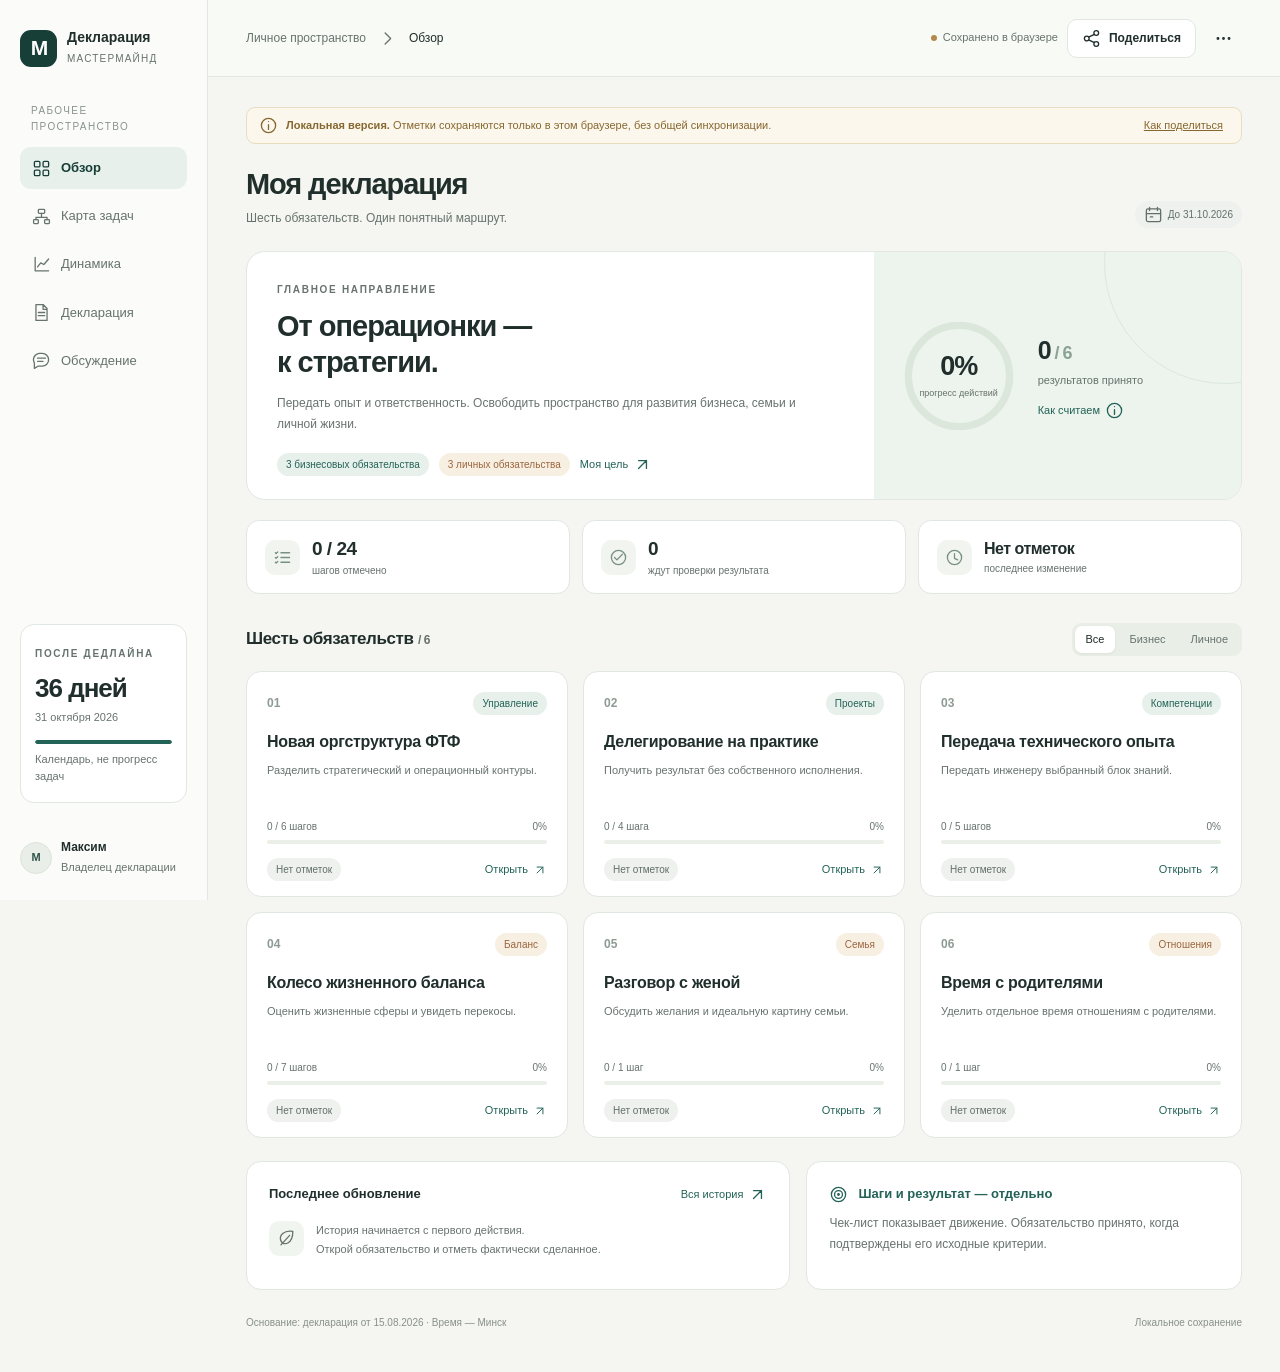
==== declaration-local.html @ 1d225898 "Publish declaration dashboard source and GitHub Pages build" ====
<!doctype html>
<html lang="ru">
<head>
  <meta charset="utf-8">
  <meta name="viewport" content="width=device-width,initial-scale=1">
  <meta name="color-scheme" content="light">
  <meta name="robots" content="noindex,nofollow,noarchive">
  <meta name="theme-color" content="#f5f6f2">
  <title>Декларация · локальная версия</title>
  <link rel="icon" href="data:image/svg+xml,%3Csvg xmlns='http://www.w3.org/2000/svg' viewBox='0 0 64 64'%3E%3Crect width='64' height='64' rx='18' fill='%231c4e45'/%3E%3Cpath d='M16 43V21l16 16 16-16v22' fill='none' stroke='%23fff' stroke-width='5' stroke-linejoin='round'/%3E%3C/svg%3E">
  <style>
:root{--bg:#f5f6f2;--paper:#fff;--ink:#202e2c;--muted:#67736e;--line:#e1e7e1;--green:#236357;--green-dark:#173f38;--mint:#e8f0eb;--warm:#9b663e;--sand:#f8efe3;--red:#ad4540;--shadow:0 14px 46px #1a342018;--radius:19px;--font:Inter,-apple-system,BlinkMacSystemFont,"Segoe UI",Arial,sans-serif}
*{box-sizing:border-box}html{scroll-behavior:smooth}body{margin:0;background:var(--bg);color:var(--ink);font-family:var(--font);font-size:14px;line-height:1.55;-webkit-font-smoothing:antialiased}button,input,textarea,select{font:inherit}button,a,input,textarea,select{-webkit-tap-highlight-color:transparent}button{cursor:pointer}button:disabled,input:disabled{cursor:default}a{color:var(--green)}button:focus-visible,a:focus-visible,input:focus-visible,textarea:focus-visible,summary:focus-visible{outline:3px solid #5a9f8e;outline-offset:3px}input,textarea,select{max-width:100%}h1,h2,h3,p{margin:0}button{color:inherit}button svg{flex:none}svg{display:block}a{text-underline-offset:3px}[hidden]{display:none!important}.skip{position:fixed;top:-60px;left:16px;background:var(--green);color:white;padding:10px;z-index:200}.skip:focus{top:10px}.muted{color:var(--muted)}.eyebrow{font-size:10px;font-weight:700;letter-spacing:1.7px;text-transform:uppercase;color:var(--muted)}.small{font-size:12px}.tiny{font-size:11px}.mono{font-variant-numeric:tabular-nums}.row{display:flex;align-items:center;gap:10px}.between{justify-content:space-between}.wrap{flex-wrap:wrap}.spacer{flex:1}.grow{flex:1;min-width:0}.icon{width:19px;height:19px;stroke:currentColor;stroke-width:1.65;fill:none;stroke-linecap:round;stroke-linejoin:round}.brand-mark{display:grid;place-items:center;width:37px;height:37px;background:var(--green-dark);color:white;font-size:21px;font-weight:650;border-radius:11px;letter-spacing:-2px}.shell{display:grid;grid-template-columns:208px minmax(0,1fr);min-height:100vh}.sidebar{height:100dvh;position:sticky;top:0;padding:29px 20px 22px;background:#fbfcf9;border-right:1px solid var(--line);display:flex;flex-direction:column;gap:35px}.brand{display:flex;align-items:center;gap:10px}.brand strong{display:block;font-size:14px;line-height:1.25}.brand span:not(.brand-mark){font-size:10px;color:var(--muted);letter-spacing:1.2px}.nav{display:flex;flex-direction:column;gap:6px}.nav button{display:flex;align-items:center;gap:10px;width:100%;padding:11px 12px;border:0;border-radius:11px;background:transparent;color:var(--muted);text-align:left;font-size:13px}.nav button:hover{background:#edf2ed}.nav button.active{color:var(--green-dark);background:var(--mint);font-weight:650}.sidebar-label{margin:0 11px 13px;font-size:10px;letter-spacing:1.4px;color:#89928c}.side-note{margin-top:auto;padding:17px 14px;border:1px solid var(--line);border-radius:14px;background:white}.side-note .countdown{font-size:26px;font-weight:600;line-height:1.25;margin:8px 0 4px;letter-spacing:-1px}.side-person{display:flex;align-items:center;gap:9px}.avatar{height:32px;width:32px;flex:none;background:#e9eee8;border:1px solid #dce4d9;color:#31534a;display:grid;place-items:center;font-size:11px;font-weight:650;border-radius:50%}.side-person .name{font-size:12px;font-weight:600}.content{min-width:0}.topbar{min-height:77px;display:flex;align-items:center;justify-content:space-between;gap:16px;padding:18px 38px;border-bottom:1px solid var(--line);background:#fbfcf97d}.crumb{font-size:12px;display:flex;gap:12px;align-items:center;color:var(--muted)}.crumb strong{font-weight:500;color:var(--ink)}.top-actions{display:flex;align-items:center;gap:9px}.btn{border:1px solid var(--line);border-radius:10px;padding:9px 14px;background:white;font-size:12px;font-weight:600;display:inline-flex;justify-content:center;align-items:center;gap:8px;line-height:1.5;transition:background .15s,transform .15s;min-height:38px;text-decoration:none}.btn:hover{background:#f0f5ef;border-color:#cbd9cf}.btn:active{transform:translateY(1px)}.btn.primary{background:var(--green);border-color:var(--green);color:white}.btn.primary:hover{background:var(--green-dark)}.btn.quiet{background:transparent;border-color:transparent;color:var(--muted)}.btn.danger{color:var(--red)}.btn:disabled{opacity:.55}.icon-btn{display:grid;place-items:center;padding:8px;min-height:36px;min-width:36px;border:1px solid transparent;border-radius:10px;background:transparent}.icon-btn:hover{background:var(--mint)}.status-save{display:flex;align-items:center;gap:6px;font-size:11px;color:var(--muted);white-space:nowrap}.dot{width:6px;height:6px;border-radius:50%;background:#6e9f79;display:inline-block;flex:none}.dot.local{background:#b3884a}.dot.error{background:var(--red)}main{padding:30px 38px 42px;max-width:1590px;margin:auto}.local-banner{display:flex;align-items:center;gap:8px;border:1px solid #e9dcbf;background:#fcf7ec;color:#86672f;border-radius:9px;padding:8px 12px;margin-bottom:23px;font-size:11px}.local-banner button{border:0;background:transparent;text-decoration:underline;color:inherit;margin-left:auto;font-size:11px;white-space:nowrap}.page-heading{display:flex;justify-content:space-between;align-items:flex-end;gap:16px;margin-bottom:23px}.page-heading h1{font-size:29px;letter-spacing:-1.1px;font-weight:600;line-height:1.22}.page-heading p{color:var(--muted);font-size:12px;margin-top:7px}.tag{display:inline-flex;align-items:center;gap:5px;border-radius:20px;padding:4px 9px;background:#eef1ed;color:#637069;font-size:10px;font-weight:500;white-space:nowrap;line-height:1.5}.tag.business{background:var(--mint);color:var(--green)}.tag.personal{background:var(--sand);color:var(--warm)}.tag.accepted{background:#e4f2e8;color:#246741}.tag.review{background:#fff1d9;color:#8c621d}.tag.active{background:#e8f0ee;color:#386c5d}.hero{display:grid;grid-template-columns:minmax(0,1.45fr) minmax(260px,.85fr);overflow:hidden;border:1px solid var(--line);border-radius:var(--radius);background:white;margin-bottom:20px}.hero-copy{padding:26px 30px 23px}.hero-copy h2{font-size:29px;font-weight:550;line-height:1.25;letter-spacing:-1px;margin:8px 0 13px}.hero-copy>p{color:var(--muted);font-size:12px;max-width:540px;line-height:1.7}.hero-copy .hero-foot{display:flex;gap:10px;align-items:center;flex-wrap:wrap;margin-top:19px}.hero-progress{padding:23px 26px;background:#edf3ed;display:flex;gap:20px;align-items:center;position:relative}.hero-progress:after{content:"";position:absolute;width:240px;height:240px;border:1px solid #dbe8dc;border-radius:50%;top:-110px;right:-105px;pointer-events:none}.ring{position:relative;flex:none;width:118px;height:118px}.ring svg{width:100%;height:100%;transform:rotate(-90deg)}.ring .track{fill:none;stroke:#dce7dc;stroke-width:7}.ring .meter{fill:none;stroke:var(--green);stroke-width:7;stroke-linecap:round;transition:stroke-dashoffset .55s ease}.ring-label{position:absolute;inset:0;display:flex;align-items:center;justify-content:center;flex-direction:column}.ring-label strong{font-size:27px;font-weight:600;line-height:1.2;letter-spacing:-1.2px}.ring-label span{font-size:9px;color:var(--muted);margin-top:4px}.progress-detail strong{font-size:25px;font-weight:550;letter-spacing:-1px}.progress-detail p{font-size:11px;color:var(--muted);margin-top:2px}.stats-line{display:grid;grid-template-columns:repeat(3,1fr);gap:12px;margin-bottom:29px}.stat{background:white;border:1px solid var(--line);border-radius:13px;padding:15px 18px;display:flex;align-items:center;gap:12px}.stat-icon{width:35px;height:35px;border-radius:10px;background:#f2f4ef;display:grid;place-items:center;color:#789083;flex:none}.stat strong{font-size:19px;font-weight:550;letter-spacing:-.5px;line-height:1.4}.stat p{font-size:10px;color:var(--muted)}.section-heading{display:flex;justify-content:space-between;align-items:center;gap:12px;margin:0 0 15px}.section-heading h2{font-size:17px;font-weight:600;letter-spacing:-.4px}.filters{display:flex;gap:3px;align-items:center;padding:3px;background:#e9eee7;border-radius:9px}.filters button{border:0;border-radius:7px;background:transparent;padding:5px 11px;font-size:11px;white-space:nowrap;color:var(--muted)}.filters button.active{background:white;color:var(--ink);box-shadow:0 1px 3px #23352210}.goals-grid{display:grid;grid-template-columns:repeat(3,minmax(0,1fr));gap:15px}.goal-card{display:flex;flex-direction:column;min-width:0;min-height:226px;background:white;border:1px solid var(--line);border-radius:15px;padding:20px 20px 15px;transition:transform .18s,box-shadow .18s,border-color .18s}.goal-card:hover{border-color:#b9cdc0;box-shadow:0 7px 22px #193b2210;transform:translateY(-2px)}.goal-number{font-size:12px;font-weight:600;color:#8e9b93}.goal-top{display:flex;align-items:center;justify-content:space-between;margin-bottom:16px}.goal-card h3{font-size:16px;line-height:1.35;letter-spacing:-.25px;font-weight:600;margin-bottom:8px}.goal-card p{font-size:11px;line-height:1.65;color:var(--muted);margin-bottom:20px;min-height:36px}.card-meter{margin-top:auto}.meter-caption{display:flex;justify-content:space-between;font-size:10px;color:var(--muted);margin-bottom:6px}.bar{height:4px;border-radius:8px;background:#eaf0e8;overflow:hidden}.bar>span{height:100%;display:block;border-radius:8px;background:var(--green);transition:width .45s}.goal-card.personal .bar>span{background:#b08155}.card-bottom{display:flex;align-items:center;justify-content:space-between;margin-top:14px;gap:8px}.card-open{background:transparent;border:0;color:var(--green);font-size:11px;display:flex;align-items:center;gap:5px;padding:3px 0}.card-open .icon{width:14px;height:14px}.lower-grid{display:grid;grid-template-columns:1.25fr 1fr;gap:16px;margin-top:23px}.panel{background:white;border:1px solid var(--line);border-radius:15px;padding:22px}.panel h3{font-size:13px;font-weight:600;margin-bottom:12px}.panel p{font-size:12px;color:var(--muted);line-height:1.7}.empty-inline{display:flex;align-items:flex-start;gap:12px;color:var(--muted);padding:8px 0}.empty-icon{display:grid;place-items:center;flex:none;width:35px;height:35px;border-radius:10px;background:#f1f5ef}.empty-inline p{font-size:11px}.footer-note{display:flex;justify-content:space-between;gap:18px;margin-top:25px;font-size:10px;color:#879189}.link-button{background:none;border:none;padding:0;color:var(--green);font-size:11px;display:inline-flex;align-items:center;gap:5px}.view-panel{animation:appear .2s ease} .empty-state{text-align:center;max-width:490px;margin:40px auto;padding:24px}.empty-state .empty-icon{margin:0 auto 16px;width:46px;height:46px}.empty-state h3{font-size:17px;font-weight:550;margin-bottom:8px}.empty-state p{font-size:12px;color:var(--muted)}.empty-state .btn{margin-top:20px}.badge-legend{display:flex;align-items:center;gap:16px;flex-wrap:wrap;font-size:11px;color:var(--muted);margin:20px 0 0}.badge-legend i{display:inline-block;height:8px;width:8px;border-radius:50%;margin-right:6px;background:var(--green)}.map-panel{padding:28px;background:#fbfcfa;border:1px solid var(--line);border-radius:20px}.map-root{background:var(--green-dark);border-radius:16px;color:#fff;text-align:center;padding:22px 25px;max-width:570px;margin:0 auto;position:relative;z-index:1}.map-root .eyebrow{color:#bed7ca;font-size:9px}.map-root h2{font-size:21px;letter-spacing:-.6px;font-weight:550;line-height:1.4;margin-top:7px}.map-root p{color:#c5d8cf;font-size:11px;margin-top:9px}.tree-columns{display:grid;grid-template-columns:1fr 1fr;gap:35px;position:relative;padding-top:46px}.tree-columns:before{content:"";position:absolute;top:0;left:50%;height:24px;border-left:1px solid #c7d7ca}.tree-columns:after{content:"";position:absolute;top:23px;left:25%;right:25%;border-top:1px solid #c7d7ca}.tree-branch{position:relative}.tree-branch:before{content:"";position:absolute;height:24px;top:-23px;left:50%;border-left:1px solid #c7d7ca}.branch-heading{display:flex;align-items:center;justify-content:space-between;border:1px solid #d2e0d4;background:#eaf2e9;border-radius:11px;padding:14px 18px;margin-bottom:15px;font-size:13px;font-weight:600}.branch-heading.personal{background:#f8efe5;border-color:#e9dcc8;color:#88613f}.map-node{background:white;display:flex;align-items:center;gap:13px;border:1px solid var(--line);border-radius:12px;padding:16px;text-align:left;width:100%;margin-bottom:12px;transition:transform .15s}.map-node:hover{transform:translateX(3px);border-color:#9fbcac}.map-node strong{display:block;font-size:12px;font-weight:600}.map-node small{display:block;color:var(--muted);font-size:10px;margin-top:4px}.node-progress{font-size:18px;letter-spacing:-.6px;flex:none;font-variant-numeric:tabular-nums;color:var(--green);width:47px;text-align:right}.chart-panel{padding:24px}.chart-svg{width:100%;height:auto;margin-top:20px;overflow:visible}.chart-svg text{fill:var(--muted);font-size:11px;font-family:var(--font)}.chart-empty{height:225px;display:flex;align-items:center;justify-content:center;text-align:center;border-radius:12px;margin-top:18px;background:repeating-linear-gradient(to top,#f6f8f4 0,#f6f8f4 1px,transparent 1px,transparent 48px)}.chart-empty p{max-width:360px;font-size:12px;color:var(--muted)}.timeline{list-style:none;padding:0;margin:16px 0 0}.timeline li{padding:0 0 22px 24px;margin-left:5px;border-left:1px solid #dbe5db;position:relative}.timeline li:before{content:"";position:absolute;left:-4px;top:6px;width:7px;height:7px;border-radius:50%;background:#699e7a;border:2px solid white;box-sizing:content-box}.timeline li:last-child{border:0;padding-bottom:0}.timeline time{font-size:10px;color:var(--muted)}.timeline p{font-size:12px;margin:4px 0;color:var(--ink)}.timeline small{font-size:10px;color:var(--muted)}.document{max-width:840px;margin:0 auto;background:white;border:1px solid var(--line);border-radius:17px;padding:37px 42px}.document h2{font-size:28px;letter-spacing:-.9px;margin:8px 0 19px}.document h3{font-size:15px;margin:27px 0 11px}.document p,.document li{font-size:13px;line-height:1.8}.document ol{padding-left:22px}.document li{padding-left:4px;margin:10px 0}.doc-line{border-top:1px solid var(--line);margin-top:25px;padding-top:20px;display:grid;grid-template-columns:1fr 1fr;gap:22px}.doc-line strong{display:block;font-size:14px;margin-top:4px}.document .source{font-size:10px;color:var(--muted);border-top:1px solid var(--line);padding-top:15px;margin-top:27px}.comment-composer{background:#f5f8f3;border:1px solid var(--line);padding:17px;border-radius:12px}.comment-composer textarea{margin:0 0 10px;min-height:83px}.comments{display:flex;flex-direction:column;gap:16px;margin-top:22px}.comment{display:flex;gap:11px}.comment .avatar{width:28px;height:28px;font-size:10px}.comment .meta{display:flex;flex-wrap:wrap;gap:8px;align-items:center;font-size:11px}.comment .meta strong{font-weight:600}.comment .meta time{font-size:10px;color:var(--muted)}.comment p{white-space:pre-wrap;font-size:12px;margin-top:5px;color:var(--ink);overflow-wrap:anywhere}.comment .topic{display:block;margin-top:5px;font-size:10px;color:var(--green)}.discussion-layout{display:grid;grid-template-columns:minmax(0,1fr) 260px;gap:18px}.discussion-side p{font-size:12px;margin-bottom:16px}.backdrop{position:fixed;inset:0;background:#18302855;backdrop-filter:blur(3px);z-index:50;animation:appear .15s ease}.drawer{position:fixed;right:0;top:0;bottom:0;width:560px;max-width:100%;background:#fff;box-shadow:-20px 0 60px #192e2122;z-index:51;display:flex;flex-direction:column;animation:slide .2s ease}.drawer-head{padding:24px 25px 0;background:white;flex:none}.drawer-head h2{font-size:23px;letter-spacing:-.75px;font-weight:600;margin:15px 0 9px;line-height:1.3}.drawer-head>p{color:var(--muted);font-size:12px;line-height:1.7}.drawer-tabs{display:flex;border-bottom:1px solid var(--line);margin-top:17px;gap:22px}.drawer-tabs button{border:0;border-bottom:2px solid transparent;background:transparent;padding:10px 0;color:var(--muted);font-size:12px}.drawer-tabs button.active{color:var(--green);border-bottom-color:var(--green);font-weight:600}.drawer-body{padding:22px 25px 30px;overflow:auto;flex:1;min-height:0;overscroll-behavior:contain}.drawer-foot{padding:12px 25px;border-top:1px solid var(--line);font-size:10px;display:flex;align-items:center;justify-content:space-between;gap:10px;background:#fafcf8}.source-details{background:#f5f7f2;border-radius:10px;padding:12px 14px;margin-bottom:20px}.source-details summary{font-size:11px;font-weight:600;color:var(--muted);cursor:pointer}.source-details p{font-size:12px;color:var(--muted);margin-top:9px;line-height:1.7}.subsection-label{font-size:11px;font-weight:600;margin:15px 0 12px;display:flex;align-items:center;justify-content:space-between}.check-list{list-style:none;margin:0;padding:0}.check-row{display:flex;gap:11px;align-items:flex-start;padding:14px 0;border-bottom:1px solid #edf0eb}.check-row:last-child{border-bottom:0}.check-row input[type=checkbox]{width:19px;height:19px;margin:2px 0 0;accent-color:var(--green);flex:none;cursor:pointer}.check-content{flex:1;min-width:0}.check-content label{font-size:12px;line-height:1.65;display:block;cursor:pointer}.check-row.done .check-content label{color:#708279}.check-row.done .check-content .step-label{text-decoration:line-through;text-decoration-color:#bccfc1}.date-control{display:flex;align-items:center;gap:7px;margin-top:9px}.date-control input{padding:2px 5px;font-size:10px;border:1px solid #e1e7de;border-radius:5px;color:#647568;background:#fafcf8;width:124px;height:24px}.date-control .overdue{color:var(--red)}.date-control small{font-size:9px;color:var(--muted)}.criterion-box{padding:14px 16px;border:1px solid #d4e4d7;background:#f7faf5;border-radius:12px;margin-bottom:20px}.criterion-box .check-row{border-color:#e1e9dd}.criterion-box .check-content label{font-size:12px}.notice{border:1px solid #e1e7dd;background:#f5f8f2;border-radius:10px;padding:12px 14px;font-size:11px;color:#65725f;line-height:1.7;margin-bottom:16px}.notice.warning{background:#fcf5e8;border-color:#eddfc3;color:#8b6a3d}.notice.success{background:#edf7ee;border-color:#d2e6d6;color:#3f7650}.field{margin-bottom:16px}.field label{font-size:11px;font-weight:600;display:block;margin-bottom:6px}.field small{display:block;font-size:10px;color:var(--muted);margin-top:6px}input[type=text],input[type=password],input[type=url],textarea,select{width:100%;border:1px solid #d7e1d6;border-radius:9px;padding:10px 12px;background:#fff;color:var(--ink);font-size:12px}textarea{resize:vertical;min-height:104px;line-height:1.7}input::placeholder,textarea::placeholder{color:#a0aaa2}.modal{position:fixed;z-index:52;top:50%;left:50%;transform:translate(-50%,-50%);max-height:90dvh;width:520px;max-width:calc(100% - 30px);overflow:auto;background:white;border-radius:20px;padding:28px;box-shadow:var(--shadow);animation:appear .15s ease}.modal.wide{width:790px}.modal-head{display:flex;justify-content:space-between;align-items:center;gap:15px;margin-bottom:15px}.modal-head h2{font-size:21px;letter-spacing:-.5px;font-weight:600}.modal>p{font-size:12px;color:var(--muted);line-height:1.8;margin-bottom:20px}.modal-actions{display:flex;flex-wrap:wrap;justify-content:flex-end;gap:8px;margin-top:20px}.member-row{display:flex;align-items:center;justify-content:space-between;padding:10px 0;border-bottom:1px solid var(--line);gap:10px;font-size:12px}.member-row small{font-size:10px;color:var(--muted);display:block}.invite-result{padding:13px;border:1px dashed #b5cdb9;border-radius:10px;background:#f2f8ef;overflow-wrap:anywhere;font-size:11px;margin:12px 0}.wheel-layout{display:grid;grid-template-columns:1fr 1fr;gap:20px}.radar{width:100%;height:auto;max-width:350px;margin:auto}.radar text{font-family:var(--font);font-size:10px;fill:var(--muted)}.wheel-field{display:grid;grid-template-columns:1fr 56px;gap:12px;align-items:center;margin:10px 0}.wheel-field label{font-size:12px}.wheel-field input{width:56px;border:1px solid #d7e1d6;border-radius:7px;padding:6px;text-align:center;font-size:12px;background:#fafcf8}.wheel-scale{font-size:10px;color:var(--muted);margin-top:11px}.loading{display:flex;align-items:center;justify-content:center;gap:15px;min-height:70vh;color:var(--muted)}.loading p{font-size:13px}.auth-wrap{min-height:100dvh;display:grid;grid-template-columns:1.05fr 1fr}.auth-story{padding:60px max(40px,8vw);background:var(--green-dark);color:#fff;display:flex;flex-direction:column;justify-content:center;position:relative;overflow:hidden}.auth-story .eyebrow{color:#a7c7b8}.auth-story h1{font-size:44px;line-height:1.16;letter-spacing:-1.7px;font-weight:550;margin:24px 0}.auth-story>p{max-width:430px;font-size:14px;color:#c6d9cb;line-height:1.85}.auth-story .brand-mark{background:#ffffff14;border:1px solid #ffffff25;width:44px;height:44px}.auth-story:after{content:"";position:absolute;bottom:-300px;right:-200px;width:650px;height:650px;border:1px solid #ffffff13;border-radius:50%;pointer-events:none}.auth-card{padding:50px 45px;display:flex;align-items:center;justify-content:center}.auth-card form{width:100%;max-width:340px}.auth-card h2{font-size:25px;letter-spacing:-.8px;margin-bottom:8px;font-weight:600}.auth-card p{font-size:12px;color:var(--muted);margin-bottom:25px}.auth-card .btn{width:100%;margin-top:6px}.error-msg{color:var(--red);font-size:12px;padding:10px 0;min-height:18px}.auth-note{font-size:10px!important;margin-top:19px!important}.toast{position:fixed;bottom:25px;left:50%;transform:translate(-50%,20px);background:#203e34;color:#fff;padding:11px 18px;border-radius:11px;font-size:12px;opacity:0;pointer-events:none;z-index:100;max-width:min(620px,90vw);box-shadow:var(--shadow);transition:opacity .2s,transform .2s}.toast.visible{opacity:1;transform:translate(-50%,0)}.toast.error{background:#7f3936}.menu-grid{display:grid;gap:8px}.menu-grid .btn{justify-content:flex-start}.inline-divider{height:1px;background:var(--line);margin:20px 0}.report-text{min-height:310px;font-size:11px;white-space:pre-wrap}.privacy-label{display:flex;align-items:center;gap:6px;font-size:10px;color:var(--muted);margin:13px 0}.privacy-label .icon{width:14px;height:14px}.legal-method{font-size:11px;color:var(--muted);line-height:1.8}.active-pill{height:6px;width:6px;background:var(--green);border-radius:50%;display:inline-block}.pulse-once{animation:pulse .5s ease}.access-empty{margin-top:15px;padding:15px;text-align:center;font-size:12px;color:var(--muted);background:#f5f8f2;border-radius:10px}@keyframes appear{from{opacity:0}to{opacity:1}}@keyframes slide{from{transform:translateX(25px);opacity:0}to{transform:translateX(0);opacity:1}}@keyframes pulse{50%{box-shadow:0 0 0 7px #23635716}}
@media(min-width:1600px){main{padding:38px 50px}.topbar{padding-left:50px;padding-right:50px}.goal-card{min-height:249px}.goal-card h3{font-size:18px}.goal-card p{font-size:12px}}
@media(max-width:1200px){.shell{grid-template-columns:180px minmax(0,1fr)}.sidebar{padding:26px 13px}.topbar{padding:17px 24px}main{padding:25px 24px}.hero-progress{padding:22px 18px;gap:12px}.ring{width:102px;height:102px}.hero-copy{padding:24px}.hero-copy h2{font-size:26px}.goal-card{padding:17px 16px 13px}.status-save{font-size:10px}.crumb{font-size:11px}.hero{grid-template-columns:1.35fr .9fr}.goals-grid{gap:12px}.card-bottom .tag{font-size:9px;padding:3px 6px}}
@media(max-width:1020px){.status-save{display:none}.hero{grid-template-columns:1fr}.hero-progress{border-top:1px solid #e1eadd;justify-content:space-between;padding:15px 25px}.hero-progress .ring{width:86px;height:86px}.ring-label strong{font-size:23px}.hero-progress .progress-detail{margin-right:auto}.hero-copy h2 br{display:none}.goals-grid{grid-template-columns:repeat(2,minmax(0,1fr))}.stat{padding:12px;gap:8px}.stat strong{font-size:16px}.stat-icon{width:28px;height:28px}.lower-grid{grid-template-columns:1fr}.discussion-layout{grid-template-columns:1fr}.discussion-side{display:none}.tree-columns{gap:20px}.map-panel{padding:22px}.document{padding:30px}}
@media(max-width:720px){body{font-size:13px}.shell{display:block}.sidebar{height:auto;position:sticky;top:0;z-index:20;display:block;padding:0;background:#fbfcf9;border-right:0;border-bottom:1px solid var(--line)}.sidebar .brand,.sidebar-label,.side-note,.side-person{display:none}.nav{flex-direction:row;padding:6px 10px;justify-content:space-between;overflow:auto;gap:1px}.nav button{width:auto;flex:1;flex-direction:column;gap:3px;padding:8px 6px;font-size:9px;border-radius:8px;white-space:nowrap}.nav button .icon{height:18px;width:18px}.topbar{padding:12px 17px;min-height:62px}.crumb span,.crumb .icon{display:none}.crumb strong{font-size:11px}.btn{font-size:11px;padding:8px 11px;min-height:36px}.top-actions{gap:5px}.icon-btn{padding:5px}.top-actions .btn .icon{width:15px;height:15px}main{padding:19px 17px 32px}.local-banner{font-size:10px;padding:8px 10px;line-height:1.55;align-items:flex-start;margin-bottom:20px}.local-banner .icon{width:14px;height:14px;margin-top:2px}.local-banner button{display:none}.page-heading{margin-bottom:18px}.page-heading h1{font-size:25px}.page-heading p{font-size:11px}.page-heading>.tag{display:none}.hero{border-radius:15px;margin-bottom:13px}.hero-copy{padding:20px}.hero-copy h2{font-size:27px;margin-top:8px}.hero-copy>p{font-size:11px}.hero-foot{margin-top:14px!important}.hero-progress{padding:14px 20px}.stats-line{gap:7px;margin-bottom:22px}.stat{padding:12px 9px;display:block}.stat-icon{display:none}.stat strong{font-size:15px;letter-spacing:-.4px}.stat p{font-size:9px;margin-top:2px}.section-heading{align-items:flex-start;flex-direction:column;gap:12px}.section-heading h2{font-size:16px}.filters{align-self:stretch;display:flex}.filters button{flex:1}.goals-grid{gap:11px}.goal-card{min-height:240px;padding:14px 13px 12px}.goal-top{margin-bottom:13px}.goal-card h3{font-size:14px}.goal-card p{font-size:10px;margin-bottom:17px}.goal-card .tag{font-size:9px;padding:3px 6px}.goal-number{font-size:11px}.card-bottom{align-items:flex-start;gap:6px;flex-direction:column;margin-top:10px}.card-open{font-size:10px}.meter-caption{font-size:9px}.panel{padding:18px}.lower-grid{margin-top:17px;gap:12px}.footer-note{flex-direction:column;gap:6px;font-size:9px;margin-top:19px}.drawer{width:100%}.drawer-head{padding:20px 20px 0}.drawer-head h2{font-size:23px}.drawer-body{padding:18px 20px 25px}.drawer-foot{padding:12px 20px}.drawer-tabs{margin-top:12px}.tree-columns{gap:13px}.map-panel{padding:16px 12px}.map-root{padding:20px 15px}.map-root h2{font-size:18px}.map-node{padding:12px 10px;gap:7px;align-items:flex-start}.map-node strong{font-size:11px}.map-node small{font-size:9px}.map-node>.goal-number{display:none}.node-progress{font-size:14px;width:33px}.branch-heading{font-size:11px;padding:11px 10px;flex-wrap:wrap;gap:3px}.branch-heading span:last-child{font-size:10px}.document{padding:25px 20px}.document h2{font-size:25px}.document p,.document li{font-size:12px}.document .doc-line{grid-template-columns:1fr;gap:15px}.modal{padding:23px 20px;max-width:calc(100% - 24px);max-height:93dvh}.modal-head h2{font-size:20px}.wheel-layout{grid-template-columns:1fr}.radar{max-width:260px}.wheel-field{margin:8px 0}.wheel-layout{gap:4px}.auth-wrap{display:block}.auth-story{padding:30px 25px}.auth-story h1{font-size:30px;margin:15px 0}.auth-story>p{display:none}.auth-story .brand-mark{height:34px;width:34px}.auth-card{padding:30px 25px}.chart-panel{padding:19px 14px}.chart-svg text{font-size:12px}.chart-empty{height:170px}.toast{bottom:18px;font-size:11px}.comment-composer{padding:13px}.section-heading .btn{align-self:flex-end}.badge-legend{font-size:10px;gap:10px}}
@media(max-width:365px){.goals-grid{grid-template-columns:1fr}.goal-card{min-height:220px}.tree-columns{grid-template-columns:1fr;padding-top:20px}.tree-columns:before,.tree-columns:after,.tree-branch:before{display:none}.card-bottom{flex-direction:row}.hero-copy h2{font-size:24px}.topbar .crumb{display:none}.topbar{justify-content:flex-end}}
@media(prefers-reduced-motion:reduce){*,*:before,*:after{animation:none!important;transition:none!important;scroll-behavior:auto!important}}
@media print{body{background:white}.sidebar,.topbar,.local-banner,.page-heading,.footer-note,#overlay,#toast,.skip,.print-hide{display:none!important}.shell{display:block}main{padding:0;max-width:none}.document{border:0;border-radius:0;max-width:none;padding:0;font-size:11px}.document h2{font-size:20px}.document p,.document li{font-size:11px;line-height:1.5}.document h3{margin-top:16px}.document li{margin:6px 0}.document .source{margin-top:15px}.doc-line{margin-top:15px;padding-top:12px}h3{break-after:avoid}li{break-inside:avoid}@page{size:A4;margin:18mm}}

</style>
</head>
<body>
  <a class="skip" href="#main">К содержанию</a>
  <div id="app"><div class="loading"><span class="brand-mark">М</span><p>Открываем декларацию…</p></div></div>
  <div id="overlay"></div>
  <div id="toast" class="toast" role="status" aria-live="polite"></div>
  <noscript>Для чек-листов и сохранения прогресса необходимо включить JavaScript.</noscript>
  <script>
window.LOCAL_DECLARATION={"id":"maksim-declaration-2026-10-31","title":"Декларация","author":"Костенко Максим Евгеньевич","signedAt":"2026-08-15","deadline":"2026-10-31","timezone":"Europe/Minsk","price":"1 000 у. е.","reward":"Крутой исинский чайник","purpose":"Увидеть последствия своих решений, восстановить баланс между работой и личной жизнью, уделять больше внимания семье и здоровью и подготовить переход от постоянной операционной работы к стратегии и развитию ФТФ и развитию нового бизнеса.","source":"Подписанная декларация от 15.08.2026, предоставленная владельцем. Изображение подписи не публикуется.","method":"Прогресс действий — среднее долей выполненных шагов шести обязательств. Все обязательства равнозначны. Приёмка результата считается отдельно по исходным критериям. Чек-листы — рабочая декомпозиция, а не новые обязательства.","wheelAreas":[{"id":"work","label":"Работа"},{"id":"family","label":"Семья"},{"id":"health","label":"Здоровье"},{"id":"growth","label":"Личное развитие"},{"id":"rest","label":"Отдых"},{"id":"finance","label":"Финансы"}],"goals":[{"id":"g1","number":1,"title":"Новая оргструктура ФТФ","area":"business","function":"Управление","objective":"Разделить стратегический и операционный контуры.","statement":"Разработать новую оргструктуру ФТФ: изучить структуры сопоставимых компаний, разделить стратегический и операционный контуры, определить роли главного инженера и руководителей проектов. Обсудить проект с партнёрами.","steps":[{"id":"g1s1","text":"Изучить структуры сопоставимых компаний."},{"id":"g1s2","text":"Разделить стратегический и операционный контуры."},{"id":"g1s3","text":"Определить роли главного инженера и руководителей проектов."},{"id":"g1s4","text":"Подготовить схему оргструктуры и распределение ответственности."},{"id":"g1s5","text":"Обсудить проект с партнёрами."},{"id":"g1s6","text":"Зафиксировать решения и открытые вопросы."}],"criteria":[{"id":"g1c1","text":"Подготовлены схема оргструктуры и распределение ответственности."},{"id":"g1c2","text":"Проект обсуждён с партнёрами."},{"id":"g1c3","text":"Зафиксированы решения и открытые вопросы."}]},{"id":"g2","number":2,"title":"Делегирование на практике","area":"business","function":"Проекты","objective":"Получить результат без собственного исполнения.","statement":"Проверить делегирование на практике: передать сотруднику один технический этап проекта. Заранее определить критерии качества и контрольные точки, получить результат без моего непосредственного исполнения.","steps":[{"id":"g2s1","text":"Выбрать и передать сотруднику один технический этап проекта."},{"id":"g2s2","text":"Заранее определить критерии качества и контрольные точки."},{"id":"g2s3","text":"Получить выполненный сотрудником результат."},{"id":"g2s4","text":"Проверить результат по согласованным критериям."}],"criteria":[{"id":"g2c1","text":"Сотрудник выполнил один технический этап проекта."},{"id":"g2c2","text":"Результат проверен по согласованным критериям."},{"id":"g2c3","text":"Я не выполнял работу вместо сотрудника."}]},{"id":"g3","number":3,"title":"Передача технического опыта","area":"business","function":"Компетенции","objective":"Передать инженеру выбранный блок знаний.","statement":"Начать передачу технического опыта: выбрать инженера и один блок теплотехнических знаний. Подготовить план передачи опыта и рабочие материалы, провести обучение по выбранному блоку.","steps":[{"id":"g3s1","text":"Выбрать инженера."},{"id":"g3s2","text":"Выбрать один блок теплотехнических знаний."},{"id":"g3s3","text":"Подготовить план передачи опыта."},{"id":"g3s4","text":"Подготовить рабочие материалы."},{"id":"g3s5","text":"Провести обучение по выбранному блоку."}],"criteria":[{"id":"g3c1","text":"Выбран инженер."},{"id":"g3c2","text":"Подготовлены план передачи опыта и материалы."},{"id":"g3c3","text":"Проведено обучение по выбранному блоку."}]},{"id":"g4","number":4,"title":"Колесо жизненного баланса","area":"personal","function":"Баланс","objective":"Оценить жизненные сферы и увидеть перекосы.","statement":"Пройти упражнение «Колесо жизненного баланса»: оценить работу, семью, здоровье, личное развитие, отдых и финансы; определить основные перекосы.","steps":[{"id":"g4s1","text":"Оценить работу."},{"id":"g4s2","text":"Оценить семью."},{"id":"g4s3","text":"Оценить здоровье."},{"id":"g4s4","text":"Оценить личное развитие."},{"id":"g4s5","text":"Оценить отдых."},{"id":"g4s6","text":"Оценить финансы."},{"id":"g4s7","text":"Определить основные перекосы."}],"criteria":[{"id":"g4c1","text":"Заполнено «Колесо жизненного баланса» с оценками сфер."},{"id":"g4c2","text":"Отмечены основные перекосы."}]},{"id":"g5","number":5,"title":"Разговор с женой","area":"personal","function":"Семья","objective":"Обсудить желания и идеальную картину семьи.","statement":"Провести семейные разговоры: с женой обсудить, чего ей не хватает для счастья, её желания и идеальную картину нашей семьи.","steps":[{"id":"g5s1","text":"Обсудить с женой, чего ей не хватает для счастья, её желания и идеальную картину нашей семьи."}],"criteria":[{"id":"g5c1","text":"Состоялся разговор с женой."}]},{"id":"g6","number":6,"title":"Время с родителями","area":"personal","function":"Отношения","objective":"Уделить отдельное время отношениям с родителями.","statement":"Провести время с родителями, без жены и дочери, уделив внимание отношениям.","steps":[{"id":"g6s1","text":"Провести отдельное время с родителями, без жены и дочери, уделив внимание отношениям."}],"criteria":[{"id":"g6c1","text":"Состоялась отдельная встреча с родителями."}]}]};
/* Shared, dependency-free presentation model. Dates use the declaration's Minsk time. */
(function (root) {
 'use strict';
 const esc = x => String(x == null ? '' : x).replace(/[&<>"']/g,c=>({'&':'&amp;','<':'&lt;','>':'&gt;','"':'&quot;',"'":'&#39;'}[c]));
 function initial(d) {
  return {goals:Object.fromEntries(d.goals.map(g=>[g.id,{steps:Object.fromEntries(g.steps.map(s=>[s.id,false])),criteria:Object.fromEntries(g.criteria.map(c=>[c.id,false])),dates:Object.fromEntries(g.steps.map(s=>[s.id,''])),proof:'',proofUrl:'',completedAt:null}])),wheel:{ratings:Object.fromEntries(d.wheelAreas.map(a=>[a.id,null])),reflection:''}};
 }
 function metrics(d,s) {
  const goals=d.goals.map(g=>{
   const v=s.goals[g.id];const done=g.steps.filter(x=>v.steps[x.id]).length;
   const accepted=g.criteria.filter(x=>v.criteria[x.id]).length;
   const percent=done/g.steps.length*100;
   const complete=accepted===g.criteria.length;
   return {id:g.id,done,total:g.steps.length,percent,accepted,complete,status:complete?'accepted':done===g.steps.length?'review':done||accepted?'active':'empty'};
  });
  return {goals,progress:goals.reduce((s,g)=>s+g.percent,0)/goals.length,completed:goals.filter(g=>g.complete).length,doneSteps:goals.reduce((s,g)=>s+g.done,0),totalSteps:goals.reduce((s,g)=>s+g.total,0)};
 }
 function today(value) { const d=value?new Date(value):new Date(); return new Date(d.getTime()+3*3600000).toISOString().slice(0,10); }
 function daysLeft(deadline,now) {return Math.round((Date.parse(deadline+'T00:00:00Z')-Date.parse(today(now)+'T00:00:00Z'))/86400000);}
 function safeUrl(s) {try {const u=new URL(s);return u.protocol==='https:'?u.href:'';}catch {return '';}}
 function wheelAverage(w) {const vals=Object.values(w?.ratings||{}).filter(v=>typeof v==='number'&&Number.isFinite(v));return vals.length?vals.reduce((a,b)=>a+b,0)/vals.length:null;}
 const api={initial,metrics,daysLeft,today,esc,safeUrl,wheelAverage};
 if(typeof module!=='undefined'&&module.exports) module.exports=api; else root.DeclarationCore=api;
})(typeof window!=='undefined'?window:globalThis);

</script>
  <script>
/* Interactive declaration UI. The hosted edition never trusts client-side roles. */
(async function () {
 'use strict';
 const C=window.DeclarationCore, E=C.esc;
 const LOCAL=Boolean(window.LOCAL_DECLARATION);
 const KEY='declaration:2026-10-31:v1';
 const $=s=>document.querySelector(s);
 const clone=o=>JSON.parse(JSON.stringify(o));
 const iconPaths={grid:'<rect x="3" y="3" width="7" height="7" rx="1.5"/><rect x="14" y="3" width="7" height="7" rx="1.5"/><rect x="3" y="14" width="7" height="7" rx="1.5"/><rect x="14" y="14" width="7" height="7" rx="1.5"/>',map:'<rect x="8" y="3" width="8" height="5" rx="1"/><path d="M12 8v5M5 13h14M5 13v3m14-3v3"/><rect x="2" y="16" width="6" height="5" rx="1"/><rect x="16" y="16" width="6" height="5" rx="1"/>',chart:'<path d="M4 3v17h17M7 15l4-5 4 2 6-7"/>',file:'<path d="M14 2H5v20h14V7zM14 2v6h5M8 12h8m-8 4h8"/>',chat:'<path d="M21 11a8 8 0 0 1-8 8H8l-5 3v-7a8 8 0 0 1 6-12h4a8 8 0 0 1 8 8Z"/><path d="M7 9h10M7 13h7"/>',arrow:'<path d="M7 17 17 7M7 7h10v10"/>',right:'<path d="m9 5 7 7-7 7"/>',share:'<circle cx="18" cy="5" r="3"/><circle cx="6" cy="12" r="3"/><circle cx="18" cy="19" r="3"/><path d="m9 10 6-3m-6 7 6 3"/>',dots:'<circle cx="5" cy="12" r="1"/><circle cx="12" cy="12" r="1"/><circle cx="19" cy="12" r="1"/>',calendar:'<rect x="3" y="5" width="18" height="16" rx="2"/><path d="M7 3v4m10-4v4M3 11h18m-13 4h3"/>',check:'<path d="m5 12 4 4L19 6"/>',circlecheck:'<circle cx="12" cy="12" r="9"/><path d="m7 12 3 3 7-7"/>',list:'<path d="m3 6 1 1 2-2m-3 7 1 1 2-2m-3 7 1 1 2-2M10 6h11m-11 6h11m-11 6h11"/>',lock:'<rect x="5" y="10" width="14" height="11" rx="2"/><path d="M8 10V7a4 4 0 0 1 8 0v3m-4 5v2"/>',close:'<path d="m6 6 12 12M6 18 18 6"/>',clock:'<circle cx="12" cy="12" r="9"/><path d="M12 7v6l4 2"/>',info:'<circle cx="12" cy="12" r="9"/><path d="M12 11v6m0-10h.01"/>',download:'<path d="M12 3v12m-5-5 5 5 5-5M4 15v6h16v-6"/>',upload:'<path d="M12 17V5m-5 5 5-5 5 5M4 17v4h16v-4"/>',copy:'<rect x="8" y="8" width="13" height="13" rx="2"/><path d="M16 8V3H3v13h5"/>',logout:'<path d="M9 3H3v18h6m4-9h8m-4-4 4 4-4 4"/>',print:'<path d="M6 8V3h12v5M6 17H3V8h18v9h-3M6 14h12v7H6z"/>',leaf:'<path d="M20 3C9 1 2 8 5 15c3 7 15 4 15-12ZM5 20 16 8"/>',target:'<circle cx="12" cy="12" r="9"/><circle cx="12" cy="12" r="5"/><circle cx="12" cy="12" r="1"/>',refresh:'<path d="M20 5v5h-5M4 19v-5h5M5 8a8 8 0 0 1 13-4l2 6M4 14l2 6a8 8 0 0 0 13-4"/>'};
 const icon=n=>`<svg class="icon" viewBox="0 0 24 24" aria-hidden="true">${iconPaths[n]||iconPaths.target}</svg>`;
 const navs=[['overview','grid','Обзор'],['map','map','Карта задач'],['dynamics','chart','Динамика'],['document','file','Декларация'],['discussion','chat','Обсуждение']];
 let B=null,D=null,csrf=null,view='overview',filter='all',drawer=null,modal=null,inviteToken=null;
 let saving=false,sync='saved',lastSync=null,storageError=false,dirty=false,returnFocus=null;
 const statusNames={empty:'Нет отметок',active:'В работе',review:'Проверить результат',accepted:'Результат принят'};
 const fmtDate=(value,withTime=false)=>value?new Intl.DateTimeFormat('ru-RU',{timeZone:'Europe/Minsk',day:'2-digit',month:'short',...(withTime?{hour:'2-digit',minute:'2-digit'}:{year:'numeric'})}).format(new Date(value.length===10?value+'T12:00:00+03:00':value)).replace(' г.',''):'—';
 const pct=n=>Math.round(n)+'%';
 const initials=s=>s.trim().split(/\s+/).slice(0,2).map(x=>x[0]).join('').toUpperCase();
 const plural=(n,a,b,c)=>{n=Math.abs(n)%100;return n>=11&&n<=14?c:n%10===1?a:n%10>=2&&n%10<=4?b:c;};
 const own=()=>B&&B.user.role==='owner';
 const stats=()=>C.metrics(D,B.state);
 const getGoal=id=>D.goals.find(g=>g.id===id);
 const goalStats=id=>stats().goals.find(g=>g.id===id);
 const btn=(text,action,ico='',classes='',extra='')=>`<button type="button" class="btn ${classes}" data-action="${action}" ${extra}>${ico?icon(ico):''}${text}</button>`;
 const ibtn=(ico,action,label,extra='')=>`<button type="button" class="icon-btn" data-action="${action}" aria-label="${E(label)}" title="${E(label)}" ${extra}>${icon(ico)}</button>`;
 function toast(text,error=false){const el=$('#toast');el.textContent=text;el.className='toast visible'+(error?' error':'');clearTimeout(toast.timer);toast.timer=setTimeout(()=>el.classList.remove('visible'),error?6500:3300);}
 function saveLabel(){return sync==='saving'?'Сохраняем…':sync==='error'?'Не сохранено':sync==='offline'?'Нет связи':LOCAL?'Сохранено в браузере':'Данные синхронизированы';}
 function saveStatus(){return `<span class="status-save" data-sync><i class="dot ${sync==='error'||sync==='offline'?'error':LOCAL?'local':''}"></i><span>${saveLabel()}</span></span>`;}
 function updateStatus(){document.querySelectorAll('[data-sync]').forEach(el=>{el.innerHTML=`<i class="dot ${sync==='error'||sync==='offline'?'error':LOCAL?'local':''}"></i><span>${saveLabel()}</span>`;});}
 async function api(path,method='GET',data){
  const controller=new AbortController();const timer=setTimeout(()=>controller.abort(),12000);
  try{
   const headers={};if(method!=='GET'){headers['Content-Type']='application/json';headers['X-Requested-With']='DeclarationDashboard';if(csrf)headers['X-CSRF-Token']=csrf;}
   const r=await fetch(path,{method,credentials:'same-origin',headers,body:data===undefined?undefined:JSON.stringify(data),signal:controller.signal,cache:'no-store'});
   const payload=await r.json().catch(()=>({detail:'Сервер вернул неожиданный ответ.'}));
   if(!r.ok){const e=new Error(typeof payload.detail==='string'?payload.detail:'Проверьте введённые данные.');e.status=r.status;throw e;}return payload;
  }catch(e){if(e.name==='AbortError')throw new Error('Нет ответа от сервера. Изменения не сохранены.');throw e;}finally{clearTimeout(timer);}
 }
 function validateImported(state){
  if(!state||!state.goals||!state.wheel)throw new Error('В файле нет совместимого состояния декларации.');
  const out=C.initial(D);
  if(Object.keys(state.goals).length!==6)throw new Error('Должно быть шесть обязательств.');
  for(const g of D.goals){
   const a=state.goals[g.id],b=out.goals[g.id];if(!a)throw new Error('В файле отсутствует обязательство.');
   for(const key of ['steps','criteria'])for(const k of Object.keys(b[key])){if(typeof a[key]?.[k]!=='boolean')throw new Error('Некорректные отметки в файле.');b[key][k]=a[key][k];}
   for(const k of Object.keys(b.dates)){const v=a.dates?.[k]||'';if(v&&(!/^\d{4}-\d{2}-\d{2}$/.test(v)||Number.isNaN(Date.parse(v+'T12:00:00Z'))||new Date(v+'T12:00:00Z').toISOString().slice(0,10)!==v))throw new Error('Некорректная дата.');b.dates[k]=v;}
   if(g.area==='business'){if(typeof a.proof!=='string'||a.proof.length>4000||typeof a.proofUrl!=='string'||a.proofUrl.length>2000)throw new Error('Некорректное подтверждение.');b.proof=a.proof;b.proofUrl=a.proofUrl;if(b.proofUrl&&!C.safeUrl(b.proofUrl))throw new Error('Поддерживаются только ссылки https://.');}
   b.completedAt=Object.values(b.criteria).every(Boolean)?(a.completedAt&&Number.isFinite(Date.parse(a.completedAt))?a.completedAt:new Date().toISOString()):null;
  }
  for(const a of D.wheelAreas){const v=state.wheel.ratings?.[a.id];if(v!==null&&!(typeof v==='number'&&Number.isFinite(v)&&v>=0&&v<=10))throw new Error('Оценки баланса должны быть от 0 до 10.');out.wheel.ratings[a.id]=v;}
  if(typeof state.wheel.reflection!=='string'||state.wheel.reflection.length>4000)throw new Error('Некорректная заметка колеса баланса.');out.wheel.reflection=state.wheel.reflection;
  return out;
 }
 function localDetails(a,b){
  const changes=[];
  for(const g of D.goals){for(const key of ['steps','criteria'])for(const item of g[key]){if(a.goals[g.id][key][item.id]!==b.goals[g.id][key][item.id])changes.push(`${key==='steps'?'Шаг':'Критерий'} ${b.goals[g.id][key][item.id]?'подтверждён':'отменён'}: ${g.title} · ${item.text}`);}
   if(JSON.stringify(a.goals[g.id].dates)!==JSON.stringify(b.goals[g.id].dates))changes.push('Обновлены сроки: '+g.title);
   if(a.goals[g.id].proof!==b.goals[g.id].proof||a.goals[g.id].proofUrl!==b.goals[g.id].proofUrl)changes.push('Обновлено подтверждение: '+g.title);
  }
  if(JSON.stringify(a.wheel)!==JSON.stringify(b.wheel))changes.push('Обновлена личная оценка баланса. Содержание закрыто для группы.');
  return changes;
 }
 async function changeState(mutator,message='Изменения сохранены'){
  if(!own()||saving)return false;
  const next=clone(B.state);mutator(next);
  if(JSON.stringify(next)===JSON.stringify(B.state)){dirty=false;toast('Новых изменений нет');return true;}
  saving=true;sync='saving';updateStatus();document.querySelectorAll('[data-state-check]').forEach(x=>x.disabled=true);
  try{
   if(LOCAL){
    if(storageError)throw new Error('Локальное хранилище недоступно. Экспортируйте данные перед закрытием.');
    const normalized=validateImported(next);
    for(const g of D.goals)normalized.goals[g.id].completedAt=Object.values(normalized.goals[g.id].criteria).every(Boolean)?B.state.goals[g.id].completedAt||new Date().toISOString():null;
    const timestamp=new Date().toISOString();const m=C.metrics(D,normalized);
    const result={...B,state:normalized,version:B.version+1,updatedAt:timestamp,history:[...B.history,{id:B.version+1,at:timestamp,actor:B.user.name,detail:localDetails(B.state,normalized),metrics:{progress:m.progress,completed:m.completed}}]};
    localStorage.setItem(KEY,JSON.stringify({state:result.state,version:result.version,updatedAt:result.updatedAt,history:result.history}));B=result;
   }else B=await api('/api/board','PUT',{version:B.version,state:next});
   sync='saved';dirty=false;lastSync=new Date();toast(message);render();return true;
  }catch(e){
   if(e.status===409){B=await api('/api/board').catch(()=>B);dirty=false;sync='saved';}
   else sync='error';
   toast(e.message||'Сохранение не выполнено.',true);render();return false;
  }finally{saving=false;updateStatus();if(drawer&&!modal&&!dirty)renderDrawer();}
 }
 function ring(n,label='прогресс действий'){const length=2*Math.PI*48;return `<div class="ring" role="img" aria-label="${pct(n)} — ${E(label)}"><svg viewBox="0 0 112 112"><circle class="track" cx="56" cy="56" r="48"/><circle class="meter" cx="56" cy="56" r="48" stroke-dasharray="${length}" stroke-dashoffset="${length*(1-n/100)}"/></svg><div class="ring-label"><strong>${pct(n)}</strong><span>${E(label)}</span></div></div>`;}
 function render(){
  if(!B)return;const m=stats(),days=C.daysLeft(D.deadline),countdown=days<0?`${Math.abs(days)} ${plural(days,'день','дня','дней')}`:days===0?'Сегодня':`${days} ${plural(days,'день','дня','дней')}`;
  $('#app').innerHTML=`<div class="shell"><aside class="sidebar"><div class="brand"><span class="brand-mark">М</span><div><strong>Декларация</strong><span>МАСТЕРМАЙНД</span></div></div><div><p class="sidebar-label">РАБОЧЕЕ ПРОСТРАНСТВО</p><nav class="nav" aria-label="Разделы декларации">${navs.map(([id,ico,label])=>`<button type="button" data-view="${id}" class="${view===id?'active':''}" ${view===id?'aria-current="page"':''}>${icon(ico)}<span>${label}</span></button>`).join('')}</nav></div><div class="side-note"><span class="eyebrow">${days<0?'ПОСЛЕ ДЕДЛАЙНА':'ДО МАСТЕРМАЙНДА'}</span><div class="countdown mono">${countdown}</div><p class="tiny muted">31 октября 2026</p><div class="bar" style="margin-top:14px"><span style="width:${Math.max(0,Math.min(100,(77-days)/77*100))}%"></span></div><p class="tiny muted" style="margin-top:7px">Календарь, не прогресс задач</p></div><div class="side-person"><span class="avatar">${E(initials(B.user.name))}</span><div><div class="name">${E(B.user.name)}</div><span class="tiny muted">${own()?'Владелец декларации':'Участник мастермайнда'}</span></div></div></aside><div class="content"><header class="topbar"><div class="crumb"><span>Личное пространство</span>${icon('right')}<strong>${E(navs.find(n=>n[0]===view)[2])}</strong></div><div class="top-actions">${saveStatus()}${own()?btn('Поделиться','share','share'):btn('Обновить','refresh','refresh')}${ibtn('dots','menu','Действия и настройки')}</div></header><main id="main" tabindex="-1">${LOCAL?`<div class="local-banner">${icon('info')}<span><strong>Локальная версия.</strong> Отметки сохраняются только в этом браузере, без общей синхронизации.</span><button data-action="share">Как поделиться</button></div>`:''}<div class="view-panel">${view==='overview'?overview(m):view==='map'?mapView(m):view==='dynamics'?dynamics():view==='document'?documentView():discussionView()}</div><footer class="footer-note"><span>Основание: декларация от 15.08.2026 · Время — Минск</span><span>${LOCAL?'Локальное сохранение':`Совместный доступ · ${own()?'редактирование':'просмотр и комментарии'}`}</span></footer></main></div></div>`;
 }
 function heading(title,desc,extra=''){return `<div class="page-heading"><div><h1>${title}</h1><p>${desc}</p></div>${extra}</div>`;}
 function card(g,m){return `<article class="goal-card ${g.area}" data-card="${g.id}"><div class="goal-top"><span class="goal-number">${String(g.number).padStart(2,'0')}</span><span class="tag ${g.area}">${E(g.function)}</span></div><h3>${E(g.title)}</h3><p>${E(g.objective)}</p><div class="card-meter"><div class="meter-caption"><span>${m.done} / ${m.total} ${plural(m.total,'шаг','шага','шагов')}</span><span class="mono">${pct(m.percent)}</span></div><div class="bar" role="progressbar" aria-label="${E(g.title)}: шаги" aria-valuemin="0" aria-valuemax="100" aria-valuenow="${Math.round(m.percent)}"><span style="width:${m.percent}%"></span></div></div><div class="card-bottom"><span class="tag ${m.status}">${statusNames[m.status]}</span><button type="button" class="card-open" data-goal="${g.id}" aria-label="Открыть: ${E(g.title)}">Открыть ${icon('arrow')}</button></div></article>`;}
 function overview(m){
  const goals=D.goals.filter(g=>filter==='all'||g.area===filter);const last=B.history.at(-1);
  return `${heading('Моя декларация','Шесть обязательств. Один понятный маршрут.',`<span class="tag">${icon('calendar')} До 31.10.2026</span>`)}<section class="hero"><div class="hero-copy"><span class="eyebrow">ГЛАВНОЕ НАПРАВЛЕНИЕ</span><h2>От операционки —<br> к стратегии.</h2><p>Передать опыт и ответственность. Освободить пространство для развития бизнеса, семьи и личной жизни.</p><div class="hero-foot"><span class="tag business">3 бизнесовых обязательства</span><span class="tag personal">3 личных обязательства</span><button class="link-button" data-action="purpose">Моя цель ${icon('arrow')}</button></div></div><div class="hero-progress">${ring(m.progress)}<div class="progress-detail"><strong class="mono">${m.completed}<span style="font-size:18px;color:#8ba392"> / 6</span></strong><p>результатов принято</p><button class="link-button" style="margin-top:12px" data-action="method">Как считаем ${icon('info')}</button></div></div></section><div class="stats-line"><div class="stat"><span class="stat-icon">${icon('list')}</span><div><strong class="mono">${m.doneSteps} / ${m.totalSteps}</strong><p>шагов отмечено</p></div></div><div class="stat"><span class="stat-icon">${icon('circlecheck')}</span><div><strong class="mono">${m.goals.filter(g=>g.status==='review').length}</strong><p>ждут проверки результата</p></div></div><div class="stat"><span class="stat-icon">${icon('clock')}</span><div><strong style="font-size:${B.updatedAt?'13px':'16px'}">${B.updatedAt?fmtDate(B.updatedAt,true):'Нет отметок'}</strong><p>последнее изменение</p></div></div></div><div class="section-heading"><h2>Шесть обязательств <span class="muted small">/ ${goals.length}</span></h2><div class="filters" aria-label="Фильтр обязательств">${[['all','Все'],['business','Бизнес'],['personal','Личное']].map(([id,label])=>`<button type="button" data-filter="${id}" class="${filter===id?'active':''}" aria-pressed="${filter===id}">${label}</button>`).join('')}</div></div><section class="goals-grid" aria-label="Обязательства">${goals.map(g=>card(g,m.goals.find(x=>x.id===g.id))).join('')}</section><div class="lower-grid"><section class="panel"><div class="row between" style="margin-bottom:9px"><h3 style="margin:0">Последнее обновление</h3><button class="link-button" data-view="dynamics">Вся история ${icon('arrow')}</button></div>${last?`<p>${E(last.detail[0]||'Обновлено состояние декларации.')}</p><span class="tiny muted">${fmtDate(last.at,true)} · ${E(last.actor)}</span>`:`<div class="empty-inline"><span class="empty-icon">${icon('leaf')}</span><div><p>История начинается с первого действия.</p><p>Открой обязательство и отметь фактически сделанное.</p></div></div>`}</section><section class="panel"><div class="row" style="margin-bottom:9px;color:var(--green)">${icon('target')}<h3 style="margin:0">Шаги и результат — отдельно</h3></div><p>Чек-лист показывает движение. Обязательство принято, когда подтверждены его исходные критерии.</p></section></div>`;
 }
 function mapView(m){return `${heading('Карта декларации','Нажми на обязательство, чтобы раскрыть действия и критерии.')}<section class="map-panel"><div class="map-root"><span class="eyebrow">ЦЕЛЬ ДЕКЛАРАЦИИ</span><h2>Больше пространства<br>для стратегии и жизни</h2><p>${m.completed} из 6 результатов принято · ${pct(m.progress)} действий</p></div><div class="tree-columns">${[['business','Бизнес','Управление · проекты · компетенции'],['personal','Личное','Баланс · семья · отношения']].map(([area,title,desc])=>{const gs=D.goals.filter(g=>g.area===area),ms=m.goals.filter(s=>gs.some(g=>g.id===s.id));return `<div class="tree-branch"><div class="branch-heading ${area}"><span>${title}</span><span>${pct(ms.reduce((a,b)=>a+b.percent,0)/3)}</span></div>${gs.map(g=>{const p=m.goals.find(x=>x.id===g.id);return `<button type="button" class="map-node" data-goal="${g.id}" aria-label="Открыть ${E(g.title)}"><span class="goal-number">${String(g.number).padStart(2,'0')}</span><span class="grow"><strong>${E(g.title)}</strong><small>${statusNames[p.status]} · ${p.done}/${p.total} шагов</small></span><span class="node-progress">${pct(p.percent)}</span></button>`;}).join('')}<p class="tiny muted" style="text-align:center;margin-top:15px">${desc}</p></div>`;}).join('')}</div></section><div class="badge-legend"><span><i></i>Каждое обязательство имеет одинаковый вес</span><span>Подзадачи раскрываются по нажатию</span></div>`;}
 function progressChart(){
  const history=B.history;
  if(!history.length)return `<div class="chart-empty"><p>Пока нет истории изменений.<br>График появится после первой сохранённой отметки. Прошлые результаты не предполагаются.</p></div>`;
  const points=history.filter(e=>Number.isFinite(e.metrics?.progress));if(!points.length)return '';
  const w=900,h=245,L=40,R=18,T=15,H=190;const first=Date.parse(points[0].at),last=Date.parse(points.at(-1).at);const span=last-first;
  const coords=points.map((e,i)=>({x:span?L+(Date.parse(e.at)-first)/span*(w-L-R):w/2,y:T+H*(1-e.metrics.progress/100),e}));
  const path=coords.map((p,i)=>(i?'L':'M')+p.x.toFixed(2)+' '+p.y.toFixed(2)).join(' ');
  return `<svg class="chart-svg" viewBox="0 0 ${w} ${h}" role="img" aria-label="История прогресса действий: ${points.length} обновлений, текущий прогресс ${pct(points.at(-1).metrics.progress)}">${[0,25,50,75,100].map(n=>`<line x1="${L}" y1="${T+H*(1-n/100)}" x2="${w-R}" y2="${T+H*(1-n/100)}" stroke="#e8eee5"/><text x="0" y="${T+H*(1-n/100)+4}">${n}%</text>`).join('')}${coords.length>1?`<path d="${path} L ${coords.at(-1).x} ${T+H} L ${coords[0].x} ${T+H} Z" fill="#e9f2e9"/><path d="${path}" fill="none" stroke="#327865" stroke-width="2.5"/>`:''}${coords.map(p=>`<circle cx="${p.x}" cy="${p.y}" r="3.5" fill="#327865" stroke="white" stroke-width="1.5"><title>${fmtDate(p.e.at,true)}: ${pct(p.e.metrics.progress)} · принято ${p.e.metrics.completed}/6</title></circle>`).join('')}<text x="${L}" y="${h-9}">${fmtDate(points[0].at,true)}</text>${span?`<text x="${w-R}" y="${h-9}" text-anchor="end">${fmtDate(points.at(-1).at,true)}</text>`:''}</svg>`;
 }
 function dynamics(){const m=stats();return `${heading('Динамика выполнения','Только сохранённые изменения. Отмена отметки тоже остаётся в истории.')}<section class="panel chart-panel"><div class="row between"><div><span class="eyebrow">ПРОГРЕСС ДЕЙСТВИЙ</span><h2 class="mono" style="font-size:29px;font-weight:550;margin-top:4px">${pct(m.progress)}</h2></div><span class="tag business">Принято ${m.completed} / 6</span></div>${progressChart()}</section><section class="panel" style="margin-top:19px"><div class="row between"><h3 style="margin:0">Журнал изменений</h3><span class="tiny muted">${B.history.length?`Последние ${Math.min(B.history.length,50)} записей`:'История пока пуста'}</span></div>${B.history.length?`<ol class="timeline">${B.history.slice(-50).reverse().map(ev=>`<li><time>${fmtDate(ev.at,true)}</time>${ev.detail.map(t=>`<p>${E(t)}</p>`).join('')}<small>${E(ev.actor)} · действия ${pct(ev.metrics.progress)} · принято ${ev.metrics.completed}/6</small></li>`).join('')}</ol>`:`<div class="empty-inline" style="margin-top:15px"><span class="empty-icon">${icon('clock')}</span><p>Первая отметка создаст первую запись.<br>Дата подписания не считается датой начала фактической работы.</p></div>`}</section>`;}
 function documentView(){return `${heading('Исходная декларация','Содержание подписанного документа отделено от рабочего чек-листа.',btn('Печать','print','print'))}<article class="document"><span class="eyebrow">ПОДПИСАНО 15 АВГУСТА 2026</span><h2>Декларация</h2><p>Я, <strong>${E(D.author)}</strong>,<br><strong>обязуюсь к следующему Мастермайнду «31» октября 2026 г.:</strong></p><ol>${D.goals.map(g=>`<li>${E(g.statement)}</li>`).join('')}</ol><h3>Я делаю это для того, чтобы</h3><p>${E(D.purpose)}</p><h3>Критерием выполнения обязательств будет</h3><ol>${D.goals.map(g=>`<li>${g.criteria.map(c=>E(c.text)).join(' ')}</li>`).join('')}</ol><div class="doc-line"><div><span class="tiny muted">Цена слова при невыполнении</span><strong>${E(D.price)}</strong></div><div><span class="tiny muted">Награда себе в случае успеха</span><strong>${E(D.reward)}</strong></div></div><p class="source">${E(D.source)} Это текстовая версия для отслеживания. Рабочие подзадачи и методика процентов не меняют подписанные обязательства.</p></article>`;}
 function composer(gid){return LOCAL?`<div class="notice">Общие комментарии доступны в серверной версии после входа. Этот HTML-файл не отправляет сообщения другим участникам.</div>`:`<form data-form="comment" data-gid="${gid}" class="comment-composer"><label for="comment-text" class="tiny muted" style="display:block;margin-bottom:6px">Комментарий для группы</label><textarea id="comment-text" name="comment" placeholder="Вопрос, обратная связь или договорённость о следующем шаге…" maxlength="2000" required></textarea><div class="row between"><span class="tiny muted">Видят все приглашённые участники</span><button type="submit" class="btn primary" data-action="submit-comment">${icon('arrow')}Отправить</button></div></form>`;}
 function commentsHtml(gid){const comments=B.comments.filter(c=>gid==='all'||c.goalId===gid);return `<div class="comments" id="comment-list">${comments.length?comments.map(c=>`<article class="comment"><span class="avatar">${E(initials(c.author))}</span><div class="grow"><div class="meta"><strong>${E(c.author)}</strong><time>${fmtDate(c.at,true)}</time>${c.role==='owner'?'<span class="tag business">Владелец</span>':''}</div><p>${E(c.text)}</p>${gid==='all'&&c.goalId!=='all'?`<span class="topic">${E(getGoal(c.goalId)?.title||'Обязательство')}</span>`:''}</div></article>`).join(''):`<div class="empty-inline"><span class="empty-icon">${icon('chat')}</span><p>Комментариев пока нет.<br>${LOCAL?'Совместное обсуждение включается после публикации.':'Здесь можно обсудить следующий шаг или задать вопрос.'}</p></div>`}</div>`;}
 function discussionView(){return `${heading('Обсуждение мастермайнда','Общая обратная связь — без изменения чужих отметок.')}<div class="discussion-layout"><section class="panel">${composer('all')}${commentsHtml('all')}</section><aside class="panel discussion-side"><h3>Договорённость о доступе</h3><p>Максим отмечает действия и подтверждает результаты. Друзья видят прогресс и оставляют комментарии.</p><div class="privacy-label">${icon('lock')} Личное остаётся личным</div><p>По семейным пунктам достаточно статуса и даты. Не публикуйте содержание разговоров, технические секреты и персональные данные.</p>${own()?btn('Пригласить участника','share','share'):''}</aside></div>`;}
 function sourceDetails(g){return `<details class="source-details"><summary>Формулировка из декларации</summary><p>${E(g.statement)}</p></details>`;}
 function openGoal(id,tab='steps'){
  if(dirty&&!window.confirm('Не сохранённый текст будет потерян. Продолжить?'))return;
  if(!getGoal(id))return;returnFocus=document.activeElement;dirty=false;modal=null;drawer={id,tab};renderDrawer(true);
 }
 function renderDrawer(focus=false){
  if(!drawer)return;const g=getGoal(drawer.id),v=B.state.goals[g.id],m=goalStats(g.id);const prevScroll=$('.drawer-body')?.scrollTop||0;
  $('#overlay').innerHTML=`<div class="backdrop" data-action="close"></div><section class="drawer" role="dialog" aria-modal="true" aria-labelledby="drawer-title"><header class="drawer-head"><div class="row between"><div class="row"><span class="goal-number">${String(g.number).padStart(2,'0')}</span><span class="tag ${g.area}">${E(g.function)}</span></div>${ibtn('close','close','Закрыть обязательство')}</div><h2 id="drawer-title">${E(g.title)}</h2><p>${E(g.objective)}</p><div class="row between" style="margin-top:12px"><span class="tag ${m.status}">${statusNames[m.status]}</span><span class="tiny muted">${m.done}/${m.total} шагов · ${pct(m.percent)}</span></div><nav class="drawer-tabs" aria-label="Разделы обязательства">${[['steps','Шаги'],['result','Результат'],['comments','Обсуждение']].map(([id,label])=>`<button type="button" data-tab="${id}" class="${drawer.tab===id?'active':''}" aria-current="${drawer.tab===id?'page':'false'}">${label}</button>`).join('')}</nav></header><div class="drawer-body">${drawer.tab==='steps'?stepsContent(g,v,m):drawer.tab==='result'?resultContent(g,v,m):`${sourceDetails(g)}${g.area==='personal'?'<div class="notice">В общей части фиксируются только факт выполнения и дата. Содержание личных разговоров здесь не требуется.</div>':''}${composer(g.id)}${commentsHtml(g.id)}`}</div><footer class="drawer-foot"><span>${own()?'Отмечает владелец декларации':'Просмотр · отметки изменяет Максим'}</span>${saveStatus()}</footer></section>`;
  document.body.style.overflow='hidden';$('.drawer-body').scrollTop=prevScroll;
  if(focus)setTimeout(()=>$('.drawer-head .icon-btn')?.focus(),20);
 }
 function stepsContent(g,v,m){return `${sourceDetails(g)}<div class="subsection-label"><span>Рабочий чек-лист</span><span class="muted tiny">Не новые обязательства</span></div><ul class="check-list">${g.steps.map((s,i)=>{const due=v.dates[s.id];const overdue=due&&due<C.today()&&!v.steps[s.id];return `<li class="check-row ${v.steps[s.id]?'done':''}"><input type="checkbox" id="${s.id}" data-state-check="steps" data-id="${s.id}" ${v.steps[s.id]?'checked':''} ${!own()||saving?'disabled':''}><div class="check-content"><label class="step-label" for="${s.id}">${E(s.text)}</label><div class="date-control">${own()?`<input type="date" data-due="${s.id}" value="${E(due)}" min="2020-01-01" max="2100-12-31" aria-label="Срок: ${E(s.text)}" ${saving?'disabled':''}>`:`<small>${due?fmtDate(due):'Промежуточный срок не задан'}</small>`}<small class="${overdue?'overdue':''}">${overdue?'Срок прошёл':due?'Плановая дата':'Срок не задан'}</small></div></div></li>`;}).join('')}</ul>${g.id==='g4'&&own()?`<div class="inline-divider"></div>${btn('Заполнить колесо баланса','wheel','target')}<p class="privacy-label">${icon('lock')} Оценки и личная заметка видны только тебе</p>`:''}<div class="inline-divider"></div><p class="legal-method">Шаги показывают ход работы. Выполнение самого обязательства подтверждается во вкладке «Результат».</p><div style="margin-top:15px">${btn('Проверить критерии','tab-result','circlecheck','primary')}</div>`;}
 function resultContent(g,v,m){
  return `${sourceDetails(g)}${m.complete?`<div class="notice success"><strong>Результат принят владельцем.</strong><br>Подтверждено ${fmtDate(v.completedAt,true)}. Дату фактического события эта отметка не устанавливает.</div>`:'<div class="notice">Подтверди только те критерии, которые фактически выполнены. Полный чек-лист сам по себе не принимает результат.</div>'}<div class="subsection-label">Исходные критерии выполнения</div><div class="criterion-box">${g.criteria.map(c=>`<div class="check-row ${v.criteria[c.id]?'done':''}"><input type="checkbox" id="${c.id}" data-state-check="criteria" data-id="${c.id}" ${v.criteria[c.id]?'checked':''} ${!own()||saving?'disabled':''}><div class="check-content"><label for="${c.id}">${E(c.text)}</label></div></div>`).join('')}</div>${g.area==='business'?own()?`<form data-form="proof"><div class="field"><label for="proof">Подтверждение результата</label><textarea id="proof" name="proof" maxlength="4000" placeholder="Что сделано и где это можно проверить. Без технических секретов.">${E(v.proof)}</textarea><small>Необязательное поле. Текст увидят участники мастермайнда.</small></div><div class="field"><label for="proofUrl">Ссылка на материал</label><input type="url" id="proofUrl" name="proofUrl" value="${E(v.proofUrl)}" placeholder="https://…" maxlength="2000"><small>Проверь права на связанный документ перед отправкой.</small></div><button type="submit" class="btn primary">${icon('check')}Сохранить подтверждение</button></form>`:`<div class="field"><label>Подтверждение владельца</label><p style="white-space:pre-wrap;font-size:12px">${E(v.proof)||'Материал пока не указан.'}</p>${C.safeUrl(v.proofUrl)?`<p style="margin-top:12px"><a href="${E(C.safeUrl(v.proofUrl))}" target="_blank" rel="noopener noreferrer">Открыть подтверждающий материал ↗</a></p>`:''}</div>`:'<div class="privacy-label">'+icon('lock')+' Для личных обязательств достаточно статуса и даты подтверждения.</div>'}<p class="legal-method" style="margin-top:20px">Критерии подтверждает владелец декларации. Комментарии друзей не считаются независимой приёмкой или проверкой результата.</p>`;
 }
 function showModal(type,title,body,wide=false){
  if(!drawer)returnFocus=document.activeElement;modal=type;
  $('#overlay').innerHTML=`<div class="backdrop" data-action="close"></div><section class="modal ${wide?'wide':''}" role="dialog" aria-modal="true" aria-labelledby="modal-title"><div class="modal-head"><h2 id="modal-title">${title}</h2>${ibtn('close','close','Закрыть окно')}</div>${body}</section>`;
  document.body.style.overflow='hidden';setTimeout(()=>$('.modal .icon-btn')?.focus(),10);
 }
 function closeOverlay(force=false){
  if(!force&&dirty&&!confirm('Не сохранённый текст будет потерян. Закрыть?'))return;
  dirty=false;
  if(modal&&drawer){modal=null;renderDrawer(true);return;}
  modal=null;drawer=null;$('#overlay').innerHTML='';document.body.style.overflow='';returnFocus?.focus?.();returnFocus=null;
 }
 function methodModal(){showModal('method','Как считается выполнение',`<p>${E(D.method)}</p><div class="notice"><strong>Прогресс действий</strong> = (доля шагов №1 + … + доля шагов №6) ÷ 6 × 100%.</div><p>Например, все шаги одного обязательства дают примерно 16,7% общего прогресса — независимо от длины чек-листа.</p><div class="notice"><strong>Принято X / 6</strong> — количество обязательств, у которых подтверждены все исходные критерии.</div><p>Оценки в колесе баланса не прибавляются к проценту. Календарная шкала показывает время до встречи, а не сделанную работу. Промежуточные сроки задаёшь ты.</p>`);}
 function radar(w){
  const vals=D.wheelAreas.map(a=>w.ratings[a.id]);const full=vals.every(v=>typeof v==='number');const cx=170,cy=156,r=100;
  const xy=(i,f)=>[cx+Math.cos(-Math.PI/2+i*Math.PI/3)*r*f,cy+Math.sin(-Math.PI/2+i*Math.PI/3)*r*f];
  const poly=f=>D.wheelAreas.map((_,i)=>xy(i,f).join(',')).join(' ');
  return `<svg class="radar" viewBox="0 0 340 316" role="img" aria-label="Колесо жизненного баланса. ${full?'Оценены все шесть сфер.':'Не все сферы оценены; отсутствующие значения не заменяются нулями.'}">${[.2,.4,.6,.8,1].map(f=>`<polygon points="${poly(f)}" fill="${f===1?'#f6f9f3':'none'}" stroke="#dce7d8"/>`).reverse().join('')}${D.wheelAreas.map((a,i)=>{const [x,y]=xy(i,1);return `<line x1="${cx}" y1="${cy}" x2="${x}" y2="${y}" stroke="#dce7d8"/>`;}).join('')}${full?`<polygon points="${vals.map((v,i)=>xy(i,v/10).join(',')).join(' ')}" fill="#42796526" stroke="#347260" stroke-width="2"/>`:''}${vals.map((v,i)=>{if(typeof v!=='number')return '';const [x,y]=xy(i,v/10);return `<circle cx="${x}" cy="${y}" r="3.5" fill="#347260"><title>${E(D.wheelAreas[i].label)}: ${v}</title></circle>`;}).join('')}${D.wheelAreas.map((a,i)=>{const [x,y]=xy(i,1.24);const anchor=i===0||i===3?'middle':i<3?'start':'end';return `<text x="${x}" y="${y+4}" text-anchor="${anchor}">${a.id==='growth'?'Развитие':E(a.label)}</text>`;}).join('')}${!full?`<text x="${cx}" y="${cy}" text-anchor="middle" style="font-size:9px">${vals.filter(v=>typeof v==='number').length} / 6 оценок</text>`:''}</svg>`;
 }
 function wheelModal(){if(!own())return;const w=B.state.wheel;showModal('wheel','Колесо жизненного баланса',`<p>Личная оценка удовлетворённости сферами от 0 до 10. Это не диагностика. Пустое поле означает «не оценено».</p><form data-form="wheel"><div class="wheel-layout"><div id="radar-wrap">${radar(w)}</div><div>${D.wheelAreas.map(a=>`<div class="wheel-field"><label for="wheel-${a.id}">${E(a.label)}</label><input type="number" min="0" max="10" step="1" id="wheel-${a.id}" name="${a.id}" data-wheel-value="${a.id}" value="${w.ratings[a.id]===null?'':w.ratings[a.id]}" placeholder="—"></div>`).join('')}<p class="wheel-scale">0 — совсем не удовлетворён<br>10 — полностью удовлетворён</p></div></div><div class="field" style="margin-top:15px"><label for="reflection">Какие перекосы я замечаю</label><textarea id="reflection" name="reflection" maxlength="4000" placeholder="Личная заметка. Участники мастермайнда её не увидят.">${E(w.reflection)}</textarea></div><div class="privacy-label">${icon('lock')} Оценки и заметка доступны только владельцу</div><p class="tiny muted">Сохранение оценок не отмечает шаги и критерии автоматически. Их подтверждаешь отдельно.</p><div class="modal-actions"><button type="submit" class="btn primary">${icon('check')}Сохранить оценки</button></div></form>`,true);}
 async function shareModal(){
  if(LOCAL){showModal('share','Совместный доступ',`<div class="notice warning"><strong>Этот файл пока не является общей онлайн-страницей.</strong><br>Отметки хранятся только в текущем браузере. Пересылка HTML не синхронизирует прогресс.</div><p>Для единого актуального прогресса предназначена серверная версия из комплекта. После публикации здесь появятся одноразовые приглашения, учётные записи участников и общий комментарий к каждому обязательству.</p><p>Сейчас группе можно отправить текстовый отчёт на текущую дату. Он не включает оценки баланса и личную заметку.</p><div class="modal-actions">${btn('Скачать отчёт','download-report','download','primary')}${btn('Резервная копия','export','download')}</div>`);return;}
  if(!own())return;showModal('share','Участники мастермайнда','<p>Загружаем права доступа…</p>');
  try{const data=await api('/api/members');if(modal!=='share')return;
   showModal('share','Участники мастермайнда',`<p>Приглашённый участник видит прогресс и комментирует. Изменять отметки и принимать результат можешь только ты.</p><form data-form="invite"><div class="field"><label for="invite-name">Кого приглашаем</label><input type="text" id="invite-name" name="name" maxlength="80" placeholder="Имя участника" required></div><button type="submit" class="btn primary">${icon('share')}Создать приглашение</button></form><div id="invite-output"></div><p class="tiny muted" style="margin-top:12px">Ссылка одноразовая, действует 7 дней. Отправляй её лично адресату. Пароль участник создаёт сам.</p><div class="inline-divider"></div><h3 style="font-size:13px;margin-bottom:9px">Активные участники</h3>${data.members.filter(u=>u.active).map(u=>`<div class="member-row"><div><strong>${E(u.name)}</strong><small>${u.role==='owner'?'Владелец · редактирование':'Участник · просмотр и комментарии'}</small></div>${u.role==='member'?`<button class="btn quiet danger" data-revoke-member="${u.id}">Отозвать</button>`:'<span class="tag business">Ты</span>'}</div>`).join('')}${data.invites.length?`<h3 style="font-size:13px;margin:19px 0 8px">Ожидают входа</h3>${data.invites.map(i=>`<div class="member-row"><div>${E(i.name)}<small>До ${fmtDate(new Date(i.expires*1000).toISOString())}</small></div><button class="btn quiet danger" data-revoke-invite="${i.id}">Отозвать</button></div>`).join('')}`:''}`);
  }catch(e){toast(e.message,true);closeOverlay(true);}
 }
 function report(){const m=stats();return ['ДЕКЛАРАЦИЯ · ОТЧЁТ ДЛЯ МАСТЕРМАЙНДА',D.author,'Отчёт на '+fmtDate(new Date().toISOString(),true),'Дедлайн: 31.10.2026','',`Прогресс действий: ${pct(m.progress)}`,`Принято результатов: ${m.completed} из 6`,`Отмечено шагов: ${m.doneSteps} из ${m.totalSteps}`,'',...D.goals.flatMap(g=>{const p=goalStats(g.id),s=B.state.goals[g.id];return [`${g.number}. ${g.title}`,`Статус: ${statusNames[p.status]}. Шаги: ${p.done}/${p.total}. Критерии: ${p.accepted}/${g.criteria.length}.`,...(p.complete?[`Подтверждено: ${fmtDate(s.completedAt,true)}.`]:[]),...(g.area==='business'&&s.proof?[`Подтверждение: ${s.proof}`]:[]),...(g.area==='business'&&s.proofUrl?[`Материал: ${s.proofUrl}`]:[]),''];}),'Личные оценки и содержание семейных разговоров в отчёт не включены.',LOCAL?'Это локальный снимок состояния, а не синхронизируемая онлайн-страница.':'Это снимок состояния на указанное время. Актуальный прогресс доступен в дашборде.','Методика: равный вес каждого обязательства; принятие результатов отдельно от подготовительных шагов.'].join('\n');}
 function download(name,text,type='text/plain;charset=utf-8'){
  const a=document.createElement('a'),url=URL.createObjectURL(new Blob([text],{type}));a.href=url;a.download=name;document.body.appendChild(a);a.click();a.remove();setTimeout(()=>URL.revokeObjectURL(url),1500);
 }
 async function copy(text){try{await navigator.clipboard.writeText(text);toast('Скопировано');return true;}catch{return false;}}
 async function exportData(){if(!own())return;try{const data=LOCAL?{...B,format:'declaration-board-v1',exportedAt:new Date().toISOString()}:await api('/api/export');download('declaration-backup-'+C.today()+'.json',JSON.stringify(data,null,2),'application/json');toast('Резервная копия создана. Она содержит личные оценки.');}catch(e){toast(e.message,true);}}
 function importData(){if(!own())return;const input=document.createElement('input');input.type='file';input.accept='.json,application/json';input.onchange=async()=>{const file=input.files[0];if(!file)return;try{if(file.size>2_000_000)throw new Error('Файл слишком большой.');const data=JSON.parse(await file.text());if(data.format!=='declaration-board-v1'||data.declaration?.id!==D.id)throw new Error('Это резервная копия другой декларации.');const state=validateImported(data.state);if(!confirm('Заменить текущие отметки, сроки и личные оценки данными из файла? История и комментарии из файла не импортируются.'))return;closeOverlay(true);await changeState(s=>{s.goals=state.goals;s.wheel=state.wheel;},'Отметки импортированы. История и комментарии не заменены.');}catch(e){toast(e.message,true);}};input.click();}
 function menuModal(){showModal('menu','Действия',`<div class="menu-grid">${btn('Отчёт для мастермайнда','report','file')}${own()?`${btn('Скачать резервную копию','export','download')}${btn('Импортировать отметки из копии','import','upload')}`:''}${btn('Методика расчёта','method','info')}${!LOCAL?btn('Выйти из аккаунта','logout','logout','quiet'):''}</div><p class="tiny muted" style="margin:17px 0 0">Резервная копия владельца включает личные оценки баланса. Для группы используй отчёт, а не резервную копию.</p>`);}
 function reportModal(){showModal('report','Отчёт для мастермайнда',`<p>Снимок текущего состояния. Личные оценки и заметка колеса баланса исключены.</p><textarea id="report-content" class="report-text" readonly>${E(report())}</textarea><div class="modal-actions">${btn('Скачать .txt','download-report','download')}${btn('Скопировать','copy-report','copy','primary')}</div>`,true);}
 async function refresh(silent=false){
  if(LOCAL||saving||!B)return;
  try{const next=await api('/api/board');const changed=next.version!==B.version||next.comments.length!==B.comments.length||next.comments.at(-1)?.id!==B.comments.at(-1)?.id;B=next;lastSync=new Date();sync='saved';updateStatus();
   if(changed){if(!dirty&&!modal){render();if(drawer)renderDrawer();}else if(drawer?.tab==='comments'){const list=$('#comment-list');if(list){const holder=document.createElement('div');holder.innerHTML=commentsHtml(drawer.id);list.replaceWith(holder.firstElementChild);}}}
   if(!silent)toast('Данные обновлены');
  }catch(e){if(e.status===401){B=null;drawer=null;modal=null;$('#overlay').innerHTML='';document.body.style.overflow='';await bootServer();return;}
   sync='offline';updateStatus();if(!silent)toast('Не удалось обновить данные. Последняя загруженная версия остаётся на экране.',true);
  }
 }
 function showAuth(setupRequired=false){
  const joining=Boolean(inviteToken);const mode=joining?'join':setupRequired?'setup':'login';
  $('#app').innerHTML=`<div class="auth-wrap"><section class="auth-story"><span class="brand-mark">М</span><h1>Обещания —<br>в действия.<br>Действия —<br>в результат.</h1><p>Закрытое пространство мастермайнда: понятные обязательства, видимый прогресс и поддержка группы.</p></section><main class="auth-card" id="main"><form data-form="auth" data-mode="${mode}"><span class="eyebrow">ДЕКЛАРАЦИЯ · МАСТЕРМАЙНД</span><h2 style="margin-top:12px">${joining?'Присоединиться':setupRequired?'Настроить доступ':'С возвращением'}</h2><p>${joining?'Тебя пригласили наблюдать за выполнением и участвовать в обсуждении.':setupRequired?'Первый вход владельца. Код настройки доступен администратору приложения.':'Войди, чтобы увидеть актуальный прогресс декларации.'}</p>${mode==='setup'?'<div class="field"><label for="auth-code">Код первичной настройки</label><input id="auth-code" name="code" type="password" required autocomplete="off"></div>':''}${mode!=='login'?'<div class="field"><label for="auth-name">Имя для группы</label><input id="auth-name" name="name" type="text" maxlength="80" required autocomplete="name"></div>':''}<div class="field"><label for="auth-username">Логин</label><input id="auth-username" name="username" type="text" autocomplete="username" pattern="[a-zA-Z0-9_.-]{3,40}" required>${mode!=='login'?'<small>Латинские буквы и цифры, от 3 до 40 символов.</small>':''}</div><div class="field"><label for="auth-password">Пароль</label><input id="auth-password" name="password" type="password" autocomplete="${mode==='login'?'current-password':'new-password'}" ${mode==='login'?'':'minlength="12"'} maxlength="200" required>${mode!=='login'?'<small>Не менее 12 символов.</small>':''}</div><div class="error-msg" id="auth-error" role="alert"></div><button class="btn primary" type="submit">${mode==='login'?'Войти':mode==='setup'?'Создать рабочее пространство':'Принять приглашение'}${icon('arrow')}</button><p class="auth-note">${mode==='login'?'Нет доступа? Владелец декларации выдаёт персональное приглашение.':joining?'Участник может читать и комментировать, но не менять выполнение.':'Данные не открываются анонимным посетителям.'}</p></form></main></div>`;
 }
 async function bootServer(){try{const s=await api('/api/session');csrf=s.csrf;if(s.user){B=await api('/api/board');D=B.declaration;lastSync=new Date();inviteToken=null;render();}else showAuth(s.setupRequired);}catch(e){$('#app').innerHTML=`<div class="loading"><div style="max-width:420px;padding:25px"><h2 style="font-size:20px;margin-bottom:12px">Нет соединения с приложением</h2><p>${E(e.message)}</p><p style="margin:14px 0">Эта страница требует работающего сервера. Для открытия без сервера используй отдельный файл «Декларация — локальная версия.html».</p>${btn('Повторить','retry','refresh','primary')}</div></div>`;}}
 // All dynamic copy is escaped. Event delegation survives re-renders.
 document.addEventListener('click',async e=>{
  const el=e.target.closest('button,[data-action="close"]');if(!el)return;
  if(el.dataset.view){if(dirty&&!confirm('Не сохранённый текст будет потерян. Продолжить?'))return;closeOverlay(true);view=el.dataset.view;render();window.scrollTo({top:0,behavior:'instant'});return;}
  if(el.dataset.filter){filter=el.dataset.filter;render();return;}
  if(el.dataset.goal){openGoal(el.dataset.goal);return;}
  if(el.dataset.tab){if(dirty&&!confirm('Не сохранённый текст будет потерян. Перейти?'))return;dirty=false;drawer.tab=el.dataset.tab;renderDrawer();return;}
  if(el.dataset.revokeMember){if(!confirm('Отозвать доступ участника? Его текущие сессии также завершатся.'))return;try{await api('/api/members/'+el.dataset.revokeMember,'DELETE',{});await shareModal();toast('Доступ отозван');}catch(err){toast(err.message,true);}return;}
  if(el.dataset.revokeInvite){try{await api('/api/invites/'+el.dataset.revokeInvite,'DELETE',{});await shareModal();toast('Приглашение отозвано');}catch(err){toast(err.message,true);}return;}
  switch(el.dataset.action){
   case'close':closeOverlay();break;
   case'purpose':showModal('purpose','Я делаю это для того, чтобы',`<p style="font-size:15px;color:var(--ink)">${E(D.purpose)}</p><span class="tiny muted">Из подписанной декларации от 15.08.2026</span>`);break;
   case'method':methodModal();break;
   case'share':await shareModal();break;
   case'menu':menuModal();break;
   case'wheel':wheelModal();break;
   case'tab-result':drawer.tab='result';renderDrawer();break;
   case'report':reportModal();break;
   case'copy-report':if(!await copy($('#report-content').value)){$('#report-content').focus();$('#report-content').select();toast('Текст выделен. Скопируй его сочетанием клавиш.');}break;
   case'download-report':download('mastermind-report-'+C.today()+'.txt',report());break;
   case'export':await exportData();break;
   case'import':importData();break;
   case'copy-invite':if(!await copy($('#invite-link').value)){$('#invite-link').select();toast('Ссылка выделена для копирования.');}break;
   case'print':closeOverlay(true);view='document';render();setTimeout(()=>window.print(),60);break;
   case'refresh':await refresh();break;
   case'retry':await bootServer();break;
   case'logout':try{await api('/api/logout','POST',{});B=null;csrf=null;drawer=null;modal=null;$('#overlay').innerHTML='';document.body.style.overflow='';await bootServer();}catch(err){toast(err.message,true);}break;
   case'submit-comment':break; // Native form submission; no duplicate synthetic event.
  }
 });
 document.addEventListener('change',async e=>{
  const el=e.target;
  if(el.dataset.stateCheck&&drawer&&dirty){el.checked=B.state.goals[drawer.id][el.dataset.stateCheck][el.dataset.id];toast('Сначала сохрани текст подтверждения. Черновик оставлен без изменений.',true);return;}
  if(el.dataset.stateCheck&&drawer){const kind=el.dataset.stateCheck,id=el.dataset.id,value=el.checked,gid=drawer.id;await changeState(s=>s.goals[gid][kind][id]=value,kind==='criteria'?'Критерий обновлён':'Шаг обновлён');}
  if(el.dataset.due&&drawer){const id=el.dataset.due,value=el.value,gid=drawer.id;await changeState(s=>s.goals[gid].dates[id]=value,'Срок сохранён');}
 });
 document.addEventListener('input',e=>{
  if(e.target.matches('textarea,input[type=text],input[type=url],input[type=number]')&&$('#overlay')?.contains(e.target))dirty=true;
  if(e.target.dataset.wheelValue){const w={ratings:{},reflection:''};for(const a of D.wheelAreas){const raw=$(`[data-wheel-value="${a.id}"]`).value;w.ratings[a.id]=raw===''?null:Math.max(0,Math.min(10,Number(raw)));}$('#radar-wrap').innerHTML=radar(w);}
 });
 document.addEventListener('submit',async e=>{
  const f=e.target;if(!f.dataset.form)return;e.preventDefault();const submit=f.querySelector('button[type=submit]');if(submit?.disabled)return;if(submit)submit.disabled=true;
  try{
   const fd=new FormData(f);
   if(f.dataset.form==='auth'){
    const payload=Object.fromEntries(fd);if(f.dataset.mode==='join')payload.token=inviteToken;
    await api('/api/'+f.dataset.mode,'POST',payload);inviteToken=null;await bootServer();
   }else if(f.dataset.form==='proof'){
    const gid=drawer.id,url=String(fd.get('proofUrl')).trim();if(url&&!C.safeUrl(url))throw new Error('Поддерживаются ссылки https://.');
    await changeState(s=>{s.goals[gid].proof=String(fd.get('proof')).trim();s.goals[gid].proofUrl=url;},'Подтверждение сохранено');
   }else if(f.dataset.form==='wheel'){
    const ratings={};for(const a of D.wheelAreas){const raw=String(fd.get(a.id));ratings[a.id]=raw===''?null:Number(raw);}
    const ok=await changeState(s=>s.wheel={ratings,reflection:String(fd.get('reflection'))},'Личные оценки сохранены');if(ok){dirty=false;if(modal==='wheel')closeOverlay(true);}
   }else if(f.dataset.form==='comment'){
    const text=String(fd.get('comment')).trim();if(!text)throw new Error('Напиши текст комментария.');
    B=await api('/api/comments','POST',{goalId:f.dataset.gid,text});dirty=false;render();if(drawer)renderDrawer();toast('Комментарий опубликован');
   }else if(f.dataset.form==='invite'){
    const data=await api('/api/invites','POST',{name:String(fd.get('name')).trim()});const url=location.origin+location.pathname+'#invite='+encodeURIComponent(data.token);
    $('#invite-output').innerHTML=`<div class="invite-result"><strong>Приглашение для ${E(data.name)}</strong><div class="field" style="margin:10px 0 7px"><input id="invite-link" type="text" readonly value="${E(url)}" aria-label="Ссылка-приглашение"></div>${btn('Скопировать ссылку','copy-invite','copy')}<p class="tiny" style="margin-top:9px">Действует до ${fmtDate(new Date(data.expires*1000).toISOString())}. После закрытия ссылка повторно не показывается.</p></div>`;dirty=false;toast('Приглашение создано');
   }
  }catch(err){if(f.dataset.form==='auth'){const box=$('#auth-error');if(box)box.textContent=err.message;}else toast(err.message,true);}finally{if(submit&&submit.isConnected)submit.disabled=false;}
 });
 document.addEventListener('keydown',e=>{
  if(!drawer&&!modal)return;
  if(e.key==='Escape'){e.preventDefault();closeOverlay();}
  if(e.key==='Tab'){
   const box=$('.modal')||$('.drawer');if(!box)return;const els=[...box.querySelectorAll('button:not(:disabled),a,input:not(:disabled),textarea,select,summary,[tabindex="0"]')].filter(x=>x.offsetParent!==null);
   if(!els.length)return;const first=els[0],last=els.at(-1);
   if(e.shiftKey&&(document.activeElement===first||!box.contains(document.activeElement))){e.preventDefault();last.focus();}else if(!e.shiftKey&&(document.activeElement===last||!box.contains(document.activeElement))){e.preventDefault();first.focus();}
  }
 });
 window.addEventListener('beforeunload',e=>{if(saving||dirty){e.preventDefault();e.returnValue='';}});
 window.addEventListener('storage',e=>{if(LOCAL&&e.key===KEY&&e.newValue&&!saving&&!dirty){try{const data=JSON.parse(e.newValue);B={...B,...data,state:validateImported(data.state)};render();if(drawer&&!modal)renderDrawer();toast('Данные обновлены из другой вкладки этого браузера');}catch{toast('Не удалось прочитать изменение из другой вкладки.',true);}}});
 if(LOCAL){
  D=window.LOCAL_DECLARATION;B={declaration:D,user:{id:0,username:'maxim',name:'Максим',role:'owner'},state:C.initial(D),version:0,updatedAt:null,history:[],comments:[]};
  try{const saved=localStorage.getItem(KEY);if(saved){const data=JSON.parse(saved);B={...B,...data,state:validateImported(data.state)};if(!Array.isArray(B.history))throw new Error('Некорректная история.');}}
  catch(e){storageError=true;sync='error';setTimeout(()=>toast('Локальное хранилище недоступно или копия повреждена. Старые данные не перезаписаны.',true),300);}
  render();
 }else{
  const hash=new URLSearchParams(location.hash.slice(1));inviteToken=hash.get('invite');
  if(inviteToken)history.replaceState(null,'',location.pathname+location.search);
  await bootServer();
  setInterval(()=>{if(!document.hidden)refresh(true);},12000);
 }
})();

</script>
</body>
</html>
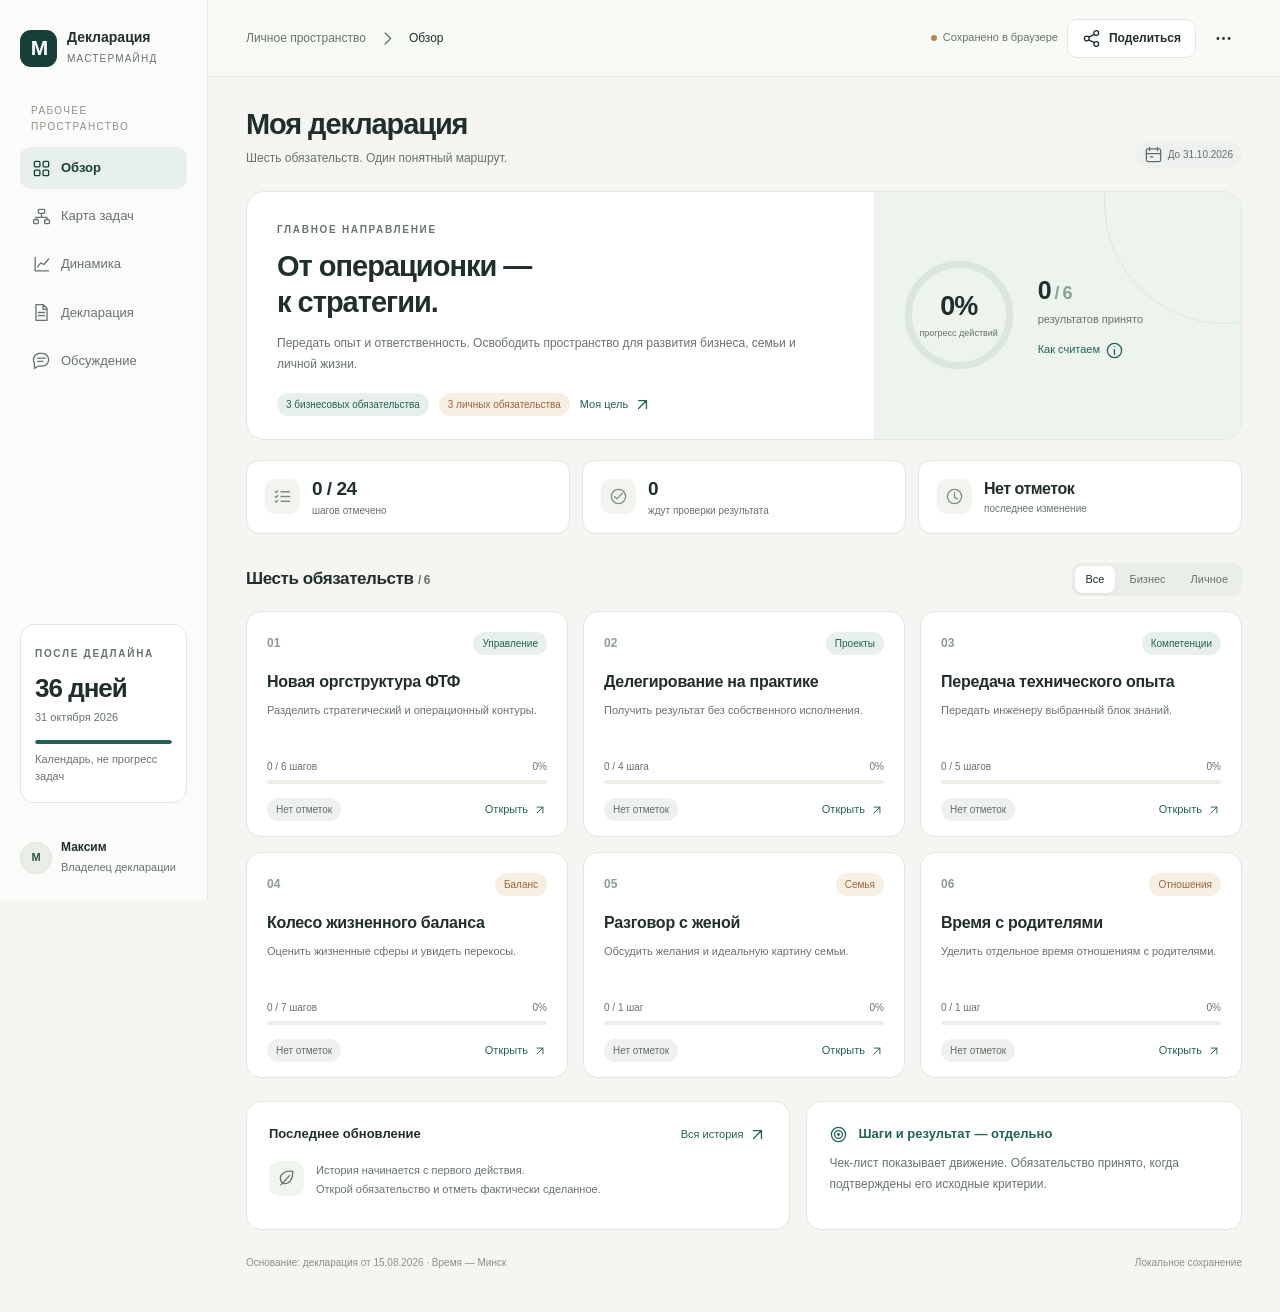
==== commit 11cac167: "Remove local version banner from dashboard" ====
--- a/declaration-local.html
+++ b/declaration-local.html
@@ -141,7 +141,7 @@
  function ring(n,label='прогресс действий'){const length=2*Math.PI*48;return `<div class="ring" role="img" aria-label="${pct(n)} — ${E(label)}"><svg viewBox="0 0 112 112"><circle class="track" cx="56" cy="56" r="48"/><circle class="meter" cx="56" cy="56" r="48" stroke-dasharray="${length}" stroke-dashoffset="${length*(1-n/100)}"/></svg><div class="ring-label"><strong>${pct(n)}</strong><span>${E(label)}</span></div></div>`;}
  function render(){
   if(!B)return;const m=stats(),days=C.daysLeft(D.deadline),countdown=days<0?`${Math.abs(days)} ${plural(days,'день','дня','дней')}`:days===0?'Сегодня':`${days} ${plural(days,'день','дня','дней')}`;
-  $('#app').innerHTML=`<div class="shell"><aside class="sidebar"><div class="brand"><span class="brand-mark">М</span><div><strong>Декларация</strong><span>МАСТЕРМАЙНД</span></div></div><div><p class="sidebar-label">РАБОЧЕЕ ПРОСТРАНСТВО</p><nav class="nav" aria-label="Разделы декларации">${navs.map(([id,ico,label])=>`<button type="button" data-view="${id}" class="${view===id?'active':''}" ${view===id?'aria-current="page"':''}>${icon(ico)}<span>${label}</span></button>`).join('')}</nav></div><div class="side-note"><span class="eyebrow">${days<0?'ПОСЛЕ ДЕДЛАЙНА':'ДО МАСТЕРМАЙНДА'}</span><div class="countdown mono">${countdown}</div><p class="tiny muted">31 октября 2026</p><div class="bar" style="margin-top:14px"><span style="width:${Math.max(0,Math.min(100,(77-days)/77*100))}%"></span></div><p class="tiny muted" style="margin-top:7px">Календарь, не прогресс задач</p></div><div class="side-person"><span class="avatar">${E(initials(B.user.name))}</span><div><div class="name">${E(B.user.name)}</div><span class="tiny muted">${own()?'Владелец декларации':'Участник мастермайнда'}</span></div></div></aside><div class="content"><header class="topbar"><div class="crumb"><span>Личное пространство</span>${icon('right')}<strong>${E(navs.find(n=>n[0]===view)[2])}</strong></div><div class="top-actions">${saveStatus()}${own()?btn('Поделиться','share','share'):btn('Обновить','refresh','refresh')}${ibtn('dots','menu','Действия и настройки')}</div></header><main id="main" tabindex="-1">${LOCAL?`<div class="local-banner">${icon('info')}<span><strong>Локальная версия.</strong> Отметки сохраняются только в этом браузере, без общей синхронизации.</span><button data-action="share">Как поделиться</button></div>`:''}<div class="view-panel">${view==='overview'?overview(m):view==='map'?mapView(m):view==='dynamics'?dynamics():view==='document'?documentView():discussionView()}</div><footer class="footer-note"><span>Основание: декларация от 15.08.2026 · Время — Минск</span><span>${LOCAL?'Локальное сохранение':`Совместный доступ · ${own()?'редактирование':'просмотр и комментарии'}`}</span></footer></main></div></div>`;
+  $('#app').innerHTML=`<div class="shell"><aside class="sidebar"><div class="brand"><span class="brand-mark">М</span><div><strong>Декларация</strong><span>МАСТЕРМАЙНД</span></div></div><div><p class="sidebar-label">РАБОЧЕЕ ПРОСТРАНСТВО</p><nav class="nav" aria-label="Разделы декларации">${navs.map(([id,ico,label])=>`<button type="button" data-view="${id}" class="${view===id?'active':''}" ${view===id?'aria-current="page"':''}>${icon(ico)}<span>${label}</span></button>`).join('')}</nav></div><div class="side-note"><span class="eyebrow">${days<0?'ПОСЛЕ ДЕДЛАЙНА':'ДО МАСТЕРМАЙНДА'}</span><div class="countdown mono">${countdown}</div><p class="tiny muted">31 октября 2026</p><div class="bar" style="margin-top:14px"><span style="width:${Math.max(0,Math.min(100,(77-days)/77*100))}%"></span></div><p class="tiny muted" style="margin-top:7px">Календарь, не прогресс задач</p></div><div class="side-person"><span class="avatar">${E(initials(B.user.name))}</span><div><div class="name">${E(B.user.name)}</div><span class="tiny muted">${own()?'Владелец декларации':'Участник мастермайнда'}</span></div></div></aside><div class="content"><header class="topbar"><div class="crumb"><span>Личное пространство</span>${icon('right')}<strong>${E(navs.find(n=>n[0]===view)[2])}</strong></div><div class="top-actions">${saveStatus()}${own()?btn('Поделиться','share','share'):btn('Обновить','refresh','refresh')}${ibtn('dots','menu','Действия и настройки')}</div></header><main id="main" tabindex="-1"><div class="view-panel">${view==='overview'?overview(m):view==='map'?mapView(m):view==='dynamics'?dynamics():view==='document'?documentView():discussionView()}</div><footer class="footer-note"><span>Основание: декларация от 15.08.2026 · Время — Минск</span><span>${LOCAL?'Локальное сохранение':`Совместный доступ · ${own()?'редактирование':'просмотр и комментарии'}`}</span></footer></main></div></div>`;
  }
  function heading(title,desc,extra=''){return `<div class="page-heading"><div><h1>${title}</h1><p>${desc}</p></div>${extra}</div>`;}
  function card(g,m){return `<article class="goal-card ${g.area}" data-card="${g.id}"><div class="goal-top"><span class="goal-number">${String(g.number).padStart(2,'0')}</span><span class="tag ${g.area}">${E(g.function)}</span></div><h3>${E(g.title)}</h3><p>${E(g.objective)}</p><div class="card-meter"><div class="meter-caption"><span>${m.done} / ${m.total} ${plural(m.total,'шаг','шага','шагов')}</span><span class="mono">${pct(m.percent)}</span></div><div class="bar" role="progressbar" aria-label="${E(g.title)}: шаги" aria-valuemin="0" aria-valuemax="100" aria-valuenow="${Math.round(m.percent)}"><span style="width:${m.percent}%"></span></div></div><div class="card-bottom"><span class="tag ${m.status}">${statusNames[m.status]}</span><button type="button" class="card-open" data-goal="${g.id}" aria-label="Открыть: ${E(g.title)}">Открыть ${icon('arrow')}</button></div></article>`;}
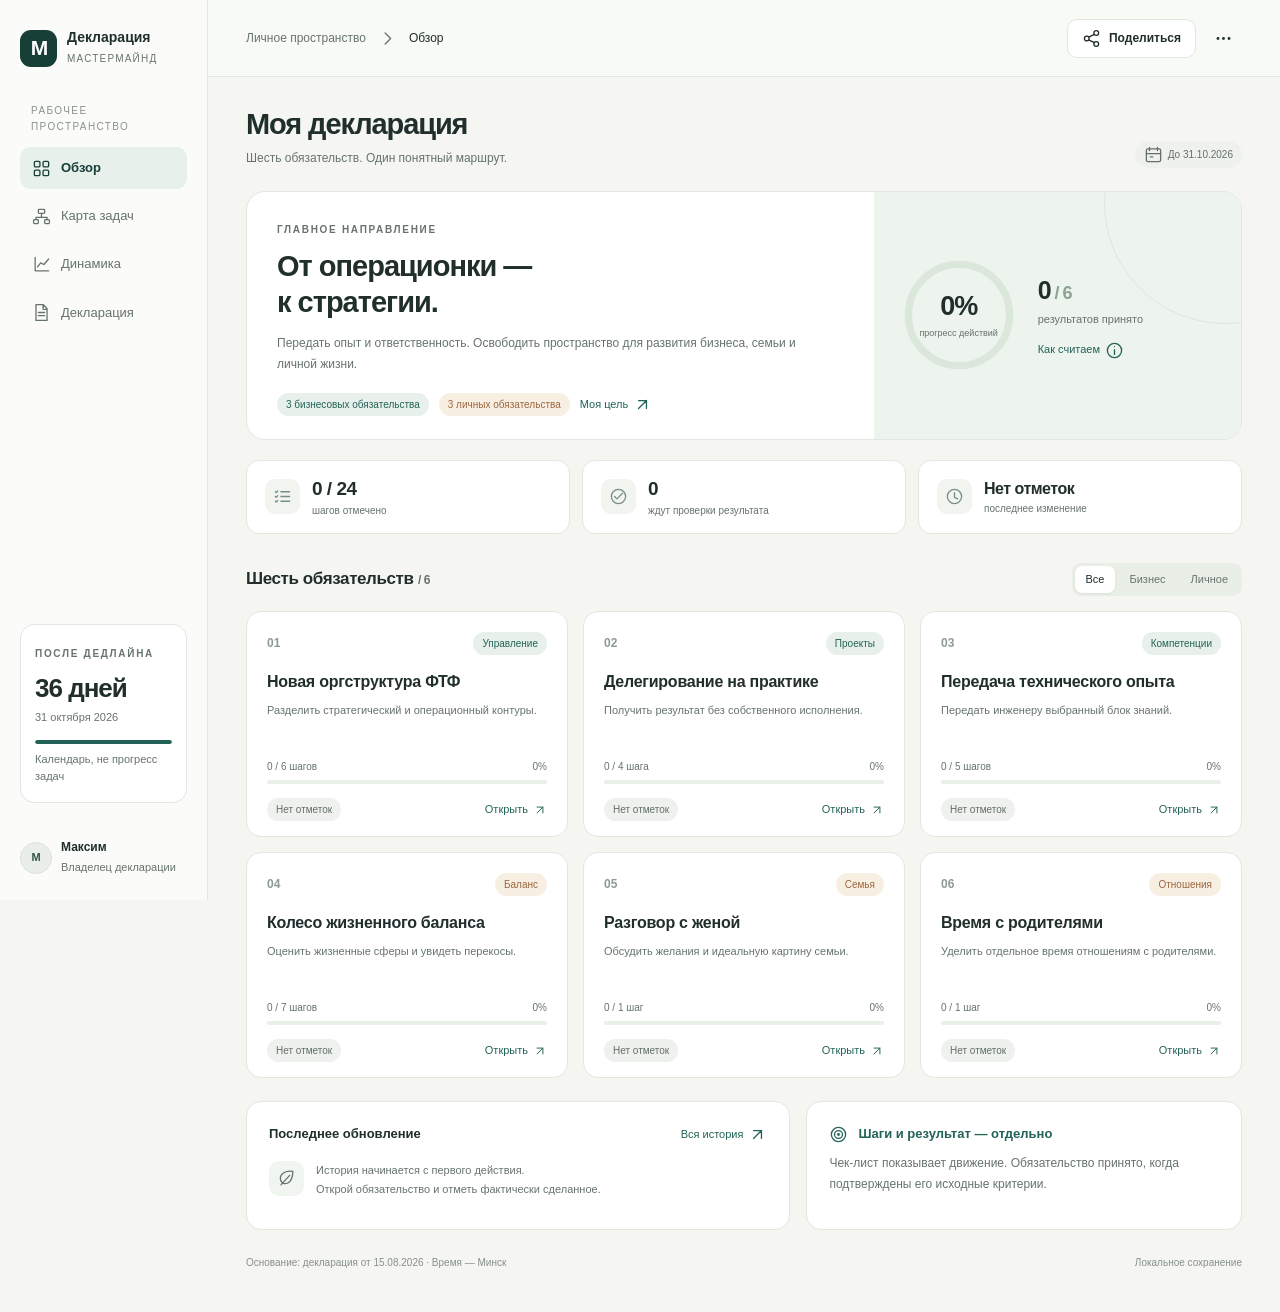
==== commit bb0e1c2f: "Remove discussions and header browser-save label" ====
--- a/declaration-local.html
+++ b/declaration-local.html
@@ -10,11 +10,11 @@
   <link rel="icon" href="data:image/svg+xml,%3Csvg xmlns='http://www.w3.org/2000/svg' viewBox='0 0 64 64'%3E%3Crect width='64' height='64' rx='18' fill='%231c4e45'/%3E%3Cpath d='M16 43V21l16 16 16-16v22' fill='none' stroke='%23fff' stroke-width='5' stroke-linejoin='round'/%3E%3C/svg%3E">
   <style>
 :root{--bg:#f5f6f2;--paper:#fff;--ink:#202e2c;--muted:#67736e;--line:#e1e7e1;--green:#236357;--green-dark:#173f38;--mint:#e8f0eb;--warm:#9b663e;--sand:#f8efe3;--red:#ad4540;--shadow:0 14px 46px #1a342018;--radius:19px;--font:Inter,-apple-system,BlinkMacSystemFont,"Segoe UI",Arial,sans-serif}
-*{box-sizing:border-box}html{scroll-behavior:smooth}body{margin:0;background:var(--bg);color:var(--ink);font-family:var(--font);font-size:14px;line-height:1.55;-webkit-font-smoothing:antialiased}button,input,textarea,select{font:inherit}button,a,input,textarea,select{-webkit-tap-highlight-color:transparent}button{cursor:pointer}button:disabled,input:disabled{cursor:default}a{color:var(--green)}button:focus-visible,a:focus-visible,input:focus-visible,textarea:focus-visible,summary:focus-visible{outline:3px solid #5a9f8e;outline-offset:3px}input,textarea,select{max-width:100%}h1,h2,h3,p{margin:0}button{color:inherit}button svg{flex:none}svg{display:block}a{text-underline-offset:3px}[hidden]{display:none!important}.skip{position:fixed;top:-60px;left:16px;background:var(--green);color:white;padding:10px;z-index:200}.skip:focus{top:10px}.muted{color:var(--muted)}.eyebrow{font-size:10px;font-weight:700;letter-spacing:1.7px;text-transform:uppercase;color:var(--muted)}.small{font-size:12px}.tiny{font-size:11px}.mono{font-variant-numeric:tabular-nums}.row{display:flex;align-items:center;gap:10px}.between{justify-content:space-between}.wrap{flex-wrap:wrap}.spacer{flex:1}.grow{flex:1;min-width:0}.icon{width:19px;height:19px;stroke:currentColor;stroke-width:1.65;fill:none;stroke-linecap:round;stroke-linejoin:round}.brand-mark{display:grid;place-items:center;width:37px;height:37px;background:var(--green-dark);color:white;font-size:21px;font-weight:650;border-radius:11px;letter-spacing:-2px}.shell{display:grid;grid-template-columns:208px minmax(0,1fr);min-height:100vh}.sidebar{height:100dvh;position:sticky;top:0;padding:29px 20px 22px;background:#fbfcf9;border-right:1px solid var(--line);display:flex;flex-direction:column;gap:35px}.brand{display:flex;align-items:center;gap:10px}.brand strong{display:block;font-size:14px;line-height:1.25}.brand span:not(.brand-mark){font-size:10px;color:var(--muted);letter-spacing:1.2px}.nav{display:flex;flex-direction:column;gap:6px}.nav button{display:flex;align-items:center;gap:10px;width:100%;padding:11px 12px;border:0;border-radius:11px;background:transparent;color:var(--muted);text-align:left;font-size:13px}.nav button:hover{background:#edf2ed}.nav button.active{color:var(--green-dark);background:var(--mint);font-weight:650}.sidebar-label{margin:0 11px 13px;font-size:10px;letter-spacing:1.4px;color:#89928c}.side-note{margin-top:auto;padding:17px 14px;border:1px solid var(--line);border-radius:14px;background:white}.side-note .countdown{font-size:26px;font-weight:600;line-height:1.25;margin:8px 0 4px;letter-spacing:-1px}.side-person{display:flex;align-items:center;gap:9px}.avatar{height:32px;width:32px;flex:none;background:#e9eee8;border:1px solid #dce4d9;color:#31534a;display:grid;place-items:center;font-size:11px;font-weight:650;border-radius:50%}.side-person .name{font-size:12px;font-weight:600}.content{min-width:0}.topbar{min-height:77px;display:flex;align-items:center;justify-content:space-between;gap:16px;padding:18px 38px;border-bottom:1px solid var(--line);background:#fbfcf97d}.crumb{font-size:12px;display:flex;gap:12px;align-items:center;color:var(--muted)}.crumb strong{font-weight:500;color:var(--ink)}.top-actions{display:flex;align-items:center;gap:9px}.btn{border:1px solid var(--line);border-radius:10px;padding:9px 14px;background:white;font-size:12px;font-weight:600;display:inline-flex;justify-content:center;align-items:center;gap:8px;line-height:1.5;transition:background .15s,transform .15s;min-height:38px;text-decoration:none}.btn:hover{background:#f0f5ef;border-color:#cbd9cf}.btn:active{transform:translateY(1px)}.btn.primary{background:var(--green);border-color:var(--green);color:white}.btn.primary:hover{background:var(--green-dark)}.btn.quiet{background:transparent;border-color:transparent;color:var(--muted)}.btn.danger{color:var(--red)}.btn:disabled{opacity:.55}.icon-btn{display:grid;place-items:center;padding:8px;min-height:36px;min-width:36px;border:1px solid transparent;border-radius:10px;background:transparent}.icon-btn:hover{background:var(--mint)}.status-save{display:flex;align-items:center;gap:6px;font-size:11px;color:var(--muted);white-space:nowrap}.dot{width:6px;height:6px;border-radius:50%;background:#6e9f79;display:inline-block;flex:none}.dot.local{background:#b3884a}.dot.error{background:var(--red)}main{padding:30px 38px 42px;max-width:1590px;margin:auto}.local-banner{display:flex;align-items:center;gap:8px;border:1px solid #e9dcbf;background:#fcf7ec;color:#86672f;border-radius:9px;padding:8px 12px;margin-bottom:23px;font-size:11px}.local-banner button{border:0;background:transparent;text-decoration:underline;color:inherit;margin-left:auto;font-size:11px;white-space:nowrap}.page-heading{display:flex;justify-content:space-between;align-items:flex-end;gap:16px;margin-bottom:23px}.page-heading h1{font-size:29px;letter-spacing:-1.1px;font-weight:600;line-height:1.22}.page-heading p{color:var(--muted);font-size:12px;margin-top:7px}.tag{display:inline-flex;align-items:center;gap:5px;border-radius:20px;padding:4px 9px;background:#eef1ed;color:#637069;font-size:10px;font-weight:500;white-space:nowrap;line-height:1.5}.tag.business{background:var(--mint);color:var(--green)}.tag.personal{background:var(--sand);color:var(--warm)}.tag.accepted{background:#e4f2e8;color:#246741}.tag.review{background:#fff1d9;color:#8c621d}.tag.active{background:#e8f0ee;color:#386c5d}.hero{display:grid;grid-template-columns:minmax(0,1.45fr) minmax(260px,.85fr);overflow:hidden;border:1px solid var(--line);border-radius:var(--radius);background:white;margin-bottom:20px}.hero-copy{padding:26px 30px 23px}.hero-copy h2{font-size:29px;font-weight:550;line-height:1.25;letter-spacing:-1px;margin:8px 0 13px}.hero-copy>p{color:var(--muted);font-size:12px;max-width:540px;line-height:1.7}.hero-copy .hero-foot{display:flex;gap:10px;align-items:center;flex-wrap:wrap;margin-top:19px}.hero-progress{padding:23px 26px;background:#edf3ed;display:flex;gap:20px;align-items:center;position:relative}.hero-progress:after{content:"";position:absolute;width:240px;height:240px;border:1px solid #dbe8dc;border-radius:50%;top:-110px;right:-105px;pointer-events:none}.ring{position:relative;flex:none;width:118px;height:118px}.ring svg{width:100%;height:100%;transform:rotate(-90deg)}.ring .track{fill:none;stroke:#dce7dc;stroke-width:7}.ring .meter{fill:none;stroke:var(--green);stroke-width:7;stroke-linecap:round;transition:stroke-dashoffset .55s ease}.ring-label{position:absolute;inset:0;display:flex;align-items:center;justify-content:center;flex-direction:column}.ring-label strong{font-size:27px;font-weight:600;line-height:1.2;letter-spacing:-1.2px}.ring-label span{font-size:9px;color:var(--muted);margin-top:4px}.progress-detail strong{font-size:25px;font-weight:550;letter-spacing:-1px}.progress-detail p{font-size:11px;color:var(--muted);margin-top:2px}.stats-line{display:grid;grid-template-columns:repeat(3,1fr);gap:12px;margin-bottom:29px}.stat{background:white;border:1px solid var(--line);border-radius:13px;padding:15px 18px;display:flex;align-items:center;gap:12px}.stat-icon{width:35px;height:35px;border-radius:10px;background:#f2f4ef;display:grid;place-items:center;color:#789083;flex:none}.stat strong{font-size:19px;font-weight:550;letter-spacing:-.5px;line-height:1.4}.stat p{font-size:10px;color:var(--muted)}.section-heading{display:flex;justify-content:space-between;align-items:center;gap:12px;margin:0 0 15px}.section-heading h2{font-size:17px;font-weight:600;letter-spacing:-.4px}.filters{display:flex;gap:3px;align-items:center;padding:3px;background:#e9eee7;border-radius:9px}.filters button{border:0;border-radius:7px;background:transparent;padding:5px 11px;font-size:11px;white-space:nowrap;color:var(--muted)}.filters button.active{background:white;color:var(--ink);box-shadow:0 1px 3px #23352210}.goals-grid{display:grid;grid-template-columns:repeat(3,minmax(0,1fr));gap:15px}.goal-card{display:flex;flex-direction:column;min-width:0;min-height:226px;background:white;border:1px solid var(--line);border-radius:15px;padding:20px 20px 15px;transition:transform .18s,box-shadow .18s,border-color .18s}.goal-card:hover{border-color:#b9cdc0;box-shadow:0 7px 22px #193b2210;transform:translateY(-2px)}.goal-number{font-size:12px;font-weight:600;color:#8e9b93}.goal-top{display:flex;align-items:center;justify-content:space-between;margin-bottom:16px}.goal-card h3{font-size:16px;line-height:1.35;letter-spacing:-.25px;font-weight:600;margin-bottom:8px}.goal-card p{font-size:11px;line-height:1.65;color:var(--muted);margin-bottom:20px;min-height:36px}.card-meter{margin-top:auto}.meter-caption{display:flex;justify-content:space-between;font-size:10px;color:var(--muted);margin-bottom:6px}.bar{height:4px;border-radius:8px;background:#eaf0e8;overflow:hidden}.bar>span{height:100%;display:block;border-radius:8px;background:var(--green);transition:width .45s}.goal-card.personal .bar>span{background:#b08155}.card-bottom{display:flex;align-items:center;justify-content:space-between;margin-top:14px;gap:8px}.card-open{background:transparent;border:0;color:var(--green);font-size:11px;display:flex;align-items:center;gap:5px;padding:3px 0}.card-open .icon{width:14px;height:14px}.lower-grid{display:grid;grid-template-columns:1.25fr 1fr;gap:16px;margin-top:23px}.panel{background:white;border:1px solid var(--line);border-radius:15px;padding:22px}.panel h3{font-size:13px;font-weight:600;margin-bottom:12px}.panel p{font-size:12px;color:var(--muted);line-height:1.7}.empty-inline{display:flex;align-items:flex-start;gap:12px;color:var(--muted);padding:8px 0}.empty-icon{display:grid;place-items:center;flex:none;width:35px;height:35px;border-radius:10px;background:#f1f5ef}.empty-inline p{font-size:11px}.footer-note{display:flex;justify-content:space-between;gap:18px;margin-top:25px;font-size:10px;color:#879189}.link-button{background:none;border:none;padding:0;color:var(--green);font-size:11px;display:inline-flex;align-items:center;gap:5px}.view-panel{animation:appear .2s ease} .empty-state{text-align:center;max-width:490px;margin:40px auto;padding:24px}.empty-state .empty-icon{margin:0 auto 16px;width:46px;height:46px}.empty-state h3{font-size:17px;font-weight:550;margin-bottom:8px}.empty-state p{font-size:12px;color:var(--muted)}.empty-state .btn{margin-top:20px}.badge-legend{display:flex;align-items:center;gap:16px;flex-wrap:wrap;font-size:11px;color:var(--muted);margin:20px 0 0}.badge-legend i{display:inline-block;height:8px;width:8px;border-radius:50%;margin-right:6px;background:var(--green)}.map-panel{padding:28px;background:#fbfcfa;border:1px solid var(--line);border-radius:20px}.map-root{background:var(--green-dark);border-radius:16px;color:#fff;text-align:center;padding:22px 25px;max-width:570px;margin:0 auto;position:relative;z-index:1}.map-root .eyebrow{color:#bed7ca;font-size:9px}.map-root h2{font-size:21px;letter-spacing:-.6px;font-weight:550;line-height:1.4;margin-top:7px}.map-root p{color:#c5d8cf;font-size:11px;margin-top:9px}.tree-columns{display:grid;grid-template-columns:1fr 1fr;gap:35px;position:relative;padding-top:46px}.tree-columns:before{content:"";position:absolute;top:0;left:50%;height:24px;border-left:1px solid #c7d7ca}.tree-columns:after{content:"";position:absolute;top:23px;left:25%;right:25%;border-top:1px solid #c7d7ca}.tree-branch{position:relative}.tree-branch:before{content:"";position:absolute;height:24px;top:-23px;left:50%;border-left:1px solid #c7d7ca}.branch-heading{display:flex;align-items:center;justify-content:space-between;border:1px solid #d2e0d4;background:#eaf2e9;border-radius:11px;padding:14px 18px;margin-bottom:15px;font-size:13px;font-weight:600}.branch-heading.personal{background:#f8efe5;border-color:#e9dcc8;color:#88613f}.map-node{background:white;display:flex;align-items:center;gap:13px;border:1px solid var(--line);border-radius:12px;padding:16px;text-align:left;width:100%;margin-bottom:12px;transition:transform .15s}.map-node:hover{transform:translateX(3px);border-color:#9fbcac}.map-node strong{display:block;font-size:12px;font-weight:600}.map-node small{display:block;color:var(--muted);font-size:10px;margin-top:4px}.node-progress{font-size:18px;letter-spacing:-.6px;flex:none;font-variant-numeric:tabular-nums;color:var(--green);width:47px;text-align:right}.chart-panel{padding:24px}.chart-svg{width:100%;height:auto;margin-top:20px;overflow:visible}.chart-svg text{fill:var(--muted);font-size:11px;font-family:var(--font)}.chart-empty{height:225px;display:flex;align-items:center;justify-content:center;text-align:center;border-radius:12px;margin-top:18px;background:repeating-linear-gradient(to top,#f6f8f4 0,#f6f8f4 1px,transparent 1px,transparent 48px)}.chart-empty p{max-width:360px;font-size:12px;color:var(--muted)}.timeline{list-style:none;padding:0;margin:16px 0 0}.timeline li{padding:0 0 22px 24px;margin-left:5px;border-left:1px solid #dbe5db;position:relative}.timeline li:before{content:"";position:absolute;left:-4px;top:6px;width:7px;height:7px;border-radius:50%;background:#699e7a;border:2px solid white;box-sizing:content-box}.timeline li:last-child{border:0;padding-bottom:0}.timeline time{font-size:10px;color:var(--muted)}.timeline p{font-size:12px;margin:4px 0;color:var(--ink)}.timeline small{font-size:10px;color:var(--muted)}.document{max-width:840px;margin:0 auto;background:white;border:1px solid var(--line);border-radius:17px;padding:37px 42px}.document h2{font-size:28px;letter-spacing:-.9px;margin:8px 0 19px}.document h3{font-size:15px;margin:27px 0 11px}.document p,.document li{font-size:13px;line-height:1.8}.document ol{padding-left:22px}.document li{padding-left:4px;margin:10px 0}.doc-line{border-top:1px solid var(--line);margin-top:25px;padding-top:20px;display:grid;grid-template-columns:1fr 1fr;gap:22px}.doc-line strong{display:block;font-size:14px;margin-top:4px}.document .source{font-size:10px;color:var(--muted);border-top:1px solid var(--line);padding-top:15px;margin-top:27px}.comment-composer{background:#f5f8f3;border:1px solid var(--line);padding:17px;border-radius:12px}.comment-composer textarea{margin:0 0 10px;min-height:83px}.comments{display:flex;flex-direction:column;gap:16px;margin-top:22px}.comment{display:flex;gap:11px}.comment .avatar{width:28px;height:28px;font-size:10px}.comment .meta{display:flex;flex-wrap:wrap;gap:8px;align-items:center;font-size:11px}.comment .meta strong{font-weight:600}.comment .meta time{font-size:10px;color:var(--muted)}.comment p{white-space:pre-wrap;font-size:12px;margin-top:5px;color:var(--ink);overflow-wrap:anywhere}.comment .topic{display:block;margin-top:5px;font-size:10px;color:var(--green)}.discussion-layout{display:grid;grid-template-columns:minmax(0,1fr) 260px;gap:18px}.discussion-side p{font-size:12px;margin-bottom:16px}.backdrop{position:fixed;inset:0;background:#18302855;backdrop-filter:blur(3px);z-index:50;animation:appear .15s ease}.drawer{position:fixed;right:0;top:0;bottom:0;width:560px;max-width:100%;background:#fff;box-shadow:-20px 0 60px #192e2122;z-index:51;display:flex;flex-direction:column;animation:slide .2s ease}.drawer-head{padding:24px 25px 0;background:white;flex:none}.drawer-head h2{font-size:23px;letter-spacing:-.75px;font-weight:600;margin:15px 0 9px;line-height:1.3}.drawer-head>p{color:var(--muted);font-size:12px;line-height:1.7}.drawer-tabs{display:flex;border-bottom:1px solid var(--line);margin-top:17px;gap:22px}.drawer-tabs button{border:0;border-bottom:2px solid transparent;background:transparent;padding:10px 0;color:var(--muted);font-size:12px}.drawer-tabs button.active{color:var(--green);border-bottom-color:var(--green);font-weight:600}.drawer-body{padding:22px 25px 30px;overflow:auto;flex:1;min-height:0;overscroll-behavior:contain}.drawer-foot{padding:12px 25px;border-top:1px solid var(--line);font-size:10px;display:flex;align-items:center;justify-content:space-between;gap:10px;background:#fafcf8}.source-details{background:#f5f7f2;border-radius:10px;padding:12px 14px;margin-bottom:20px}.source-details summary{font-size:11px;font-weight:600;color:var(--muted);cursor:pointer}.source-details p{font-size:12px;color:var(--muted);margin-top:9px;line-height:1.7}.subsection-label{font-size:11px;font-weight:600;margin:15px 0 12px;display:flex;align-items:center;justify-content:space-between}.check-list{list-style:none;margin:0;padding:0}.check-row{display:flex;gap:11px;align-items:flex-start;padding:14px 0;border-bottom:1px solid #edf0eb}.check-row:last-child{border-bottom:0}.check-row input[type=checkbox]{width:19px;height:19px;margin:2px 0 0;accent-color:var(--green);flex:none;cursor:pointer}.check-content{flex:1;min-width:0}.check-content label{font-size:12px;line-height:1.65;display:block;cursor:pointer}.check-row.done .check-content label{color:#708279}.check-row.done .check-content .step-label{text-decoration:line-through;text-decoration-color:#bccfc1}.date-control{display:flex;align-items:center;gap:7px;margin-top:9px}.date-control input{padding:2px 5px;font-size:10px;border:1px solid #e1e7de;border-radius:5px;color:#647568;background:#fafcf8;width:124px;height:24px}.date-control .overdue{color:var(--red)}.date-control small{font-size:9px;color:var(--muted)}.criterion-box{padding:14px 16px;border:1px solid #d4e4d7;background:#f7faf5;border-radius:12px;margin-bottom:20px}.criterion-box .check-row{border-color:#e1e9dd}.criterion-box .check-content label{font-size:12px}.notice{border:1px solid #e1e7dd;background:#f5f8f2;border-radius:10px;padding:12px 14px;font-size:11px;color:#65725f;line-height:1.7;margin-bottom:16px}.notice.warning{background:#fcf5e8;border-color:#eddfc3;color:#8b6a3d}.notice.success{background:#edf7ee;border-color:#d2e6d6;color:#3f7650}.field{margin-bottom:16px}.field label{font-size:11px;font-weight:600;display:block;margin-bottom:6px}.field small{display:block;font-size:10px;color:var(--muted);margin-top:6px}input[type=text],input[type=password],input[type=url],textarea,select{width:100%;border:1px solid #d7e1d6;border-radius:9px;padding:10px 12px;background:#fff;color:var(--ink);font-size:12px}textarea{resize:vertical;min-height:104px;line-height:1.7}input::placeholder,textarea::placeholder{color:#a0aaa2}.modal{position:fixed;z-index:52;top:50%;left:50%;transform:translate(-50%,-50%);max-height:90dvh;width:520px;max-width:calc(100% - 30px);overflow:auto;background:white;border-radius:20px;padding:28px;box-shadow:var(--shadow);animation:appear .15s ease}.modal.wide{width:790px}.modal-head{display:flex;justify-content:space-between;align-items:center;gap:15px;margin-bottom:15px}.modal-head h2{font-size:21px;letter-spacing:-.5px;font-weight:600}.modal>p{font-size:12px;color:var(--muted);line-height:1.8;margin-bottom:20px}.modal-actions{display:flex;flex-wrap:wrap;justify-content:flex-end;gap:8px;margin-top:20px}.member-row{display:flex;align-items:center;justify-content:space-between;padding:10px 0;border-bottom:1px solid var(--line);gap:10px;font-size:12px}.member-row small{font-size:10px;color:var(--muted);display:block}.invite-result{padding:13px;border:1px dashed #b5cdb9;border-radius:10px;background:#f2f8ef;overflow-wrap:anywhere;font-size:11px;margin:12px 0}.wheel-layout{display:grid;grid-template-columns:1fr 1fr;gap:20px}.radar{width:100%;height:auto;max-width:350px;margin:auto}.radar text{font-family:var(--font);font-size:10px;fill:var(--muted)}.wheel-field{display:grid;grid-template-columns:1fr 56px;gap:12px;align-items:center;margin:10px 0}.wheel-field label{font-size:12px}.wheel-field input{width:56px;border:1px solid #d7e1d6;border-radius:7px;padding:6px;text-align:center;font-size:12px;background:#fafcf8}.wheel-scale{font-size:10px;color:var(--muted);margin-top:11px}.loading{display:flex;align-items:center;justify-content:center;gap:15px;min-height:70vh;color:var(--muted)}.loading p{font-size:13px}.auth-wrap{min-height:100dvh;display:grid;grid-template-columns:1.05fr 1fr}.auth-story{padding:60px max(40px,8vw);background:var(--green-dark);color:#fff;display:flex;flex-direction:column;justify-content:center;position:relative;overflow:hidden}.auth-story .eyebrow{color:#a7c7b8}.auth-story h1{font-size:44px;line-height:1.16;letter-spacing:-1.7px;font-weight:550;margin:24px 0}.auth-story>p{max-width:430px;font-size:14px;color:#c6d9cb;line-height:1.85}.auth-story .brand-mark{background:#ffffff14;border:1px solid #ffffff25;width:44px;height:44px}.auth-story:after{content:"";position:absolute;bottom:-300px;right:-200px;width:650px;height:650px;border:1px solid #ffffff13;border-radius:50%;pointer-events:none}.auth-card{padding:50px 45px;display:flex;align-items:center;justify-content:center}.auth-card form{width:100%;max-width:340px}.auth-card h2{font-size:25px;letter-spacing:-.8px;margin-bottom:8px;font-weight:600}.auth-card p{font-size:12px;color:var(--muted);margin-bottom:25px}.auth-card .btn{width:100%;margin-top:6px}.error-msg{color:var(--red);font-size:12px;padding:10px 0;min-height:18px}.auth-note{font-size:10px!important;margin-top:19px!important}.toast{position:fixed;bottom:25px;left:50%;transform:translate(-50%,20px);background:#203e34;color:#fff;padding:11px 18px;border-radius:11px;font-size:12px;opacity:0;pointer-events:none;z-index:100;max-width:min(620px,90vw);box-shadow:var(--shadow);transition:opacity .2s,transform .2s}.toast.visible{opacity:1;transform:translate(-50%,0)}.toast.error{background:#7f3936}.menu-grid{display:grid;gap:8px}.menu-grid .btn{justify-content:flex-start}.inline-divider{height:1px;background:var(--line);margin:20px 0}.report-text{min-height:310px;font-size:11px;white-space:pre-wrap}.privacy-label{display:flex;align-items:center;gap:6px;font-size:10px;color:var(--muted);margin:13px 0}.privacy-label .icon{width:14px;height:14px}.legal-method{font-size:11px;color:var(--muted);line-height:1.8}.active-pill{height:6px;width:6px;background:var(--green);border-radius:50%;display:inline-block}.pulse-once{animation:pulse .5s ease}.access-empty{margin-top:15px;padding:15px;text-align:center;font-size:12px;color:var(--muted);background:#f5f8f2;border-radius:10px}@keyframes appear{from{opacity:0}to{opacity:1}}@keyframes slide{from{transform:translateX(25px);opacity:0}to{transform:translateX(0);opacity:1}}@keyframes pulse{50%{box-shadow:0 0 0 7px #23635716}}
+*{box-sizing:border-box}html{scroll-behavior:smooth}body{margin:0;background:var(--bg);color:var(--ink);font-family:var(--font);font-size:14px;line-height:1.55;-webkit-font-smoothing:antialiased}button,input,textarea,select{font:inherit}button,a,input,textarea,select{-webkit-tap-highlight-color:transparent}button{cursor:pointer}button:disabled,input:disabled{cursor:default}a{color:var(--green)}button:focus-visible,a:focus-visible,input:focus-visible,textarea:focus-visible,summary:focus-visible{outline:3px solid #5a9f8e;outline-offset:3px}input,textarea,select{max-width:100%}h1,h2,h3,p{margin:0}button{color:inherit}button svg{flex:none}svg{display:block}a{text-underline-offset:3px}[hidden]{display:none!important}.skip{position:fixed;top:-60px;left:16px;background:var(--green);color:white;padding:10px;z-index:200}.skip:focus{top:10px}.muted{color:var(--muted)}.eyebrow{font-size:10px;font-weight:700;letter-spacing:1.7px;text-transform:uppercase;color:var(--muted)}.small{font-size:12px}.tiny{font-size:11px}.mono{font-variant-numeric:tabular-nums}.row{display:flex;align-items:center;gap:10px}.between{justify-content:space-between}.wrap{flex-wrap:wrap}.spacer{flex:1}.grow{flex:1;min-width:0}.icon{width:19px;height:19px;stroke:currentColor;stroke-width:1.65;fill:none;stroke-linecap:round;stroke-linejoin:round}.brand-mark{display:grid;place-items:center;width:37px;height:37px;background:var(--green-dark);color:white;font-size:21px;font-weight:650;border-radius:11px;letter-spacing:-2px}.shell{display:grid;grid-template-columns:208px minmax(0,1fr);min-height:100vh}.sidebar{height:100dvh;position:sticky;top:0;padding:29px 20px 22px;background:#fbfcf9;border-right:1px solid var(--line);display:flex;flex-direction:column;gap:35px}.brand{display:flex;align-items:center;gap:10px}.brand strong{display:block;font-size:14px;line-height:1.25}.brand span:not(.brand-mark){font-size:10px;color:var(--muted);letter-spacing:1.2px}.nav{display:flex;flex-direction:column;gap:6px}.nav button{display:flex;align-items:center;gap:10px;width:100%;padding:11px 12px;border:0;border-radius:11px;background:transparent;color:var(--muted);text-align:left;font-size:13px}.nav button:hover{background:#edf2ed}.nav button.active{color:var(--green-dark);background:var(--mint);font-weight:650}.sidebar-label{margin:0 11px 13px;font-size:10px;letter-spacing:1.4px;color:#89928c}.side-note{margin-top:auto;padding:17px 14px;border:1px solid var(--line);border-radius:14px;background:white}.side-note .countdown{font-size:26px;font-weight:600;line-height:1.25;margin:8px 0 4px;letter-spacing:-1px}.side-person{display:flex;align-items:center;gap:9px}.avatar{height:32px;width:32px;flex:none;background:#e9eee8;border:1px solid #dce4d9;color:#31534a;display:grid;place-items:center;font-size:11px;font-weight:650;border-radius:50%}.side-person .name{font-size:12px;font-weight:600}.content{min-width:0}.topbar{min-height:77px;display:flex;align-items:center;justify-content:space-between;gap:16px;padding:18px 38px;border-bottom:1px solid var(--line);background:#fbfcf97d}.crumb{font-size:12px;display:flex;gap:12px;align-items:center;color:var(--muted)}.crumb strong{font-weight:500;color:var(--ink)}.top-actions{display:flex;align-items:center;gap:9px}.btn{border:1px solid var(--line);border-radius:10px;padding:9px 14px;background:white;font-size:12px;font-weight:600;display:inline-flex;justify-content:center;align-items:center;gap:8px;line-height:1.5;transition:background .15s,transform .15s;min-height:38px;text-decoration:none}.btn:hover{background:#f0f5ef;border-color:#cbd9cf}.btn:active{transform:translateY(1px)}.btn.primary{background:var(--green);border-color:var(--green);color:white}.btn.primary:hover{background:var(--green-dark)}.btn.quiet{background:transparent;border-color:transparent;color:var(--muted)}.btn.danger{color:var(--red)}.btn:disabled{opacity:.55}.icon-btn{display:grid;place-items:center;padding:8px;min-height:36px;min-width:36px;border:1px solid transparent;border-radius:10px;background:transparent}.icon-btn:hover{background:var(--mint)}.status-save{display:flex;align-items:center;gap:6px;font-size:11px;color:var(--muted);white-space:nowrap}.dot{width:6px;height:6px;border-radius:50%;background:#6e9f79;display:inline-block;flex:none}.dot.local{background:#b3884a}.dot.error{background:var(--red)}main{padding:30px 38px 42px;max-width:1590px;margin:auto}.local-banner{display:flex;align-items:center;gap:8px;border:1px solid #e9dcbf;background:#fcf7ec;color:#86672f;border-radius:9px;padding:8px 12px;margin-bottom:23px;font-size:11px}.local-banner button{border:0;background:transparent;text-decoration:underline;color:inherit;margin-left:auto;font-size:11px;white-space:nowrap}.page-heading{display:flex;justify-content:space-between;align-items:flex-end;gap:16px;margin-bottom:23px}.page-heading h1{font-size:29px;letter-spacing:-1.1px;font-weight:600;line-height:1.22}.page-heading p{color:var(--muted);font-size:12px;margin-top:7px}.tag{display:inline-flex;align-items:center;gap:5px;border-radius:20px;padding:4px 9px;background:#eef1ed;color:#637069;font-size:10px;font-weight:500;white-space:nowrap;line-height:1.5}.tag.business{background:var(--mint);color:var(--green)}.tag.personal{background:var(--sand);color:var(--warm)}.tag.accepted{background:#e4f2e8;color:#246741}.tag.review{background:#fff1d9;color:#8c621d}.tag.active{background:#e8f0ee;color:#386c5d}.hero{display:grid;grid-template-columns:minmax(0,1.45fr) minmax(260px,.85fr);overflow:hidden;border:1px solid var(--line);border-radius:var(--radius);background:white;margin-bottom:20px}.hero-copy{padding:26px 30px 23px}.hero-copy h2{font-size:29px;font-weight:550;line-height:1.25;letter-spacing:-1px;margin:8px 0 13px}.hero-copy>p{color:var(--muted);font-size:12px;max-width:540px;line-height:1.7}.hero-copy .hero-foot{display:flex;gap:10px;align-items:center;flex-wrap:wrap;margin-top:19px}.hero-progress{padding:23px 26px;background:#edf3ed;display:flex;gap:20px;align-items:center;position:relative}.hero-progress:after{content:"";position:absolute;width:240px;height:240px;border:1px solid #dbe8dc;border-radius:50%;top:-110px;right:-105px;pointer-events:none}.ring{position:relative;flex:none;width:118px;height:118px}.ring svg{width:100%;height:100%;transform:rotate(-90deg)}.ring .track{fill:none;stroke:#dce7dc;stroke-width:7}.ring .meter{fill:none;stroke:var(--green);stroke-width:7;stroke-linecap:round;transition:stroke-dashoffset .55s ease}.ring-label{position:absolute;inset:0;display:flex;align-items:center;justify-content:center;flex-direction:column}.ring-label strong{font-size:27px;font-weight:600;line-height:1.2;letter-spacing:-1.2px}.ring-label span{font-size:9px;color:var(--muted);margin-top:4px}.progress-detail strong{font-size:25px;font-weight:550;letter-spacing:-1px}.progress-detail p{font-size:11px;color:var(--muted);margin-top:2px}.stats-line{display:grid;grid-template-columns:repeat(3,1fr);gap:12px;margin-bottom:29px}.stat{background:white;border:1px solid var(--line);border-radius:13px;padding:15px 18px;display:flex;align-items:center;gap:12px}.stat-icon{width:35px;height:35px;border-radius:10px;background:#f2f4ef;display:grid;place-items:center;color:#789083;flex:none}.stat strong{font-size:19px;font-weight:550;letter-spacing:-.5px;line-height:1.4}.stat p{font-size:10px;color:var(--muted)}.section-heading{display:flex;justify-content:space-between;align-items:center;gap:12px;margin:0 0 15px}.section-heading h2{font-size:17px;font-weight:600;letter-spacing:-.4px}.filters{display:flex;gap:3px;align-items:center;padding:3px;background:#e9eee7;border-radius:9px}.filters button{border:0;border-radius:7px;background:transparent;padding:5px 11px;font-size:11px;white-space:nowrap;color:var(--muted)}.filters button.active{background:white;color:var(--ink);box-shadow:0 1px 3px #23352210}.goals-grid{display:grid;grid-template-columns:repeat(3,minmax(0,1fr));gap:15px}.goal-card{display:flex;flex-direction:column;min-width:0;min-height:226px;background:white;border:1px solid var(--line);border-radius:15px;padding:20px 20px 15px;transition:transform .18s,box-shadow .18s,border-color .18s}.goal-card:hover{border-color:#b9cdc0;box-shadow:0 7px 22px #193b2210;transform:translateY(-2px)}.goal-number{font-size:12px;font-weight:600;color:#8e9b93}.goal-top{display:flex;align-items:center;justify-content:space-between;margin-bottom:16px}.goal-card h3{font-size:16px;line-height:1.35;letter-spacing:-.25px;font-weight:600;margin-bottom:8px}.goal-card p{font-size:11px;line-height:1.65;color:var(--muted);margin-bottom:20px;min-height:36px}.card-meter{margin-top:auto}.meter-caption{display:flex;justify-content:space-between;font-size:10px;color:var(--muted);margin-bottom:6px}.bar{height:4px;border-radius:8px;background:#eaf0e8;overflow:hidden}.bar>span{height:100%;display:block;border-radius:8px;background:var(--green);transition:width .45s}.goal-card.personal .bar>span{background:#b08155}.card-bottom{display:flex;align-items:center;justify-content:space-between;margin-top:14px;gap:8px}.card-open{background:transparent;border:0;color:var(--green);font-size:11px;display:flex;align-items:center;gap:5px;padding:3px 0}.card-open .icon{width:14px;height:14px}.lower-grid{display:grid;grid-template-columns:1.25fr 1fr;gap:16px;margin-top:23px}.panel{background:white;border:1px solid var(--line);border-radius:15px;padding:22px}.panel h3{font-size:13px;font-weight:600;margin-bottom:12px}.panel p{font-size:12px;color:var(--muted);line-height:1.7}.empty-inline{display:flex;align-items:flex-start;gap:12px;color:var(--muted);padding:8px 0}.empty-icon{display:grid;place-items:center;flex:none;width:35px;height:35px;border-radius:10px;background:#f1f5ef}.empty-inline p{font-size:11px}.footer-note{display:flex;justify-content:space-between;gap:18px;margin-top:25px;font-size:10px;color:#879189}.link-button{background:none;border:none;padding:0;color:var(--green);font-size:11px;display:inline-flex;align-items:center;gap:5px}.view-panel{animation:appear .2s ease} .empty-state{text-align:center;max-width:490px;margin:40px auto;padding:24px}.empty-state .empty-icon{margin:0 auto 16px;width:46px;height:46px}.empty-state h3{font-size:17px;font-weight:550;margin-bottom:8px}.empty-state p{font-size:12px;color:var(--muted)}.empty-state .btn{margin-top:20px}.badge-legend{display:flex;align-items:center;gap:16px;flex-wrap:wrap;font-size:11px;color:var(--muted);margin:20px 0 0}.badge-legend i{display:inline-block;height:8px;width:8px;border-radius:50%;margin-right:6px;background:var(--green)}.map-panel{padding:28px;background:#fbfcfa;border:1px solid var(--line);border-radius:20px}.map-root{background:var(--green-dark);border-radius:16px;color:#fff;text-align:center;padding:22px 25px;max-width:570px;margin:0 auto;position:relative;z-index:1}.map-root .eyebrow{color:#bed7ca;font-size:9px}.map-root h2{font-size:21px;letter-spacing:-.6px;font-weight:550;line-height:1.4;margin-top:7px}.map-root p{color:#c5d8cf;font-size:11px;margin-top:9px}.tree-columns{display:grid;grid-template-columns:1fr 1fr;gap:35px;position:relative;padding-top:46px}.tree-columns:before{content:"";position:absolute;top:0;left:50%;height:24px;border-left:1px solid #c7d7ca}.tree-columns:after{content:"";position:absolute;top:23px;left:25%;right:25%;border-top:1px solid #c7d7ca}.tree-branch{position:relative}.tree-branch:before{content:"";position:absolute;height:24px;top:-23px;left:50%;border-left:1px solid #c7d7ca}.branch-heading{display:flex;align-items:center;justify-content:space-between;border:1px solid #d2e0d4;background:#eaf2e9;border-radius:11px;padding:14px 18px;margin-bottom:15px;font-size:13px;font-weight:600}.branch-heading.personal{background:#f8efe5;border-color:#e9dcc8;color:#88613f}.map-node{background:white;display:flex;align-items:center;gap:13px;border:1px solid var(--line);border-radius:12px;padding:16px;text-align:left;width:100%;margin-bottom:12px;transition:transform .15s}.map-node:hover{transform:translateX(3px);border-color:#9fbcac}.map-node strong{display:block;font-size:12px;font-weight:600}.map-node small{display:block;color:var(--muted);font-size:10px;margin-top:4px}.node-progress{font-size:18px;letter-spacing:-.6px;flex:none;font-variant-numeric:tabular-nums;color:var(--green);width:47px;text-align:right}.chart-panel{padding:24px}.chart-svg{width:100%;height:auto;margin-top:20px;overflow:visible}.chart-svg text{fill:var(--muted);font-size:11px;font-family:var(--font)}.chart-empty{height:225px;display:flex;align-items:center;justify-content:center;text-align:center;border-radius:12px;margin-top:18px;background:repeating-linear-gradient(to top,#f6f8f4 0,#f6f8f4 1px,transparent 1px,transparent 48px)}.chart-empty p{max-width:360px;font-size:12px;color:var(--muted)}.timeline{list-style:none;padding:0;margin:16px 0 0}.timeline li{padding:0 0 22px 24px;margin-left:5px;border-left:1px solid #dbe5db;position:relative}.timeline li:before{content:"";position:absolute;left:-4px;top:6px;width:7px;height:7px;border-radius:50%;background:#699e7a;border:2px solid white;box-sizing:content-box}.timeline li:last-child{border:0;padding-bottom:0}.timeline time{font-size:10px;color:var(--muted)}.timeline p{font-size:12px;margin:4px 0;color:var(--ink)}.timeline small{font-size:10px;color:var(--muted)}.document{max-width:840px;margin:0 auto;background:white;border:1px solid var(--line);border-radius:17px;padding:37px 42px}.document h2{font-size:28px;letter-spacing:-.9px;margin:8px 0 19px}.document h3{font-size:15px;margin:27px 0 11px}.document p,.document li{font-size:13px;line-height:1.8}.document ol{padding-left:22px}.document li{padding-left:4px;margin:10px 0}.doc-line{border-top:1px solid var(--line);margin-top:25px;padding-top:20px;display:grid;grid-template-columns:1fr 1fr;gap:22px}.doc-line strong{display:block;font-size:14px;margin-top:4px}.document .source{font-size:10px;color:var(--muted);border-top:1px solid var(--line);padding-top:15px;margin-top:27px}.backdrop{position:fixed;inset:0;background:#18302855;backdrop-filter:blur(3px);z-index:50;animation:appear .15s ease}.drawer{position:fixed;right:0;top:0;bottom:0;width:560px;max-width:100%;background:#fff;box-shadow:-20px 0 60px #192e2122;z-index:51;display:flex;flex-direction:column;animation:slide .2s ease}.drawer-head{padding:24px 25px 0;background:white;flex:none}.drawer-head h2{font-size:23px;letter-spacing:-.75px;font-weight:600;margin:15px 0 9px;line-height:1.3}.drawer-head>p{color:var(--muted);font-size:12px;line-height:1.7}.drawer-tabs{display:flex;border-bottom:1px solid var(--line);margin-top:17px;gap:22px}.drawer-tabs button{border:0;border-bottom:2px solid transparent;background:transparent;padding:10px 0;color:var(--muted);font-size:12px}.drawer-tabs button.active{color:var(--green);border-bottom-color:var(--green);font-weight:600}.drawer-body{padding:22px 25px 30px;overflow:auto;flex:1;min-height:0;overscroll-behavior:contain}.drawer-foot{padding:12px 25px;border-top:1px solid var(--line);font-size:10px;display:flex;align-items:center;justify-content:space-between;gap:10px;background:#fafcf8}.source-details{background:#f5f7f2;border-radius:10px;padding:12px 14px;margin-bottom:20px}.source-details summary{font-size:11px;font-weight:600;color:var(--muted);cursor:pointer}.source-details p{font-size:12px;color:var(--muted);margin-top:9px;line-height:1.7}.subsection-label{font-size:11px;font-weight:600;margin:15px 0 12px;display:flex;align-items:center;justify-content:space-between}.check-list{list-style:none;margin:0;padding:0}.check-row{display:flex;gap:11px;align-items:flex-start;padding:14px 0;border-bottom:1px solid #edf0eb}.check-row:last-child{border-bottom:0}.check-row input[type=checkbox]{width:19px;height:19px;margin:2px 0 0;accent-color:var(--green);flex:none;cursor:pointer}.check-content{flex:1;min-width:0}.check-content label{font-size:12px;line-height:1.65;display:block;cursor:pointer}.check-row.done .check-content label{color:#708279}.check-row.done .check-content .step-label{text-decoration:line-through;text-decoration-color:#bccfc1}.date-control{display:flex;align-items:center;gap:7px;margin-top:9px}.date-control input{padding:2px 5px;font-size:10px;border:1px solid #e1e7de;border-radius:5px;color:#647568;background:#fafcf8;width:124px;height:24px}.date-control .overdue{color:var(--red)}.date-control small{font-size:9px;color:var(--muted)}.criterion-box{padding:14px 16px;border:1px solid #d4e4d7;background:#f7faf5;border-radius:12px;margin-bottom:20px}.criterion-box .check-row{border-color:#e1e9dd}.criterion-box .check-content label{font-size:12px}.notice{border:1px solid #e1e7dd;background:#f5f8f2;border-radius:10px;padding:12px 14px;font-size:11px;color:#65725f;line-height:1.7;margin-bottom:16px}.notice.warning{background:#fcf5e8;border-color:#eddfc3;color:#8b6a3d}.notice.success{background:#edf7ee;border-color:#d2e6d6;color:#3f7650}.field{margin-bottom:16px}.field label{font-size:11px;font-weight:600;display:block;margin-bottom:6px}.field small{display:block;font-size:10px;color:var(--muted);margin-top:6px}input[type=text],input[type=password],input[type=url],textarea,select{width:100%;border:1px solid #d7e1d6;border-radius:9px;padding:10px 12px;background:#fff;color:var(--ink);font-size:12px}textarea{resize:vertical;min-height:104px;line-height:1.7}input::placeholder,textarea::placeholder{color:#a0aaa2}.modal{position:fixed;z-index:52;top:50%;left:50%;transform:translate(-50%,-50%);max-height:90dvh;width:520px;max-width:calc(100% - 30px);overflow:auto;background:white;border-radius:20px;padding:28px;box-shadow:var(--shadow);animation:appear .15s ease}.modal.wide{width:790px}.modal-head{display:flex;justify-content:space-between;align-items:center;gap:15px;margin-bottom:15px}.modal-head h2{font-size:21px;letter-spacing:-.5px;font-weight:600}.modal>p{font-size:12px;color:var(--muted);line-height:1.8;margin-bottom:20px}.modal-actions{display:flex;flex-wrap:wrap;justify-content:flex-end;gap:8px;margin-top:20px}.member-row{display:flex;align-items:center;justify-content:space-between;padding:10px 0;border-bottom:1px solid var(--line);gap:10px;font-size:12px}.member-row small{font-size:10px;color:var(--muted);display:block}.invite-result{padding:13px;border:1px dashed #b5cdb9;border-radius:10px;background:#f2f8ef;overflow-wrap:anywhere;font-size:11px;margin:12px 0}.wheel-layout{display:grid;grid-template-columns:1fr 1fr;gap:20px}.radar{width:100%;height:auto;max-width:350px;margin:auto}.radar text{font-family:var(--font);font-size:10px;fill:var(--muted)}.wheel-field{display:grid;grid-template-columns:1fr 56px;gap:12px;align-items:center;margin:10px 0}.wheel-field label{font-size:12px}.wheel-field input{width:56px;border:1px solid #d7e1d6;border-radius:7px;padding:6px;text-align:center;font-size:12px;background:#fafcf8}.wheel-scale{font-size:10px;color:var(--muted);margin-top:11px}.loading{display:flex;align-items:center;justify-content:center;gap:15px;min-height:70vh;color:var(--muted)}.loading p{font-size:13px}.auth-wrap{min-height:100dvh;display:grid;grid-template-columns:1.05fr 1fr}.auth-story{padding:60px max(40px,8vw);background:var(--green-dark);color:#fff;display:flex;flex-direction:column;justify-content:center;position:relative;overflow:hidden}.auth-story .eyebrow{color:#a7c7b8}.auth-story h1{font-size:44px;line-height:1.16;letter-spacing:-1.7px;font-weight:550;margin:24px 0}.auth-story>p{max-width:430px;font-size:14px;color:#c6d9cb;line-height:1.85}.auth-story .brand-mark{background:#ffffff14;border:1px solid #ffffff25;width:44px;height:44px}.auth-story:after{content:"";position:absolute;bottom:-300px;right:-200px;width:650px;height:650px;border:1px solid #ffffff13;border-radius:50%;pointer-events:none}.auth-card{padding:50px 45px;display:flex;align-items:center;justify-content:center}.auth-card form{width:100%;max-width:340px}.auth-card h2{font-size:25px;letter-spacing:-.8px;margin-bottom:8px;font-weight:600}.auth-card p{font-size:12px;color:var(--muted);margin-bottom:25px}.auth-card .btn{width:100%;margin-top:6px}.error-msg{color:var(--red);font-size:12px;padding:10px 0;min-height:18px}.auth-note{font-size:10px!important;margin-top:19px!important}.toast{position:fixed;bottom:25px;left:50%;transform:translate(-50%,20px);background:#203e34;color:#fff;padding:11px 18px;border-radius:11px;font-size:12px;opacity:0;pointer-events:none;z-index:100;max-width:min(620px,90vw);box-shadow:var(--shadow);transition:opacity .2s,transform .2s}.toast.visible{opacity:1;transform:translate(-50%,0)}.toast.error{background:#7f3936}.menu-grid{display:grid;gap:8px}.menu-grid .btn{justify-content:flex-start}.inline-divider{height:1px;background:var(--line);margin:20px 0}.report-text{min-height:310px;font-size:11px;white-space:pre-wrap}.privacy-label{display:flex;align-items:center;gap:6px;font-size:10px;color:var(--muted);margin:13px 0}.privacy-label .icon{width:14px;height:14px}.legal-method{font-size:11px;color:var(--muted);line-height:1.8}.active-pill{height:6px;width:6px;background:var(--green);border-radius:50%;display:inline-block}.pulse-once{animation:pulse .5s ease}.access-empty{margin-top:15px;padding:15px;text-align:center;font-size:12px;color:var(--muted);background:#f5f8f2;border-radius:10px}@keyframes appear{from{opacity:0}to{opacity:1}}@keyframes slide{from{transform:translateX(25px);opacity:0}to{transform:translateX(0);opacity:1}}@keyframes pulse{50%{box-shadow:0 0 0 7px #23635716}}
 @media(min-width:1600px){main{padding:38px 50px}.topbar{padding-left:50px;padding-right:50px}.goal-card{min-height:249px}.goal-card h3{font-size:18px}.goal-card p{font-size:12px}}
 @media(max-width:1200px){.shell{grid-template-columns:180px minmax(0,1fr)}.sidebar{padding:26px 13px}.topbar{padding:17px 24px}main{padding:25px 24px}.hero-progress{padding:22px 18px;gap:12px}.ring{width:102px;height:102px}.hero-copy{padding:24px}.hero-copy h2{font-size:26px}.goal-card{padding:17px 16px 13px}.status-save{font-size:10px}.crumb{font-size:11px}.hero{grid-template-columns:1.35fr .9fr}.goals-grid{gap:12px}.card-bottom .tag{font-size:9px;padding:3px 6px}}
-@media(max-width:1020px){.status-save{display:none}.hero{grid-template-columns:1fr}.hero-progress{border-top:1px solid #e1eadd;justify-content:space-between;padding:15px 25px}.hero-progress .ring{width:86px;height:86px}.ring-label strong{font-size:23px}.hero-progress .progress-detail{margin-right:auto}.hero-copy h2 br{display:none}.goals-grid{grid-template-columns:repeat(2,minmax(0,1fr))}.stat{padding:12px;gap:8px}.stat strong{font-size:16px}.stat-icon{width:28px;height:28px}.lower-grid{grid-template-columns:1fr}.discussion-layout{grid-template-columns:1fr}.discussion-side{display:none}.tree-columns{gap:20px}.map-panel{padding:22px}.document{padding:30px}}
-@media(max-width:720px){body{font-size:13px}.shell{display:block}.sidebar{height:auto;position:sticky;top:0;z-index:20;display:block;padding:0;background:#fbfcf9;border-right:0;border-bottom:1px solid var(--line)}.sidebar .brand,.sidebar-label,.side-note,.side-person{display:none}.nav{flex-direction:row;padding:6px 10px;justify-content:space-between;overflow:auto;gap:1px}.nav button{width:auto;flex:1;flex-direction:column;gap:3px;padding:8px 6px;font-size:9px;border-radius:8px;white-space:nowrap}.nav button .icon{height:18px;width:18px}.topbar{padding:12px 17px;min-height:62px}.crumb span,.crumb .icon{display:none}.crumb strong{font-size:11px}.btn{font-size:11px;padding:8px 11px;min-height:36px}.top-actions{gap:5px}.icon-btn{padding:5px}.top-actions .btn .icon{width:15px;height:15px}main{padding:19px 17px 32px}.local-banner{font-size:10px;padding:8px 10px;line-height:1.55;align-items:flex-start;margin-bottom:20px}.local-banner .icon{width:14px;height:14px;margin-top:2px}.local-banner button{display:none}.page-heading{margin-bottom:18px}.page-heading h1{font-size:25px}.page-heading p{font-size:11px}.page-heading>.tag{display:none}.hero{border-radius:15px;margin-bottom:13px}.hero-copy{padding:20px}.hero-copy h2{font-size:27px;margin-top:8px}.hero-copy>p{font-size:11px}.hero-foot{margin-top:14px!important}.hero-progress{padding:14px 20px}.stats-line{gap:7px;margin-bottom:22px}.stat{padding:12px 9px;display:block}.stat-icon{display:none}.stat strong{font-size:15px;letter-spacing:-.4px}.stat p{font-size:9px;margin-top:2px}.section-heading{align-items:flex-start;flex-direction:column;gap:12px}.section-heading h2{font-size:16px}.filters{align-self:stretch;display:flex}.filters button{flex:1}.goals-grid{gap:11px}.goal-card{min-height:240px;padding:14px 13px 12px}.goal-top{margin-bottom:13px}.goal-card h3{font-size:14px}.goal-card p{font-size:10px;margin-bottom:17px}.goal-card .tag{font-size:9px;padding:3px 6px}.goal-number{font-size:11px}.card-bottom{align-items:flex-start;gap:6px;flex-direction:column;margin-top:10px}.card-open{font-size:10px}.meter-caption{font-size:9px}.panel{padding:18px}.lower-grid{margin-top:17px;gap:12px}.footer-note{flex-direction:column;gap:6px;font-size:9px;margin-top:19px}.drawer{width:100%}.drawer-head{padding:20px 20px 0}.drawer-head h2{font-size:23px}.drawer-body{padding:18px 20px 25px}.drawer-foot{padding:12px 20px}.drawer-tabs{margin-top:12px}.tree-columns{gap:13px}.map-panel{padding:16px 12px}.map-root{padding:20px 15px}.map-root h2{font-size:18px}.map-node{padding:12px 10px;gap:7px;align-items:flex-start}.map-node strong{font-size:11px}.map-node small{font-size:9px}.map-node>.goal-number{display:none}.node-progress{font-size:14px;width:33px}.branch-heading{font-size:11px;padding:11px 10px;flex-wrap:wrap;gap:3px}.branch-heading span:last-child{font-size:10px}.document{padding:25px 20px}.document h2{font-size:25px}.document p,.document li{font-size:12px}.document .doc-line{grid-template-columns:1fr;gap:15px}.modal{padding:23px 20px;max-width:calc(100% - 24px);max-height:93dvh}.modal-head h2{font-size:20px}.wheel-layout{grid-template-columns:1fr}.radar{max-width:260px}.wheel-field{margin:8px 0}.wheel-layout{gap:4px}.auth-wrap{display:block}.auth-story{padding:30px 25px}.auth-story h1{font-size:30px;margin:15px 0}.auth-story>p{display:none}.auth-story .brand-mark{height:34px;width:34px}.auth-card{padding:30px 25px}.chart-panel{padding:19px 14px}.chart-svg text{font-size:12px}.chart-empty{height:170px}.toast{bottom:18px;font-size:11px}.comment-composer{padding:13px}.section-heading .btn{align-self:flex-end}.badge-legend{font-size:10px;gap:10px}}
+@media(max-width:1020px){.status-save{display:none}.hero{grid-template-columns:1fr}.hero-progress{border-top:1px solid #e1eadd;justify-content:space-between;padding:15px 25px}.hero-progress .ring{width:86px;height:86px}.ring-label strong{font-size:23px}.hero-progress .progress-detail{margin-right:auto}.hero-copy h2 br{display:none}.goals-grid{grid-template-columns:repeat(2,minmax(0,1fr))}.stat{padding:12px;gap:8px}.stat strong{font-size:16px}.stat-icon{width:28px;height:28px}.lower-grid{grid-template-columns:1fr}.tree-columns{gap:20px}.map-panel{padding:22px}.document{padding:30px}}
+@media(max-width:720px){body{font-size:13px}.shell{display:block}.sidebar{height:auto;position:sticky;top:0;z-index:20;display:block;padding:0;background:#fbfcf9;border-right:0;border-bottom:1px solid var(--line)}.sidebar .brand,.sidebar-label,.side-note,.side-person{display:none}.nav{flex-direction:row;padding:6px 10px;justify-content:space-between;overflow:auto;gap:1px}.nav button{width:auto;flex:1;flex-direction:column;gap:3px;padding:8px 6px;font-size:9px;border-radius:8px;white-space:nowrap}.nav button .icon{height:18px;width:18px}.topbar{padding:12px 17px;min-height:62px}.crumb span,.crumb .icon{display:none}.crumb strong{font-size:11px}.btn{font-size:11px;padding:8px 11px;min-height:36px}.top-actions{gap:5px}.icon-btn{padding:5px}.top-actions .btn .icon{width:15px;height:15px}main{padding:19px 17px 32px}.local-banner{font-size:10px;padding:8px 10px;line-height:1.55;align-items:flex-start;margin-bottom:20px}.local-banner .icon{width:14px;height:14px;margin-top:2px}.local-banner button{display:none}.page-heading{margin-bottom:18px}.page-heading h1{font-size:25px}.page-heading p{font-size:11px}.page-heading>.tag{display:none}.hero{border-radius:15px;margin-bottom:13px}.hero-copy{padding:20px}.hero-copy h2{font-size:27px;margin-top:8px}.hero-copy>p{font-size:11px}.hero-foot{margin-top:14px!important}.hero-progress{padding:14px 20px}.stats-line{gap:7px;margin-bottom:22px}.stat{padding:12px 9px;display:block}.stat-icon{display:none}.stat strong{font-size:15px;letter-spacing:-.4px}.stat p{font-size:9px;margin-top:2px}.section-heading{align-items:flex-start;flex-direction:column;gap:12px}.section-heading h2{font-size:16px}.filters{align-self:stretch;display:flex}.filters button{flex:1}.goals-grid{gap:11px}.goal-card{min-height:240px;padding:14px 13px 12px}.goal-top{margin-bottom:13px}.goal-card h3{font-size:14px}.goal-card p{font-size:10px;margin-bottom:17px}.goal-card .tag{font-size:9px;padding:3px 6px}.goal-number{font-size:11px}.card-bottom{align-items:flex-start;gap:6px;flex-direction:column;margin-top:10px}.card-open{font-size:10px}.meter-caption{font-size:9px}.panel{padding:18px}.lower-grid{margin-top:17px;gap:12px}.footer-note{flex-direction:column;gap:6px;font-size:9px;margin-top:19px}.drawer{width:100%}.drawer-head{padding:20px 20px 0}.drawer-head h2{font-size:23px}.drawer-body{padding:18px 20px 25px}.drawer-foot{padding:12px 20px}.drawer-tabs{margin-top:12px}.tree-columns{gap:13px}.map-panel{padding:16px 12px}.map-root{padding:20px 15px}.map-root h2{font-size:18px}.map-node{padding:12px 10px;gap:7px;align-items:flex-start}.map-node strong{font-size:11px}.map-node small{font-size:9px}.map-node>.goal-number{display:none}.node-progress{font-size:14px;width:33px}.branch-heading{font-size:11px;padding:11px 10px;flex-wrap:wrap;gap:3px}.branch-heading span:last-child{font-size:10px}.document{padding:25px 20px}.document h2{font-size:25px}.document p,.document li{font-size:12px}.document .doc-line{grid-template-columns:1fr;gap:15px}.modal{padding:23px 20px;max-width:calc(100% - 24px);max-height:93dvh}.modal-head h2{font-size:20px}.wheel-layout{grid-template-columns:1fr}.radar{max-width:260px}.wheel-field{margin:8px 0}.wheel-layout{gap:4px}.auth-wrap{display:block}.auth-story{padding:30px 25px}.auth-story h1{font-size:30px;margin:15px 0}.auth-story>p{display:none}.auth-story .brand-mark{height:34px;width:34px}.auth-card{padding:30px 25px}.chart-panel{padding:19px 14px}.chart-svg text{font-size:12px}.chart-empty{height:170px}.toast{bottom:18px;font-size:11px}.section-heading .btn{align-self:flex-end}.badge-legend{font-size:10px;gap:10px}}
 @media(max-width:365px){.goals-grid{grid-template-columns:1fr}.goal-card{min-height:220px}.tree-columns{grid-template-columns:1fr;padding-top:20px}.tree-columns:before,.tree-columns:after,.tree-branch:before{display:none}.card-bottom{flex-direction:row}.hero-copy h2{font-size:24px}.topbar .crumb{display:none}.topbar{justify-content:flex-end}}
 @media(prefers-reduced-motion:reduce){*,*:before,*:after{animation:none!important;transition:none!important;scroll-behavior:auto!important}}
 @media print{body{background:white}.sidebar,.topbar,.local-banner,.page-heading,.footer-note,#overlay,#toast,.skip,.print-hide{display:none!important}.shell{display:block}main{padding:0;max-width:none}.document{border:0;border-radius:0;max-width:none;padding:0;font-size:11px}.document h2{font-size:20px}.document p,.document li{font-size:11px;line-height:1.5}.document h3{margin-top:16px}.document li{margin:6px 0}.document .source{margin-top:15px}.doc-line{margin-top:15px;padding-top:12px}h3{break-after:avoid}li{break-inside:avoid}@page{size:A4;margin:18mm}}
@@ -64,9 +64,9 @@
  const KEY='declaration:2026-10-31:v1';
  const $=s=>document.querySelector(s);
  const clone=o=>JSON.parse(JSON.stringify(o));
- const iconPaths={grid:'<rect x="3" y="3" width="7" height="7" rx="1.5"/><rect x="14" y="3" width="7" height="7" rx="1.5"/><rect x="3" y="14" width="7" height="7" rx="1.5"/><rect x="14" y="14" width="7" height="7" rx="1.5"/>',map:'<rect x="8" y="3" width="8" height="5" rx="1"/><path d="M12 8v5M5 13h14M5 13v3m14-3v3"/><rect x="2" y="16" width="6" height="5" rx="1"/><rect x="16" y="16" width="6" height="5" rx="1"/>',chart:'<path d="M4 3v17h17M7 15l4-5 4 2 6-7"/>',file:'<path d="M14 2H5v20h14V7zM14 2v6h5M8 12h8m-8 4h8"/>',chat:'<path d="M21 11a8 8 0 0 1-8 8H8l-5 3v-7a8 8 0 0 1 6-12h4a8 8 0 0 1 8 8Z"/><path d="M7 9h10M7 13h7"/>',arrow:'<path d="M7 17 17 7M7 7h10v10"/>',right:'<path d="m9 5 7 7-7 7"/>',share:'<circle cx="18" cy="5" r="3"/><circle cx="6" cy="12" r="3"/><circle cx="18" cy="19" r="3"/><path d="m9 10 6-3m-6 7 6 3"/>',dots:'<circle cx="5" cy="12" r="1"/><circle cx="12" cy="12" r="1"/><circle cx="19" cy="12" r="1"/>',calendar:'<rect x="3" y="5" width="18" height="16" rx="2"/><path d="M7 3v4m10-4v4M3 11h18m-13 4h3"/>',check:'<path d="m5 12 4 4L19 6"/>',circlecheck:'<circle cx="12" cy="12" r="9"/><path d="m7 12 3 3 7-7"/>',list:'<path d="m3 6 1 1 2-2m-3 7 1 1 2-2m-3 7 1 1 2-2M10 6h11m-11 6h11m-11 6h11"/>',lock:'<rect x="5" y="10" width="14" height="11" rx="2"/><path d="M8 10V7a4 4 0 0 1 8 0v3m-4 5v2"/>',close:'<path d="m6 6 12 12M6 18 18 6"/>',clock:'<circle cx="12" cy="12" r="9"/><path d="M12 7v6l4 2"/>',info:'<circle cx="12" cy="12" r="9"/><path d="M12 11v6m0-10h.01"/>',download:'<path d="M12 3v12m-5-5 5 5 5-5M4 15v6h16v-6"/>',upload:'<path d="M12 17V5m-5 5 5-5 5 5M4 17v4h16v-4"/>',copy:'<rect x="8" y="8" width="13" height="13" rx="2"/><path d="M16 8V3H3v13h5"/>',logout:'<path d="M9 3H3v18h6m4-9h8m-4-4 4 4-4 4"/>',print:'<path d="M6 8V3h12v5M6 17H3V8h18v9h-3M6 14h12v7H6z"/>',leaf:'<path d="M20 3C9 1 2 8 5 15c3 7 15 4 15-12ZM5 20 16 8"/>',target:'<circle cx="12" cy="12" r="9"/><circle cx="12" cy="12" r="5"/><circle cx="12" cy="12" r="1"/>',refresh:'<path d="M20 5v5h-5M4 19v-5h5M5 8a8 8 0 0 1 13-4l2 6M4 14l2 6a8 8 0 0 0 13-4"/>'};
+ const iconPaths={grid:'<rect x="3" y="3" width="7" height="7" rx="1.5"/><rect x="14" y="3" width="7" height="7" rx="1.5"/><rect x="3" y="14" width="7" height="7" rx="1.5"/><rect x="14" y="14" width="7" height="7" rx="1.5"/>',map:'<rect x="8" y="3" width="8" height="5" rx="1"/><path d="M12 8v5M5 13h14M5 13v3m14-3v3"/><rect x="2" y="16" width="6" height="5" rx="1"/><rect x="16" y="16" width="6" height="5" rx="1"/>',chart:'<path d="M4 3v17h17M7 15l4-5 4 2 6-7"/>',file:'<path d="M14 2H5v20h14V7zM14 2v6h5M8 12h8m-8 4h8"/>',arrow:'<path d="M7 17 17 7M7 7h10v10"/>',right:'<path d="m9 5 7 7-7 7"/>',share:'<circle cx="18" cy="5" r="3"/><circle cx="6" cy="12" r="3"/><circle cx="18" cy="19" r="3"/><path d="m9 10 6-3m-6 7 6 3"/>',dots:'<circle cx="5" cy="12" r="1"/><circle cx="12" cy="12" r="1"/><circle cx="19" cy="12" r="1"/>',calendar:'<rect x="3" y="5" width="18" height="16" rx="2"/><path d="M7 3v4m10-4v4M3 11h18m-13 4h3"/>',check:'<path d="m5 12 4 4L19 6"/>',circlecheck:'<circle cx="12" cy="12" r="9"/><path d="m7 12 3 3 7-7"/>',list:'<path d="m3 6 1 1 2-2m-3 7 1 1 2-2m-3 7 1 1 2-2M10 6h11m-11 6h11m-11 6h11"/>',lock:'<rect x="5" y="10" width="14" height="11" rx="2"/><path d="M8 10V7a4 4 0 0 1 8 0v3m-4 5v2"/>',close:'<path d="m6 6 12 12M6 18 18 6"/>',clock:'<circle cx="12" cy="12" r="9"/><path d="M12 7v6l4 2"/>',info:'<circle cx="12" cy="12" r="9"/><path d="M12 11v6m0-10h.01"/>',download:'<path d="M12 3v12m-5-5 5 5 5-5M4 15v6h16v-6"/>',upload:'<path d="M12 17V5m-5 5 5-5 5 5M4 17v4h16v-4"/>',copy:'<rect x="8" y="8" width="13" height="13" rx="2"/><path d="M16 8V3H3v13h5"/>',logout:'<path d="M9 3H3v18h6m4-9h8m-4-4 4 4-4 4"/>',print:'<path d="M6 8V3h12v5M6 17H3V8h18v9h-3M6 14h12v7H6z"/>',leaf:'<path d="M20 3C9 1 2 8 5 15c3 7 15 4 15-12ZM5 20 16 8"/>',target:'<circle cx="12" cy="12" r="9"/><circle cx="12" cy="12" r="5"/><circle cx="12" cy="12" r="1"/>',refresh:'<path d="M20 5v5h-5M4 19v-5h5M5 8a8 8 0 0 1 13-4l2 6M4 14l2 6a8 8 0 0 0 13-4"/>'};
  const icon=n=>`<svg class="icon" viewBox="0 0 24 24" aria-hidden="true">${iconPaths[n]||iconPaths.target}</svg>`;
- const navs=[['overview','grid','Обзор'],['map','map','Карта задач'],['dynamics','chart','Динамика'],['document','file','Декларация'],['discussion','chat','Обсуждение']];
+ const navs=[['overview','grid','Обзор'],['map','map','Карта задач'],['dynamics','chart','Динамика'],['document','file','Декларация']];
  let B=null,D=null,csrf=null,view='overview',filter='all',drawer=null,modal=null,inviteToken=null;
  let saving=false,sync='saved',lastSync=null,storageError=false,dirty=false,returnFocus=null;
  const statusNames={empty:'Нет отметок',active:'В работе',review:'Проверить результат',accepted:'Результат принят'};
@@ -141,7 +141,7 @@
  function ring(n,label='прогресс действий'){const length=2*Math.PI*48;return `<div class="ring" role="img" aria-label="${pct(n)} — ${E(label)}"><svg viewBox="0 0 112 112"><circle class="track" cx="56" cy="56" r="48"/><circle class="meter" cx="56" cy="56" r="48" stroke-dasharray="${length}" stroke-dashoffset="${length*(1-n/100)}"/></svg><div class="ring-label"><strong>${pct(n)}</strong><span>${E(label)}</span></div></div>`;}
  function render(){
   if(!B)return;const m=stats(),days=C.daysLeft(D.deadline),countdown=days<0?`${Math.abs(days)} ${plural(days,'день','дня','дней')}`:days===0?'Сегодня':`${days} ${plural(days,'день','дня','дней')}`;
-  $('#app').innerHTML=`<div class="shell"><aside class="sidebar"><div class="brand"><span class="brand-mark">М</span><div><strong>Декларация</strong><span>МАСТЕРМАЙНД</span></div></div><div><p class="sidebar-label">РАБОЧЕЕ ПРОСТРАНСТВО</p><nav class="nav" aria-label="Разделы декларации">${navs.map(([id,ico,label])=>`<button type="button" data-view="${id}" class="${view===id?'active':''}" ${view===id?'aria-current="page"':''}>${icon(ico)}<span>${label}</span></button>`).join('')}</nav></div><div class="side-note"><span class="eyebrow">${days<0?'ПОСЛЕ ДЕДЛАЙНА':'ДО МАСТЕРМАЙНДА'}</span><div class="countdown mono">${countdown}</div><p class="tiny muted">31 октября 2026</p><div class="bar" style="margin-top:14px"><span style="width:${Math.max(0,Math.min(100,(77-days)/77*100))}%"></span></div><p class="tiny muted" style="margin-top:7px">Календарь, не прогресс задач</p></div><div class="side-person"><span class="avatar">${E(initials(B.user.name))}</span><div><div class="name">${E(B.user.name)}</div><span class="tiny muted">${own()?'Владелец декларации':'Участник мастермайнда'}</span></div></div></aside><div class="content"><header class="topbar"><div class="crumb"><span>Личное пространство</span>${icon('right')}<strong>${E(navs.find(n=>n[0]===view)[2])}</strong></div><div class="top-actions">${saveStatus()}${own()?btn('Поделиться','share','share'):btn('Обновить','refresh','refresh')}${ibtn('dots','menu','Действия и настройки')}</div></header><main id="main" tabindex="-1"><div class="view-panel">${view==='overview'?overview(m):view==='map'?mapView(m):view==='dynamics'?dynamics():view==='document'?documentView():discussionView()}</div><footer class="footer-note"><span>Основание: декларация от 15.08.2026 · Время — Минск</span><span>${LOCAL?'Локальное сохранение':`Совместный доступ · ${own()?'редактирование':'просмотр и комментарии'}`}</span></footer></main></div></div>`;
+  $('#app').innerHTML=`<div class="shell"><aside class="sidebar"><div class="brand"><span class="brand-mark">М</span><div><strong>Декларация</strong><span>МАСТЕРМАЙНД</span></div></div><div><p class="sidebar-label">РАБОЧЕЕ ПРОСТРАНСТВО</p><nav class="nav" aria-label="Разделы декларации">${navs.map(([id,ico,label])=>`<button type="button" data-view="${id}" class="${view===id?'active':''}" ${view===id?'aria-current="page"':''}>${icon(ico)}<span>${label}</span></button>`).join('')}</nav></div><div class="side-note"><span class="eyebrow">${days<0?'ПОСЛЕ ДЕДЛАЙНА':'ДО МАСТЕРМАЙНДА'}</span><div class="countdown mono">${countdown}</div><p class="tiny muted">31 октября 2026</p><div class="bar" style="margin-top:14px"><span style="width:${Math.max(0,Math.min(100,(77-days)/77*100))}%"></span></div><p class="tiny muted" style="margin-top:7px">Календарь, не прогресс задач</p></div><div class="side-person"><span class="avatar">${E(initials(B.user.name))}</span><div><div class="name">${E(B.user.name)}</div><span class="tiny muted">${own()?'Владелец декларации':'Участник мастермайнда'}</span></div></div></aside><div class="content"><header class="topbar"><div class="crumb"><span>Личное пространство</span>${icon('right')}<strong>${E(navs.find(n=>n[0]===view)[2])}</strong></div><div class="top-actions">${own()?btn('Поделиться','share','share'):btn('Обновить','refresh','refresh')}${ibtn('dots','menu','Действия и настройки')}</div></header><main id="main" tabindex="-1"><div class="view-panel">${view==='overview'?overview(m):view==='map'?mapView(m):view==='dynamics'?dynamics():view==='document'?documentView():overview(m)}</div><footer class="footer-note"><span>Основание: декларация от 15.08.2026 · Время — Минск</span><span>${LOCAL?'Локальное сохранение':`Совместный доступ · ${own()?'редактирование':'просмотр'}`}</span></footer></main></div></div>`;
  }
  function heading(title,desc,extra=''){return `<div class="page-heading"><div><h1>${title}</h1><p>${desc}</p></div>${extra}</div>`;}
  function card(g,m){return `<article class="goal-card ${g.area}" data-card="${g.id}"><div class="goal-top"><span class="goal-number">${String(g.number).padStart(2,'0')}</span><span class="tag ${g.area}">${E(g.function)}</span></div><h3>${E(g.title)}</h3><p>${E(g.objective)}</p><div class="card-meter"><div class="meter-caption"><span>${m.done} / ${m.total} ${plural(m.total,'шаг','шага','шагов')}</span><span class="mono">${pct(m.percent)}</span></div><div class="bar" role="progressbar" aria-label="${E(g.title)}: шаги" aria-valuemin="0" aria-valuemax="100" aria-valuenow="${Math.round(m.percent)}"><span style="width:${m.percent}%"></span></div></div><div class="card-bottom"><span class="tag ${m.status}">${statusNames[m.status]}</span><button type="button" class="card-open" data-goal="${g.id}" aria-label="Открыть: ${E(g.title)}">Открыть ${icon('arrow')}</button></div></article>`;}
@@ -161,9 +161,6 @@
  }
  function dynamics(){const m=stats();return `${heading('Динамика выполнения','Только сохранённые изменения. Отмена отметки тоже остаётся в истории.')}<section class="panel chart-panel"><div class="row between"><div><span class="eyebrow">ПРОГРЕСС ДЕЙСТВИЙ</span><h2 class="mono" style="font-size:29px;font-weight:550;margin-top:4px">${pct(m.progress)}</h2></div><span class="tag business">Принято ${m.completed} / 6</span></div>${progressChart()}</section><section class="panel" style="margin-top:19px"><div class="row between"><h3 style="margin:0">Журнал изменений</h3><span class="tiny muted">${B.history.length?`Последние ${Math.min(B.history.length,50)} записей`:'История пока пуста'}</span></div>${B.history.length?`<ol class="timeline">${B.history.slice(-50).reverse().map(ev=>`<li><time>${fmtDate(ev.at,true)}</time>${ev.detail.map(t=>`<p>${E(t)}</p>`).join('')}<small>${E(ev.actor)} · действия ${pct(ev.metrics.progress)} · принято ${ev.metrics.completed}/6</small></li>`).join('')}</ol>`:`<div class="empty-inline" style="margin-top:15px"><span class="empty-icon">${icon('clock')}</span><p>Первая отметка создаст первую запись.<br>Дата подписания не считается датой начала фактической работы.</p></div>`}</section>`;}
  function documentView(){return `${heading('Исходная декларация','Содержание подписанного документа отделено от рабочего чек-листа.',btn('Печать','print','print'))}<article class="document"><span class="eyebrow">ПОДПИСАНО 15 АВГУСТА 2026</span><h2>Декларация</h2><p>Я, <strong>${E(D.author)}</strong>,<br><strong>обязуюсь к следующему Мастермайнду «31» октября 2026 г.:</strong></p><ol>${D.goals.map(g=>`<li>${E(g.statement)}</li>`).join('')}</ol><h3>Я делаю это для того, чтобы</h3><p>${E(D.purpose)}</p><h3>Критерием выполнения обязательств будет</h3><ol>${D.goals.map(g=>`<li>${g.criteria.map(c=>E(c.text)).join(' ')}</li>`).join('')}</ol><div class="doc-line"><div><span class="tiny muted">Цена слова при невыполнении</span><strong>${E(D.price)}</strong></div><div><span class="tiny muted">Награда себе в случае успеха</span><strong>${E(D.reward)}</strong></div></div><p class="source">${E(D.source)} Это текстовая версия для отслеживания. Рабочие подзадачи и методика процентов не меняют подписанные обязательства.</p></article>`;}
- function composer(gid){return LOCAL?`<div class="notice">Общие комментарии доступны в серверной версии после входа. Этот HTML-файл не отправляет сообщения другим участникам.</div>`:`<form data-form="comment" data-gid="${gid}" class="comment-composer"><label for="comment-text" class="tiny muted" style="display:block;margin-bottom:6px">Комментарий для группы</label><textarea id="comment-text" name="comment" placeholder="Вопрос, обратная связь или договорённость о следующем шаге…" maxlength="2000" required></textarea><div class="row between"><span class="tiny muted">Видят все приглашённые участники</span><button type="submit" class="btn primary" data-action="submit-comment">${icon('arrow')}Отправить</button></div></form>`;}
- function commentsHtml(gid){const comments=B.comments.filter(c=>gid==='all'||c.goalId===gid);return `<div class="comments" id="comment-list">${comments.length?comments.map(c=>`<article class="comment"><span class="avatar">${E(initials(c.author))}</span><div class="grow"><div class="meta"><strong>${E(c.author)}</strong><time>${fmtDate(c.at,true)}</time>${c.role==='owner'?'<span class="tag business">Владелец</span>':''}</div><p>${E(c.text)}</p>${gid==='all'&&c.goalId!=='all'?`<span class="topic">${E(getGoal(c.goalId)?.title||'Обязательство')}</span>`:''}</div></article>`).join(''):`<div class="empty-inline"><span class="empty-icon">${icon('chat')}</span><p>Комментариев пока нет.<br>${LOCAL?'Совместное обсуждение включается после публикации.':'Здесь можно обсудить следующий шаг или задать вопрос.'}</p></div>`}</div>`;}
- function discussionView(){return `${heading('Обсуждение мастермайнда','Общая обратная связь — без изменения чужих отметок.')}<div class="discussion-layout"><section class="panel">${composer('all')}${commentsHtml('all')}</section><aside class="panel discussion-side"><h3>Договорённость о доступе</h3><p>Максим отмечает действия и подтверждает результаты. Друзья видят прогресс и оставляют комментарии.</p><div class="privacy-label">${icon('lock')} Личное остаётся личным</div><p>По семейным пунктам достаточно статуса и даты. Не публикуйте содержание разговоров, технические секреты и персональные данные.</p>${own()?btn('Пригласить участника','share','share'):''}</aside></div>`;}
  function sourceDetails(g){return `<details class="source-details"><summary>Формулировка из декларации</summary><p>${E(g.statement)}</p></details>`;}
  function openGoal(id,tab='steps'){
   if(dirty&&!window.confirm('Не сохранённый текст будет потерян. Продолжить?'))return;
@@ -171,13 +168,13 @@
  }
  function renderDrawer(focus=false){
   if(!drawer)return;const g=getGoal(drawer.id),v=B.state.goals[g.id],m=goalStats(g.id);const prevScroll=$('.drawer-body')?.scrollTop||0;
-  $('#overlay').innerHTML=`<div class="backdrop" data-action="close"></div><section class="drawer" role="dialog" aria-modal="true" aria-labelledby="drawer-title"><header class="drawer-head"><div class="row between"><div class="row"><span class="goal-number">${String(g.number).padStart(2,'0')}</span><span class="tag ${g.area}">${E(g.function)}</span></div>${ibtn('close','close','Закрыть обязательство')}</div><h2 id="drawer-title">${E(g.title)}</h2><p>${E(g.objective)}</p><div class="row between" style="margin-top:12px"><span class="tag ${m.status}">${statusNames[m.status]}</span><span class="tiny muted">${m.done}/${m.total} шагов · ${pct(m.percent)}</span></div><nav class="drawer-tabs" aria-label="Разделы обязательства">${[['steps','Шаги'],['result','Результат'],['comments','Обсуждение']].map(([id,label])=>`<button type="button" data-tab="${id}" class="${drawer.tab===id?'active':''}" aria-current="${drawer.tab===id?'page':'false'}">${label}</button>`).join('')}</nav></header><div class="drawer-body">${drawer.tab==='steps'?stepsContent(g,v,m):drawer.tab==='result'?resultContent(g,v,m):`${sourceDetails(g)}${g.area==='personal'?'<div class="notice">В общей части фиксируются только факт выполнения и дата. Содержание личных разговоров здесь не требуется.</div>':''}${composer(g.id)}${commentsHtml(g.id)}`}</div><footer class="drawer-foot"><span>${own()?'Отмечает владелец декларации':'Просмотр · отметки изменяет Максим'}</span>${saveStatus()}</footer></section>`;
+  $('#overlay').innerHTML=`<div class="backdrop" data-action="close"></div><section class="drawer" role="dialog" aria-modal="true" aria-labelledby="drawer-title"><header class="drawer-head"><div class="row between"><div class="row"><span class="goal-number">${String(g.number).padStart(2,'0')}</span><span class="tag ${g.area}">${E(g.function)}</span></div>${ibtn('close','close','Закрыть обязательство')}</div><h2 id="drawer-title">${E(g.title)}</h2><p>${E(g.objective)}</p><div class="row between" style="margin-top:12px"><span class="tag ${m.status}">${statusNames[m.status]}</span><span class="tiny muted">${m.done}/${m.total} шагов · ${pct(m.percent)}</span></div><nav class="drawer-tabs" aria-label="Разделы обязательства">${[['steps','Шаги'],['result','Результат']].map(([id,label])=>`<button type="button" data-tab="${id}" class="${drawer.tab===id?'active':''}" aria-current="${drawer.tab===id?'page':'false'}">${label}</button>`).join('')}</nav></header><div class="drawer-body">${drawer.tab==='result'?resultContent(g,v,m):stepsContent(g,v,m)}</div><footer class="drawer-foot"><span>${own()?'Отмечает владелец декларации':'Просмотр · отметки изменяет Максим'}</span>${saveStatus()}</footer></section>`;
   document.body.style.overflow='hidden';$('.drawer-body').scrollTop=prevScroll;
   if(focus)setTimeout(()=>$('.drawer-head .icon-btn')?.focus(),20);
  }
  function stepsContent(g,v,m){return `${sourceDetails(g)}<div class="subsection-label"><span>Рабочий чек-лист</span><span class="muted tiny">Не новые обязательства</span></div><ul class="check-list">${g.steps.map((s,i)=>{const due=v.dates[s.id];const overdue=due&&due<C.today()&&!v.steps[s.id];return `<li class="check-row ${v.steps[s.id]?'done':''}"><input type="checkbox" id="${s.id}" data-state-check="steps" data-id="${s.id}" ${v.steps[s.id]?'checked':''} ${!own()||saving?'disabled':''}><div class="check-content"><label class="step-label" for="${s.id}">${E(s.text)}</label><div class="date-control">${own()?`<input type="date" data-due="${s.id}" value="${E(due)}" min="2020-01-01" max="2100-12-31" aria-label="Срок: ${E(s.text)}" ${saving?'disabled':''}>`:`<small>${due?fmtDate(due):'Промежуточный срок не задан'}</small>`}<small class="${overdue?'overdue':''}">${overdue?'Срок прошёл':due?'Плановая дата':'Срок не задан'}</small></div></div></li>`;}).join('')}</ul>${g.id==='g4'&&own()?`<div class="inline-divider"></div>${btn('Заполнить колесо баланса','wheel','target')}<p class="privacy-label">${icon('lock')} Оценки и личная заметка видны только тебе</p>`:''}<div class="inline-divider"></div><p class="legal-method">Шаги показывают ход работы. Выполнение самого обязательства подтверждается во вкладке «Результат».</p><div style="margin-top:15px">${btn('Проверить критерии','tab-result','circlecheck','primary')}</div>`;}
  function resultContent(g,v,m){
-  return `${sourceDetails(g)}${m.complete?`<div class="notice success"><strong>Результат принят владельцем.</strong><br>Подтверждено ${fmtDate(v.completedAt,true)}. Дату фактического события эта отметка не устанавливает.</div>`:'<div class="notice">Подтверди только те критерии, которые фактически выполнены. Полный чек-лист сам по себе не принимает результат.</div>'}<div class="subsection-label">Исходные критерии выполнения</div><div class="criterion-box">${g.criteria.map(c=>`<div class="check-row ${v.criteria[c.id]?'done':''}"><input type="checkbox" id="${c.id}" data-state-check="criteria" data-id="${c.id}" ${v.criteria[c.id]?'checked':''} ${!own()||saving?'disabled':''}><div class="check-content"><label for="${c.id}">${E(c.text)}</label></div></div>`).join('')}</div>${g.area==='business'?own()?`<form data-form="proof"><div class="field"><label for="proof">Подтверждение результата</label><textarea id="proof" name="proof" maxlength="4000" placeholder="Что сделано и где это можно проверить. Без технических секретов.">${E(v.proof)}</textarea><small>Необязательное поле. Текст увидят участники мастермайнда.</small></div><div class="field"><label for="proofUrl">Ссылка на материал</label><input type="url" id="proofUrl" name="proofUrl" value="${E(v.proofUrl)}" placeholder="https://…" maxlength="2000"><small>Проверь права на связанный документ перед отправкой.</small></div><button type="submit" class="btn primary">${icon('check')}Сохранить подтверждение</button></form>`:`<div class="field"><label>Подтверждение владельца</label><p style="white-space:pre-wrap;font-size:12px">${E(v.proof)||'Материал пока не указан.'}</p>${C.safeUrl(v.proofUrl)?`<p style="margin-top:12px"><a href="${E(C.safeUrl(v.proofUrl))}" target="_blank" rel="noopener noreferrer">Открыть подтверждающий материал ↗</a></p>`:''}</div>`:'<div class="privacy-label">'+icon('lock')+' Для личных обязательств достаточно статуса и даты подтверждения.</div>'}<p class="legal-method" style="margin-top:20px">Критерии подтверждает владелец декларации. Комментарии друзей не считаются независимой приёмкой или проверкой результата.</p>`;
+  return `${sourceDetails(g)}${m.complete?`<div class="notice success"><strong>Результат принят владельцем.</strong><br>Подтверждено ${fmtDate(v.completedAt,true)}. Дату фактического события эта отметка не устанавливает.</div>`:'<div class="notice">Подтверди только те критерии, которые фактически выполнены. Полный чек-лист сам по себе не принимает результат.</div>'}<div class="subsection-label">Исходные критерии выполнения</div><div class="criterion-box">${g.criteria.map(c=>`<div class="check-row ${v.criteria[c.id]?'done':''}"><input type="checkbox" id="${c.id}" data-state-check="criteria" data-id="${c.id}" ${v.criteria[c.id]?'checked':''} ${!own()||saving?'disabled':''}><div class="check-content"><label for="${c.id}">${E(c.text)}</label></div></div>`).join('')}</div>${g.area==='business'?own()?`<form data-form="proof"><div class="field"><label for="proof">Подтверждение результата</label><textarea id="proof" name="proof" maxlength="4000" placeholder="Что сделано и где это можно проверить. Без технических секретов.">${E(v.proof)}</textarea><small>Необязательное поле. Текст увидят участники мастермайнда.</small></div><div class="field"><label for="proofUrl">Ссылка на материал</label><input type="url" id="proofUrl" name="proofUrl" value="${E(v.proofUrl)}" placeholder="https://…" maxlength="2000"><small>Проверь права на связанный документ перед отправкой.</small></div><button type="submit" class="btn primary">${icon('check')}Сохранить подтверждение</button></form>`:`<div class="field"><label>Подтверждение владельца</label><p style="white-space:pre-wrap;font-size:12px">${E(v.proof)||'Материал пока не указан.'}</p>${C.safeUrl(v.proofUrl)?`<p style="margin-top:12px"><a href="${E(C.safeUrl(v.proofUrl))}" target="_blank" rel="noopener noreferrer">Открыть подтверждающий материал ↗</a></p>`:''}</div>`:'<div class="privacy-label">'+icon('lock')+' Для личных обязательств достаточно статуса и даты подтверждения.</div>'}<p class="legal-method" style="margin-top:20px">Критерии подтверждает владелец декларации. Подтверждение владельцем не означает независимой проверки результата.</p>`;
  }
  function showModal(type,title,body,wide=false){
   if(!drawer)returnFocus=document.activeElement;modal=type;
@@ -199,10 +196,10 @@
  }
  function wheelModal(){if(!own())return;const w=B.state.wheel;showModal('wheel','Колесо жизненного баланса',`<p>Личная оценка удовлетворённости сферами от 0 до 10. Это не диагностика. Пустое поле означает «не оценено».</p><form data-form="wheel"><div class="wheel-layout"><div id="radar-wrap">${radar(w)}</div><div>${D.wheelAreas.map(a=>`<div class="wheel-field"><label for="wheel-${a.id}">${E(a.label)}</label><input type="number" min="0" max="10" step="1" id="wheel-${a.id}" name="${a.id}" data-wheel-value="${a.id}" value="${w.ratings[a.id]===null?'':w.ratings[a.id]}" placeholder="—"></div>`).join('')}<p class="wheel-scale">0 — совсем не удовлетворён<br>10 — полностью удовлетворён</p></div></div><div class="field" style="margin-top:15px"><label for="reflection">Какие перекосы я замечаю</label><textarea id="reflection" name="reflection" maxlength="4000" placeholder="Личная заметка. Участники мастермайнда её не увидят.">${E(w.reflection)}</textarea></div><div class="privacy-label">${icon('lock')} Оценки и заметка доступны только владельцу</div><p class="tiny muted">Сохранение оценок не отмечает шаги и критерии автоматически. Их подтверждаешь отдельно.</p><div class="modal-actions"><button type="submit" class="btn primary">${icon('check')}Сохранить оценки</button></div></form>`,true);}
  async function shareModal(){
-  if(LOCAL){showModal('share','Совместный доступ',`<div class="notice warning"><strong>Этот файл пока не является общей онлайн-страницей.</strong><br>Отметки хранятся только в текущем браузере. Пересылка HTML не синхронизирует прогресс.</div><p>Для единого актуального прогресса предназначена серверная версия из комплекта. После публикации здесь появятся одноразовые приглашения, учётные записи участников и общий комментарий к каждому обязательству.</p><p>Сейчас группе можно отправить текстовый отчёт на текущую дату. Он не включает оценки баланса и личную заметку.</p><div class="modal-actions">${btn('Скачать отчёт','download-report','download','primary')}${btn('Резервная копия','export','download')}</div>`);return;}
+  if(LOCAL){showModal('share','Совместный доступ',`<div class="notice warning"><strong>Этот файл пока не является общей онлайн-страницей.</strong><br>Отметки хранятся только в текущем браузере. Пересылка HTML не синхронизирует прогресс.</div><p>Для единого актуального прогресса предназначена серверная версия из комплекта. После публикации здесь появятся одноразовые приглашения, учётные записи участников и просмотр актуального прогресса.</p><p>Сейчас группе можно отправить текстовый отчёт на текущую дату. Он не включает оценки баланса и личную заметку.</p><div class="modal-actions">${btn('Скачать отчёт','download-report','download','primary')}${btn('Резервная копия','export','download')}</div>`);return;}
   if(!own())return;showModal('share','Участники мастермайнда','<p>Загружаем права доступа…</p>');
   try{const data=await api('/api/members');if(modal!=='share')return;
-   showModal('share','Участники мастермайнда',`<p>Приглашённый участник видит прогресс и комментирует. Изменять отметки и принимать результат можешь только ты.</p><form data-form="invite"><div class="field"><label for="invite-name">Кого приглашаем</label><input type="text" id="invite-name" name="name" maxlength="80" placeholder="Имя участника" required></div><button type="submit" class="btn primary">${icon('share')}Создать приглашение</button></form><div id="invite-output"></div><p class="tiny muted" style="margin-top:12px">Ссылка одноразовая, действует 7 дней. Отправляй её лично адресату. Пароль участник создаёт сам.</p><div class="inline-divider"></div><h3 style="font-size:13px;margin-bottom:9px">Активные участники</h3>${data.members.filter(u=>u.active).map(u=>`<div class="member-row"><div><strong>${E(u.name)}</strong><small>${u.role==='owner'?'Владелец · редактирование':'Участник · просмотр и комментарии'}</small></div>${u.role==='member'?`<button class="btn quiet danger" data-revoke-member="${u.id}">Отозвать</button>`:'<span class="tag business">Ты</span>'}</div>`).join('')}${data.invites.length?`<h3 style="font-size:13px;margin:19px 0 8px">Ожидают входа</h3>${data.invites.map(i=>`<div class="member-row"><div>${E(i.name)}<small>До ${fmtDate(new Date(i.expires*1000).toISOString())}</small></div><button class="btn quiet danger" data-revoke-invite="${i.id}">Отозвать</button></div>`).join('')}`:''}`);
+   showModal('share','Участники мастермайнда',`<p>Приглашённый участник видит прогресс. Изменять отметки и принимать результат можешь только ты.</p><form data-form="invite"><div class="field"><label for="invite-name">Кого приглашаем</label><input type="text" id="invite-name" name="name" maxlength="80" placeholder="Имя участника" required></div><button type="submit" class="btn primary">${icon('share')}Создать приглашение</button></form><div id="invite-output"></div><p class="tiny muted" style="margin-top:12px">Ссылка одноразовая, действует 7 дней. Отправляй её лично адресату. Пароль участник создаёт сам.</p><div class="inline-divider"></div><h3 style="font-size:13px;margin-bottom:9px">Активные участники</h3>${data.members.filter(u=>u.active).map(u=>`<div class="member-row"><div><strong>${E(u.name)}</strong><small>${u.role==='owner'?'Владелец · редактирование':'Участник · просмотр'}</small></div>${u.role==='member'?`<button class="btn quiet danger" data-revoke-member="${u.id}">Отозвать</button>`:'<span class="tag business">Ты</span>'}</div>`).join('')}${data.invites.length?`<h3 style="font-size:13px;margin:19px 0 8px">Ожидают входа</h3>${data.invites.map(i=>`<div class="member-row"><div>${E(i.name)}<small>До ${fmtDate(new Date(i.expires*1000).toISOString())}</small></div><button class="btn quiet danger" data-revoke-invite="${i.id}">Отозвать</button></div>`).join('')}`:''}`);
   }catch(e){toast(e.message,true);closeOverlay(true);}
  }
  function report(){const m=stats();return ['ДЕКЛАРАЦИЯ · ОТЧЁТ ДЛЯ МАСТЕРМАЙНДА',D.author,'Отчёт на '+fmtDate(new Date().toISOString(),true),'Дедлайн: 31.10.2026','',`Прогресс действий: ${pct(m.progress)}`,`Принято результатов: ${m.completed} из 6`,`Отмечено шагов: ${m.doneSteps} из ${m.totalSteps}`,'',...D.goals.flatMap(g=>{const p=goalStats(g.id),s=B.state.goals[g.id];return [`${g.number}. ${g.title}`,`Статус: ${statusNames[p.status]}. Шаги: ${p.done}/${p.total}. Критерии: ${p.accepted}/${g.criteria.length}.`,...(p.complete?[`Подтверждено: ${fmtDate(s.completedAt,true)}.`]:[]),...(g.area==='business'&&s.proof?[`Подтверждение: ${s.proof}`]:[]),...(g.area==='business'&&s.proofUrl?[`Материал: ${s.proofUrl}`]:[]),''];}),'Личные оценки и содержание семейных разговоров в отчёт не включены.',LOCAL?'Это локальный снимок состояния, а не синхронизируемая онлайн-страница.':'Это снимок состояния на указанное время. Актуальный прогресс доступен в дашборде.','Методика: равный вес каждого обязательства; принятие результатов отдельно от подготовительных шагов.'].join('\n');}
@@ -211,13 +208,13 @@
  }
  async function copy(text){try{await navigator.clipboard.writeText(text);toast('Скопировано');return true;}catch{return false;}}
  async function exportData(){if(!own())return;try{const data=LOCAL?{...B,format:'declaration-board-v1',exportedAt:new Date().toISOString()}:await api('/api/export');download('declaration-backup-'+C.today()+'.json',JSON.stringify(data,null,2),'application/json');toast('Резервная копия создана. Она содержит личные оценки.');}catch(e){toast(e.message,true);}}
- function importData(){if(!own())return;const input=document.createElement('input');input.type='file';input.accept='.json,application/json';input.onchange=async()=>{const file=input.files[0];if(!file)return;try{if(file.size>2_000_000)throw new Error('Файл слишком большой.');const data=JSON.parse(await file.text());if(data.format!=='declaration-board-v1'||data.declaration?.id!==D.id)throw new Error('Это резервная копия другой декларации.');const state=validateImported(data.state);if(!confirm('Заменить текущие отметки, сроки и личные оценки данными из файла? История и комментарии из файла не импортируются.'))return;closeOverlay(true);await changeState(s=>{s.goals=state.goals;s.wheel=state.wheel;},'Отметки импортированы. История и комментарии не заменены.');}catch(e){toast(e.message,true);}};input.click();}
+ function importData(){if(!own())return;const input=document.createElement('input');input.type='file';input.accept='.json,application/json';input.onchange=async()=>{const file=input.files[0];if(!file)return;try{if(file.size>2_000_000)throw new Error('Файл слишком большой.');const data=JSON.parse(await file.text());if(data.format!=='declaration-board-v1'||data.declaration?.id!==D.id)throw new Error('Это резервная копия другой декларации.');const state=validateImported(data.state);if(!confirm('Заменить текущие отметки, сроки и личные оценки данными из файла? История из файла не импортируется.'))return;closeOverlay(true);await changeState(s=>{s.goals=state.goals;s.wheel=state.wheel;},'Отметки импортированы. История не заменена.');}catch(e){toast(e.message,true);}};input.click();}
  function menuModal(){showModal('menu','Действия',`<div class="menu-grid">${btn('Отчёт для мастермайнда','report','file')}${own()?`${btn('Скачать резервную копию','export','download')}${btn('Импортировать отметки из копии','import','upload')}`:''}${btn('Методика расчёта','method','info')}${!LOCAL?btn('Выйти из аккаунта','logout','logout','quiet'):''}</div><p class="tiny muted" style="margin:17px 0 0">Резервная копия владельца включает личные оценки баланса. Для группы используй отчёт, а не резервную копию.</p>`);}
  function reportModal(){showModal('report','Отчёт для мастермайнда',`<p>Снимок текущего состояния. Личные оценки и заметка колеса баланса исключены.</p><textarea id="report-content" class="report-text" readonly>${E(report())}</textarea><div class="modal-actions">${btn('Скачать .txt','download-report','download')}${btn('Скопировать','copy-report','copy','primary')}</div>`,true);}
  async function refresh(silent=false){
   if(LOCAL||saving||!B)return;
-  try{const next=await api('/api/board');const changed=next.version!==B.version||next.comments.length!==B.comments.length||next.comments.at(-1)?.id!==B.comments.at(-1)?.id;B=next;lastSync=new Date();sync='saved';updateStatus();
-   if(changed){if(!dirty&&!modal){render();if(drawer)renderDrawer();}else if(drawer?.tab==='comments'){const list=$('#comment-list');if(list){const holder=document.createElement('div');holder.innerHTML=commentsHtml(drawer.id);list.replaceWith(holder.firstElementChild);}}}
+  try{const next=await api('/api/board');const changed=next.version!==B.version;B=next;lastSync=new Date();sync='saved';updateStatus();
+   if(changed&&!dirty&&!modal){render();if(drawer)renderDrawer();}
    if(!silent)toast('Данные обновлены');
   }catch(e){if(e.status===401){B=null;drawer=null;modal=null;$('#overlay').innerHTML='';document.body.style.overflow='';await bootServer();return;}
    sync='offline';updateStatus();if(!silent)toast('Не удалось обновить данные. Последняя загруженная версия остаётся на экране.',true);
@@ -225,7 +222,7 @@
  }
  function showAuth(setupRequired=false){
   const joining=Boolean(inviteToken);const mode=joining?'join':setupRequired?'setup':'login';
-  $('#app').innerHTML=`<div class="auth-wrap"><section class="auth-story"><span class="brand-mark">М</span><h1>Обещания —<br>в действия.<br>Действия —<br>в результат.</h1><p>Закрытое пространство мастермайнда: понятные обязательства, видимый прогресс и поддержка группы.</p></section><main class="auth-card" id="main"><form data-form="auth" data-mode="${mode}"><span class="eyebrow">ДЕКЛАРАЦИЯ · МАСТЕРМАЙНД</span><h2 style="margin-top:12px">${joining?'Присоединиться':setupRequired?'Настроить доступ':'С возвращением'}</h2><p>${joining?'Тебя пригласили наблюдать за выполнением и участвовать в обсуждении.':setupRequired?'Первый вход владельца. Код настройки доступен администратору приложения.':'Войди, чтобы увидеть актуальный прогресс декларации.'}</p>${mode==='setup'?'<div class="field"><label for="auth-code">Код первичной настройки</label><input id="auth-code" name="code" type="password" required autocomplete="off"></div>':''}${mode!=='login'?'<div class="field"><label for="auth-name">Имя для группы</label><input id="auth-name" name="name" type="text" maxlength="80" required autocomplete="name"></div>':''}<div class="field"><label for="auth-username">Логин</label><input id="auth-username" name="username" type="text" autocomplete="username" pattern="[a-zA-Z0-9_.-]{3,40}" required>${mode!=='login'?'<small>Латинские буквы и цифры, от 3 до 40 символов.</small>':''}</div><div class="field"><label for="auth-password">Пароль</label><input id="auth-password" name="password" type="password" autocomplete="${mode==='login'?'current-password':'new-password'}" ${mode==='login'?'':'minlength="12"'} maxlength="200" required>${mode!=='login'?'<small>Не менее 12 символов.</small>':''}</div><div class="error-msg" id="auth-error" role="alert"></div><button class="btn primary" type="submit">${mode==='login'?'Войти':mode==='setup'?'Создать рабочее пространство':'Принять приглашение'}${icon('arrow')}</button><p class="auth-note">${mode==='login'?'Нет доступа? Владелец декларации выдаёт персональное приглашение.':joining?'Участник может читать и комментировать, но не менять выполнение.':'Данные не открываются анонимным посетителям.'}</p></form></main></div>`;
+  $('#app').innerHTML=`<div class="auth-wrap"><section class="auth-story"><span class="brand-mark">М</span><h1>Обещания —<br>в действия.<br>Действия —<br>в результат.</h1><p>Закрытое пространство мастермайнда: понятные обязательства, видимый прогресс и поддержка группы.</p></section><main class="auth-card" id="main"><form data-form="auth" data-mode="${mode}"><span class="eyebrow">ДЕКЛАРАЦИЯ · МАСТЕРМАЙНД</span><h2 style="margin-top:12px">${joining?'Присоединиться':setupRequired?'Настроить доступ':'С возвращением'}</h2><p>${joining?'Тебя пригласили наблюдать за выполнением обязательств.':setupRequired?'Первый вход владельца. Код настройки доступен администратору приложения.':'Войди, чтобы увидеть актуальный прогресс декларации.'}</p>${mode==='setup'?'<div class="field"><label for="auth-code">Код первичной настройки</label><input id="auth-code" name="code" type="password" required autocomplete="off"></div>':''}${mode!=='login'?'<div class="field"><label for="auth-name">Имя для группы</label><input id="auth-name" name="name" type="text" maxlength="80" required autocomplete="name"></div>':''}<div class="field"><label for="auth-username">Логин</label><input id="auth-username" name="username" type="text" autocomplete="username" pattern="[a-zA-Z0-9_.-]{3,40}" required>${mode!=='login'?'<small>Латинские буквы и цифры, от 3 до 40 символов.</small>':''}</div><div class="field"><label for="auth-password">Пароль</label><input id="auth-password" name="password" type="password" autocomplete="${mode==='login'?'current-password':'new-password'}" ${mode==='login'?'':'minlength="12"'} maxlength="200" required>${mode!=='login'?'<small>Не менее 12 символов.</small>':''}</div><div class="error-msg" id="auth-error" role="alert"></div><button class="btn primary" type="submit">${mode==='login'?'Войти':mode==='setup'?'Создать рабочее пространство':'Принять приглашение'}${icon('arrow')}</button><p class="auth-note">${mode==='login'?'Нет доступа? Владелец декларации выдаёт персональное приглашение.':joining?'Участник может просматривать прогресс, но не менять выполнение.':'Данные не открываются анонимным посетителям.'}</p></form></main></div>`;
  }
  async function bootServer(){try{const s=await api('/api/session');csrf=s.csrf;if(s.user){B=await api('/api/board');D=B.declaration;lastSync=new Date();inviteToken=null;render();}else showAuth(s.setupRequired);}catch(e){$('#app').innerHTML=`<div class="loading"><div style="max-width:420px;padding:25px"><h2 style="font-size:20px;margin-bottom:12px">Нет соединения с приложением</h2><p>${E(e.message)}</p><p style="margin:14px 0">Эта страница требует работающего сервера. Для открытия без сервера используй отдельный файл «Декларация — локальная версия.html».</p>${btn('Повторить','retry','refresh','primary')}</div></div>`;}}
  // All dynamic copy is escaped. Event delegation survives re-renders.
@@ -255,7 +252,6 @@
    case'refresh':await refresh();break;
    case'retry':await bootServer();break;
    case'logout':try{await api('/api/logout','POST',{});B=null;csrf=null;drawer=null;modal=null;$('#overlay').innerHTML='';document.body.style.overflow='';await bootServer();}catch(err){toast(err.message,true);}break;
-   case'submit-comment':break; // Native form submission; no duplicate synthetic event.
   }
  });
  document.addEventListener('change',async e=>{
@@ -281,9 +277,6 @@
    }else if(f.dataset.form==='wheel'){
     const ratings={};for(const a of D.wheelAreas){const raw=String(fd.get(a.id));ratings[a.id]=raw===''?null:Number(raw);}
     const ok=await changeState(s=>s.wheel={ratings,reflection:String(fd.get('reflection'))},'Личные оценки сохранены');if(ok){dirty=false;if(modal==='wheel')closeOverlay(true);}
-   }else if(f.dataset.form==='comment'){
-    const text=String(fd.get('comment')).trim();if(!text)throw new Error('Напиши текст комментария.');
-    B=await api('/api/comments','POST',{goalId:f.dataset.gid,text});dirty=false;render();if(drawer)renderDrawer();toast('Комментарий опубликован');
    }else if(f.dataset.form==='invite'){
     const data=await api('/api/invites','POST',{name:String(fd.get('name')).trim()});const url=location.origin+location.pathname+'#invite='+encodeURIComponent(data.token);
     $('#invite-output').innerHTML=`<div class="invite-result"><strong>Приглашение для ${E(data.name)}</strong><div class="field" style="margin:10px 0 7px"><input id="invite-link" type="text" readonly value="${E(url)}" aria-label="Ссылка-приглашение"></div>${btn('Скопировать ссылку','copy-invite','copy')}<p class="tiny" style="margin-top:9px">Действует до ${fmtDate(new Date(data.expires*1000).toISOString())}. После закрытия ссылка повторно не показывается.</p></div>`;dirty=false;toast('Приглашение создано');
@@ -302,7 +295,7 @@
  window.addEventListener('beforeunload',e=>{if(saving||dirty){e.preventDefault();e.returnValue='';}});
  window.addEventListener('storage',e=>{if(LOCAL&&e.key===KEY&&e.newValue&&!saving&&!dirty){try{const data=JSON.parse(e.newValue);B={...B,...data,state:validateImported(data.state)};render();if(drawer&&!modal)renderDrawer();toast('Данные обновлены из другой вкладки этого браузера');}catch{toast('Не удалось прочитать изменение из другой вкладки.',true);}}});
  if(LOCAL){
-  D=window.LOCAL_DECLARATION;B={declaration:D,user:{id:0,username:'maxim',name:'Максим',role:'owner'},state:C.initial(D),version:0,updatedAt:null,history:[],comments:[]};
+  D=window.LOCAL_DECLARATION;B={declaration:D,user:{id:0,username:'maxim',name:'Максим',role:'owner'},state:C.initial(D),version:0,updatedAt:null,history:[]};
   try{const saved=localStorage.getItem(KEY);if(saved){const data=JSON.parse(saved);B={...B,...data,state:validateImported(data.state)};if(!Array.isArray(B.history))throw new Error('Некорректная история.');}}
   catch(e){storageError=true;sync='error';setTimeout(()=>toast('Локальное хранилище недоступно или копия повреждена. Старые данные не перезаписаны.',true),300);}
   render();
